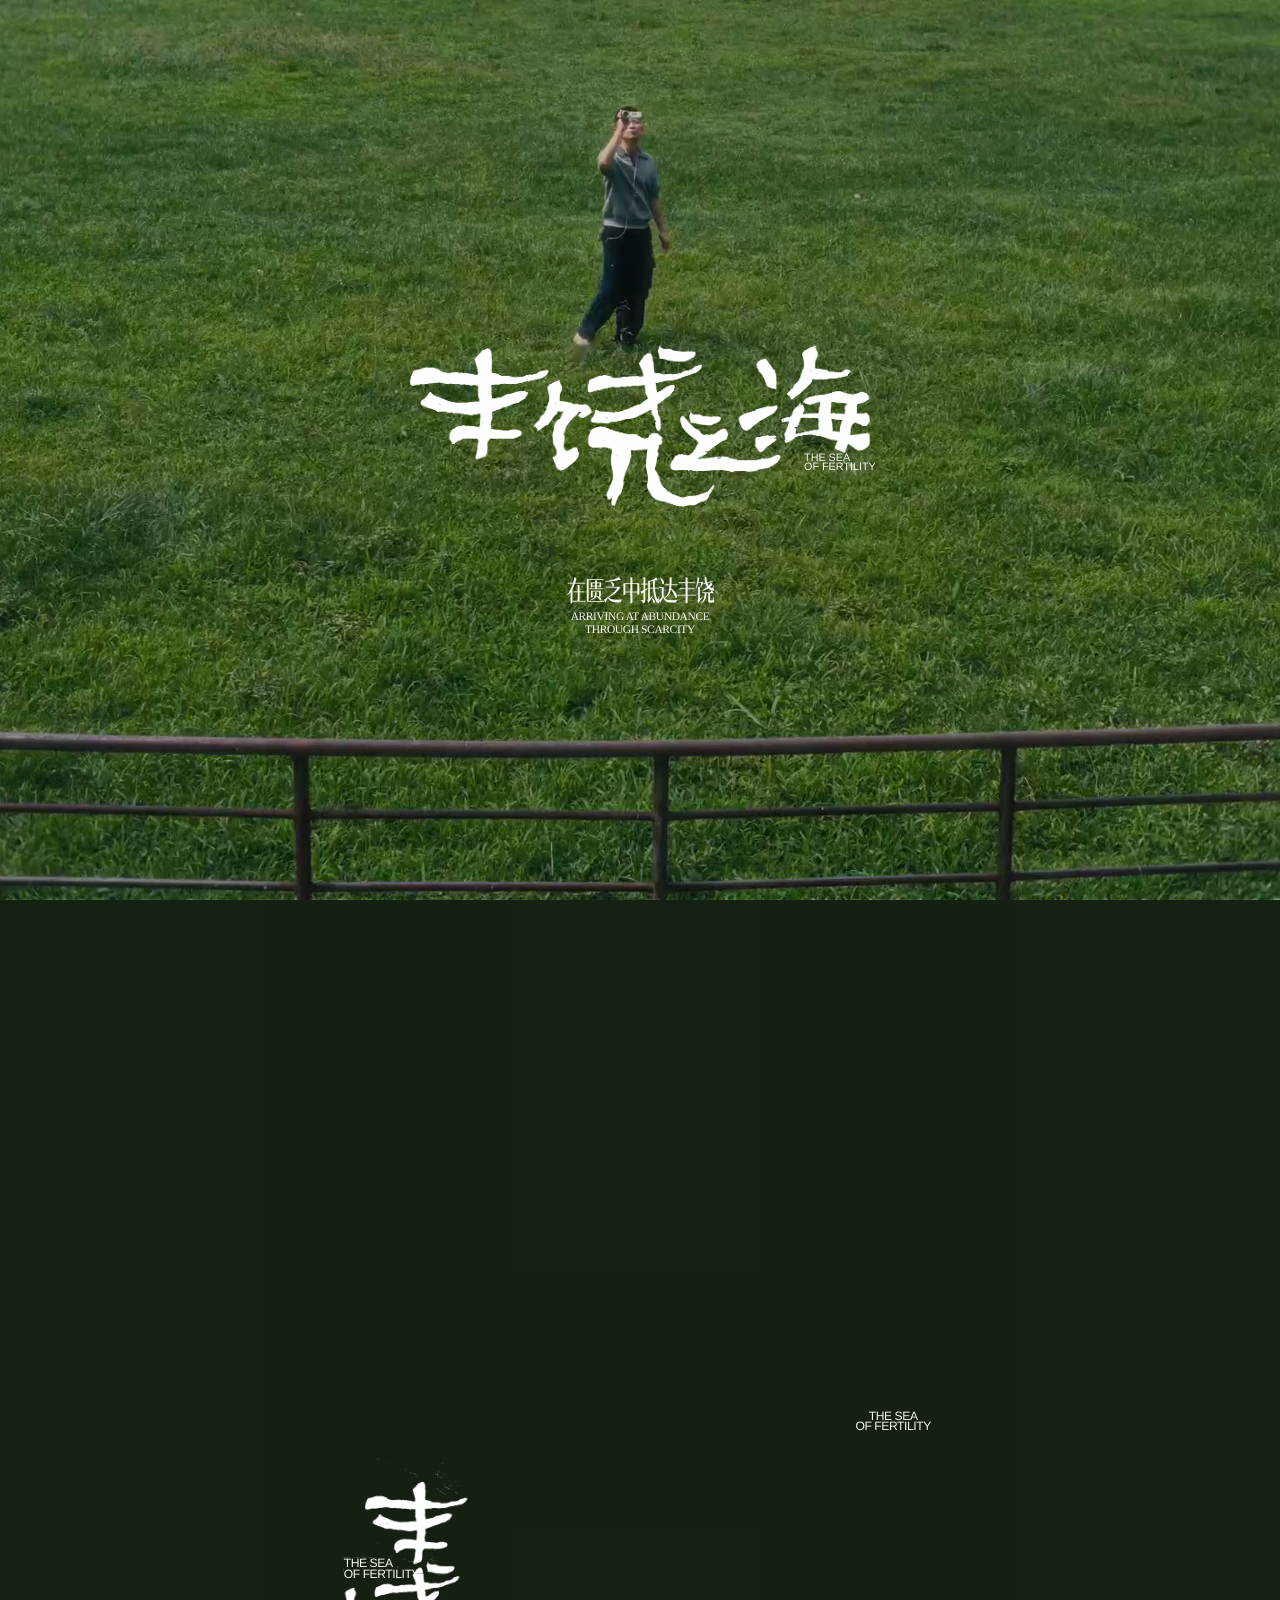
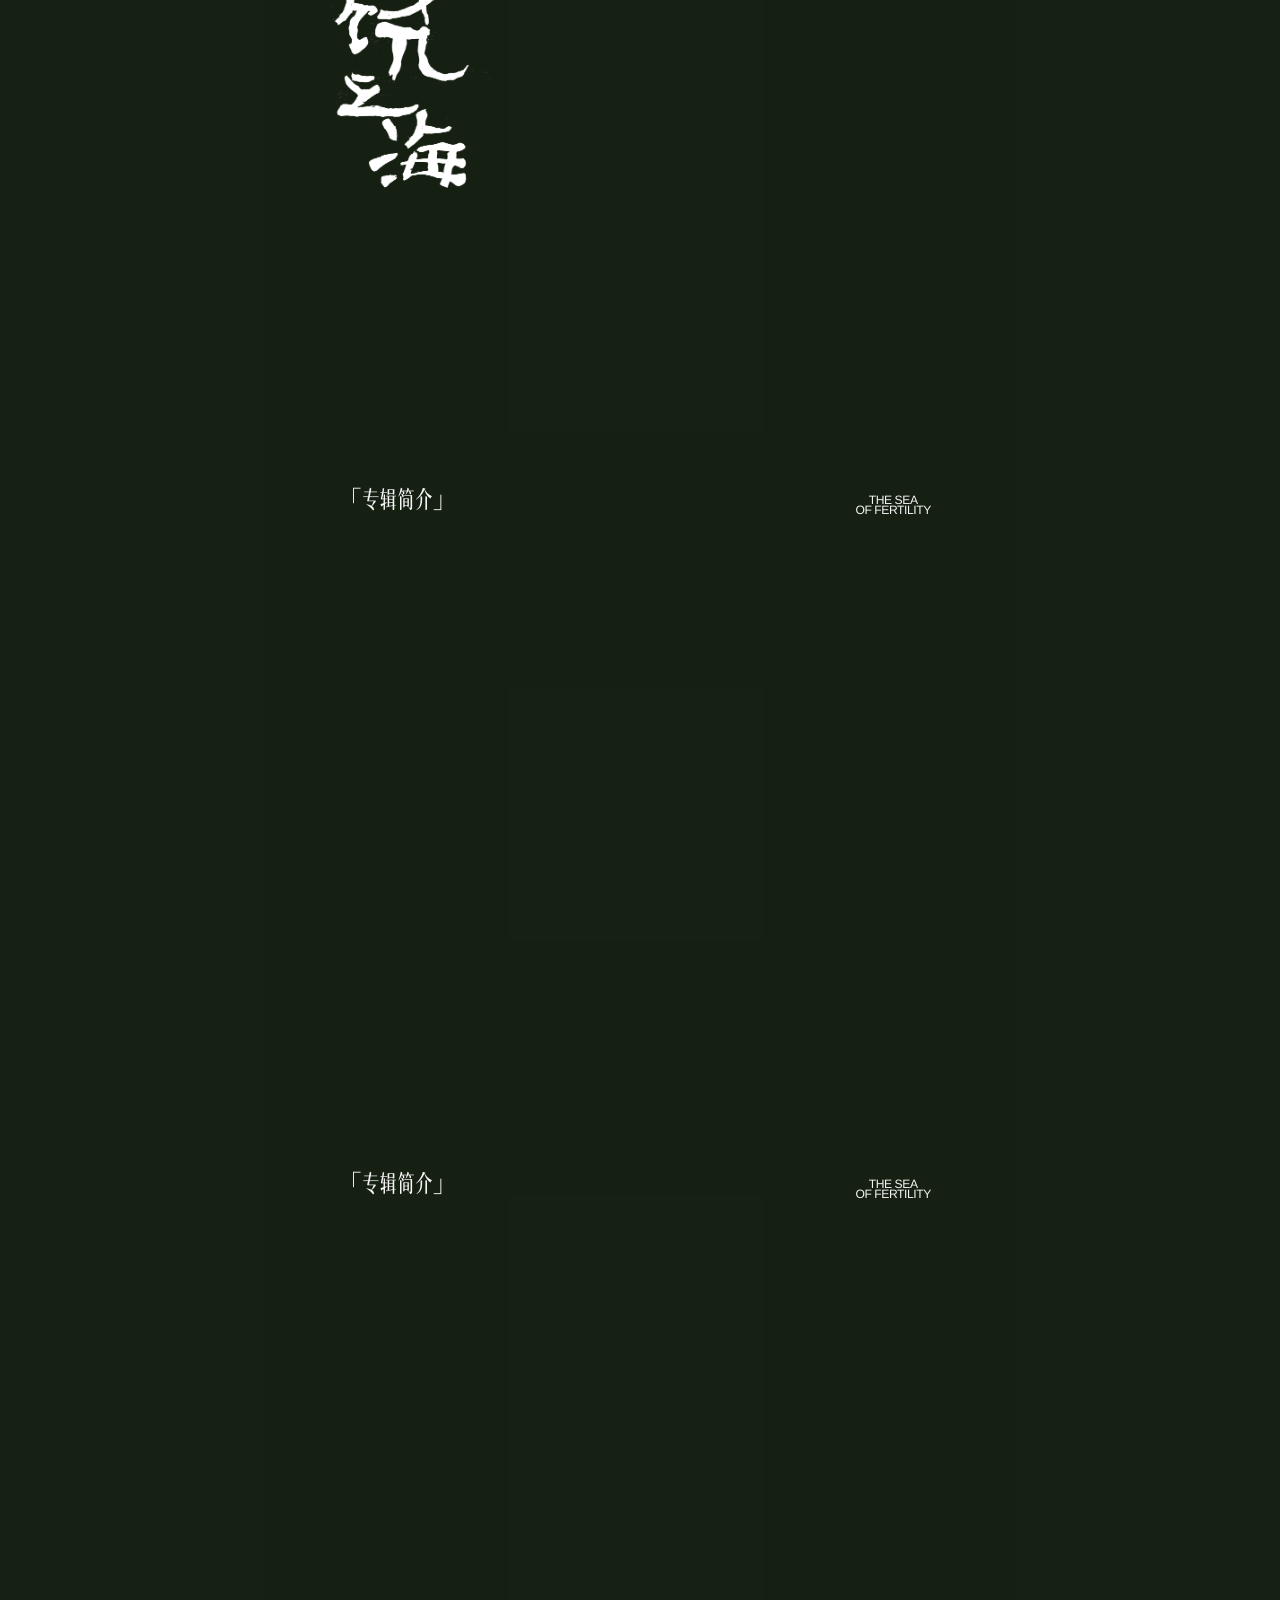
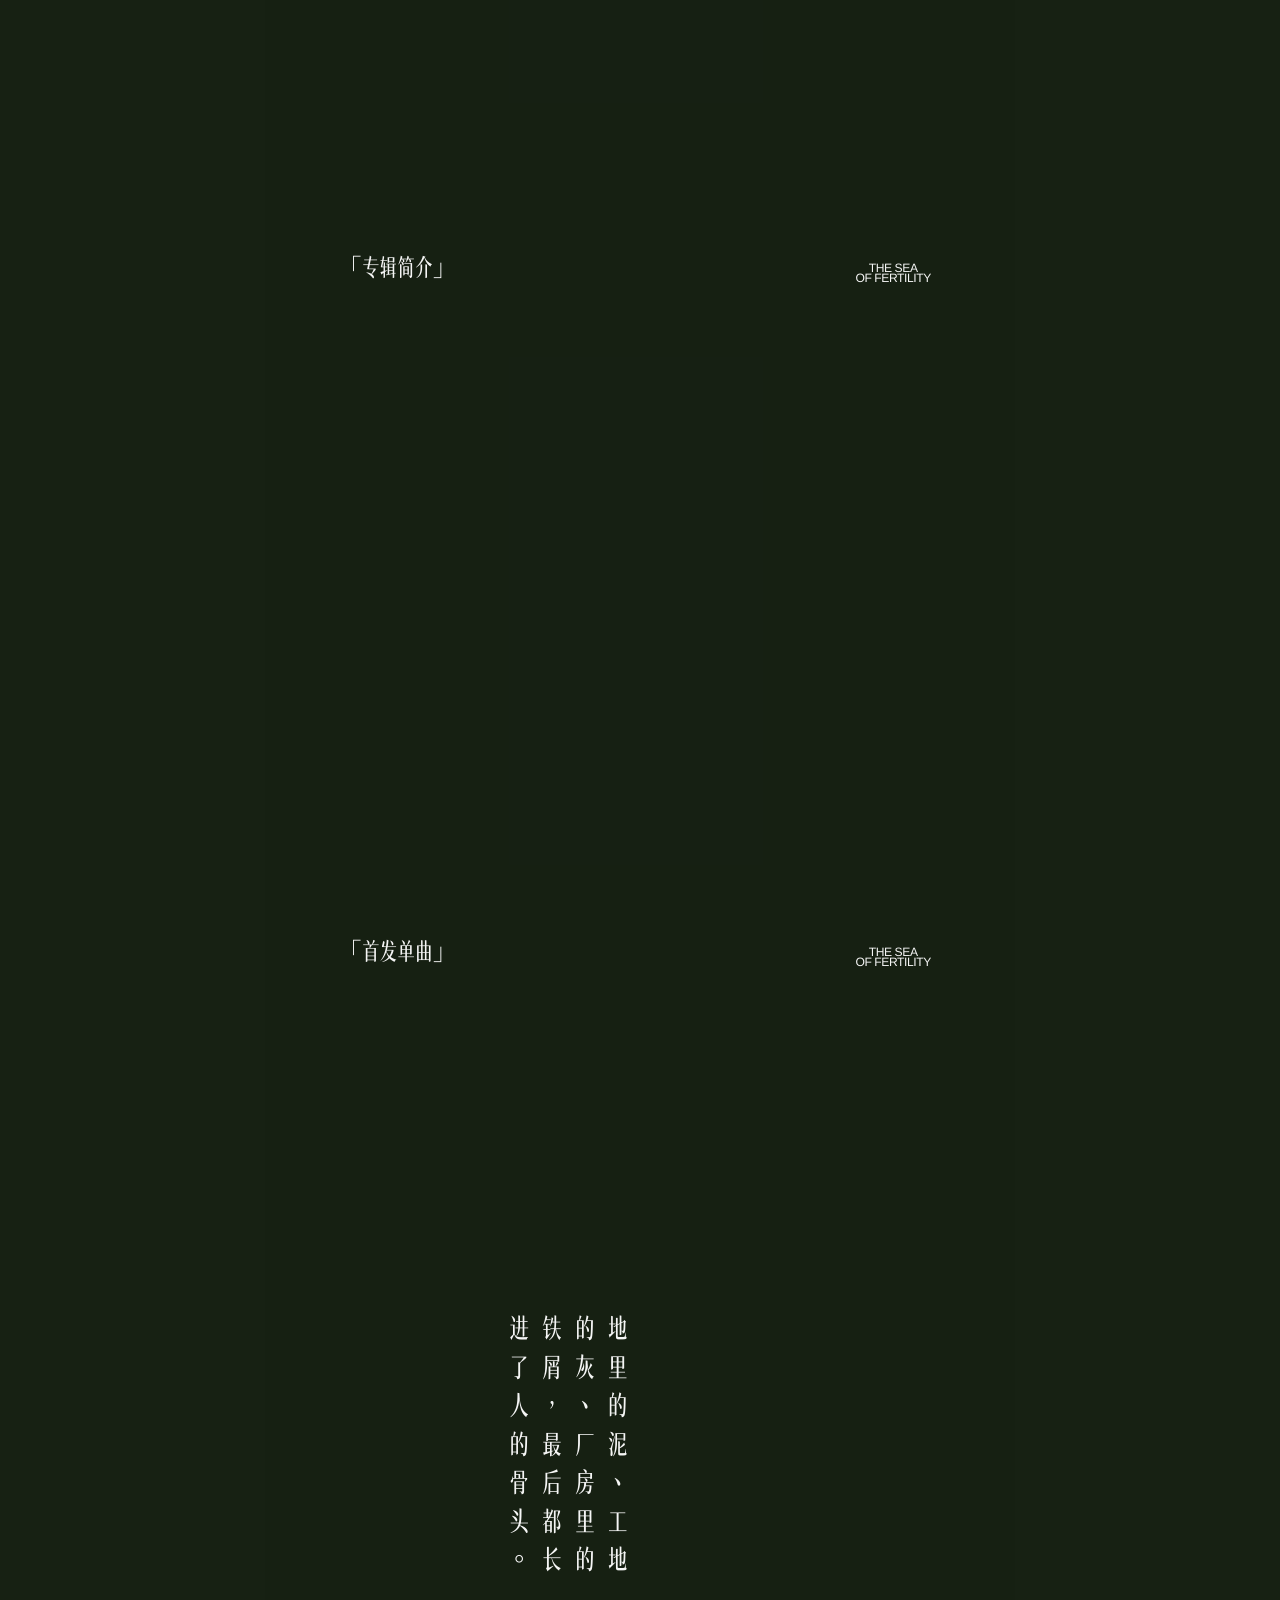
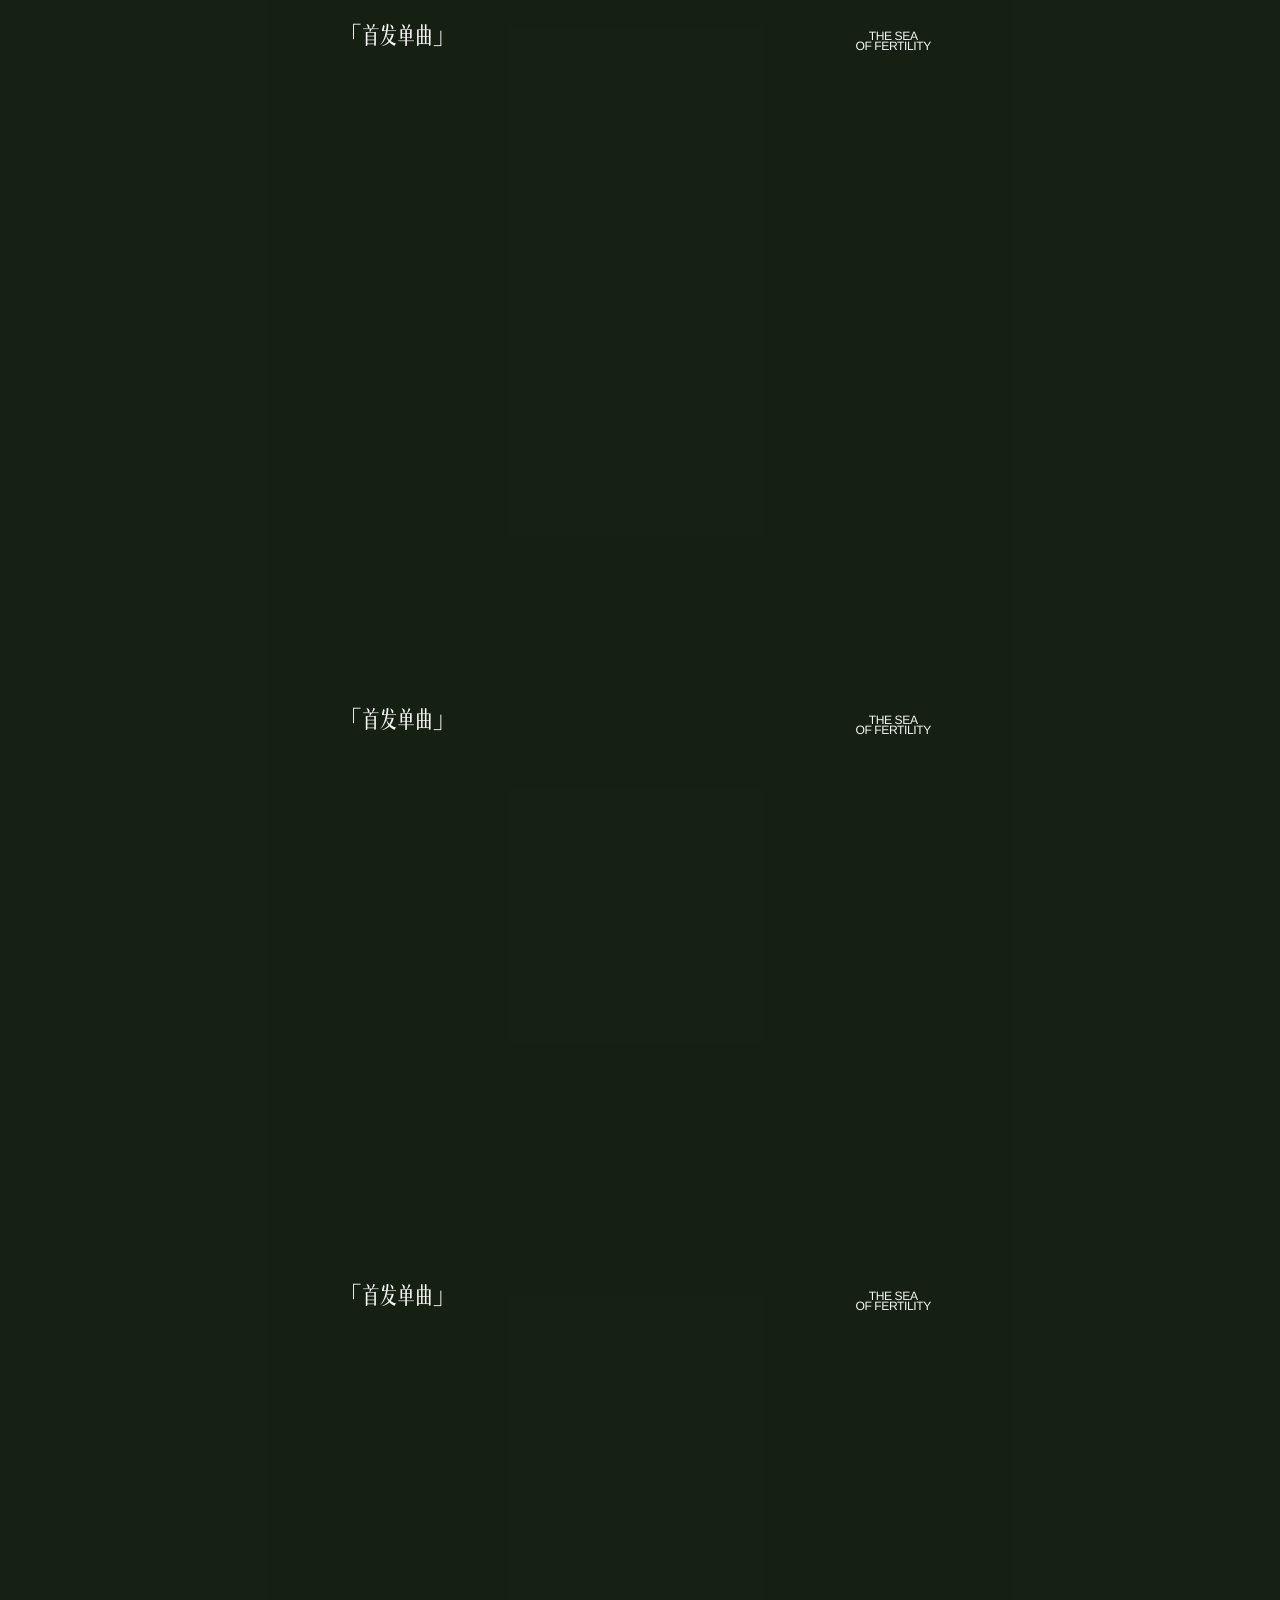
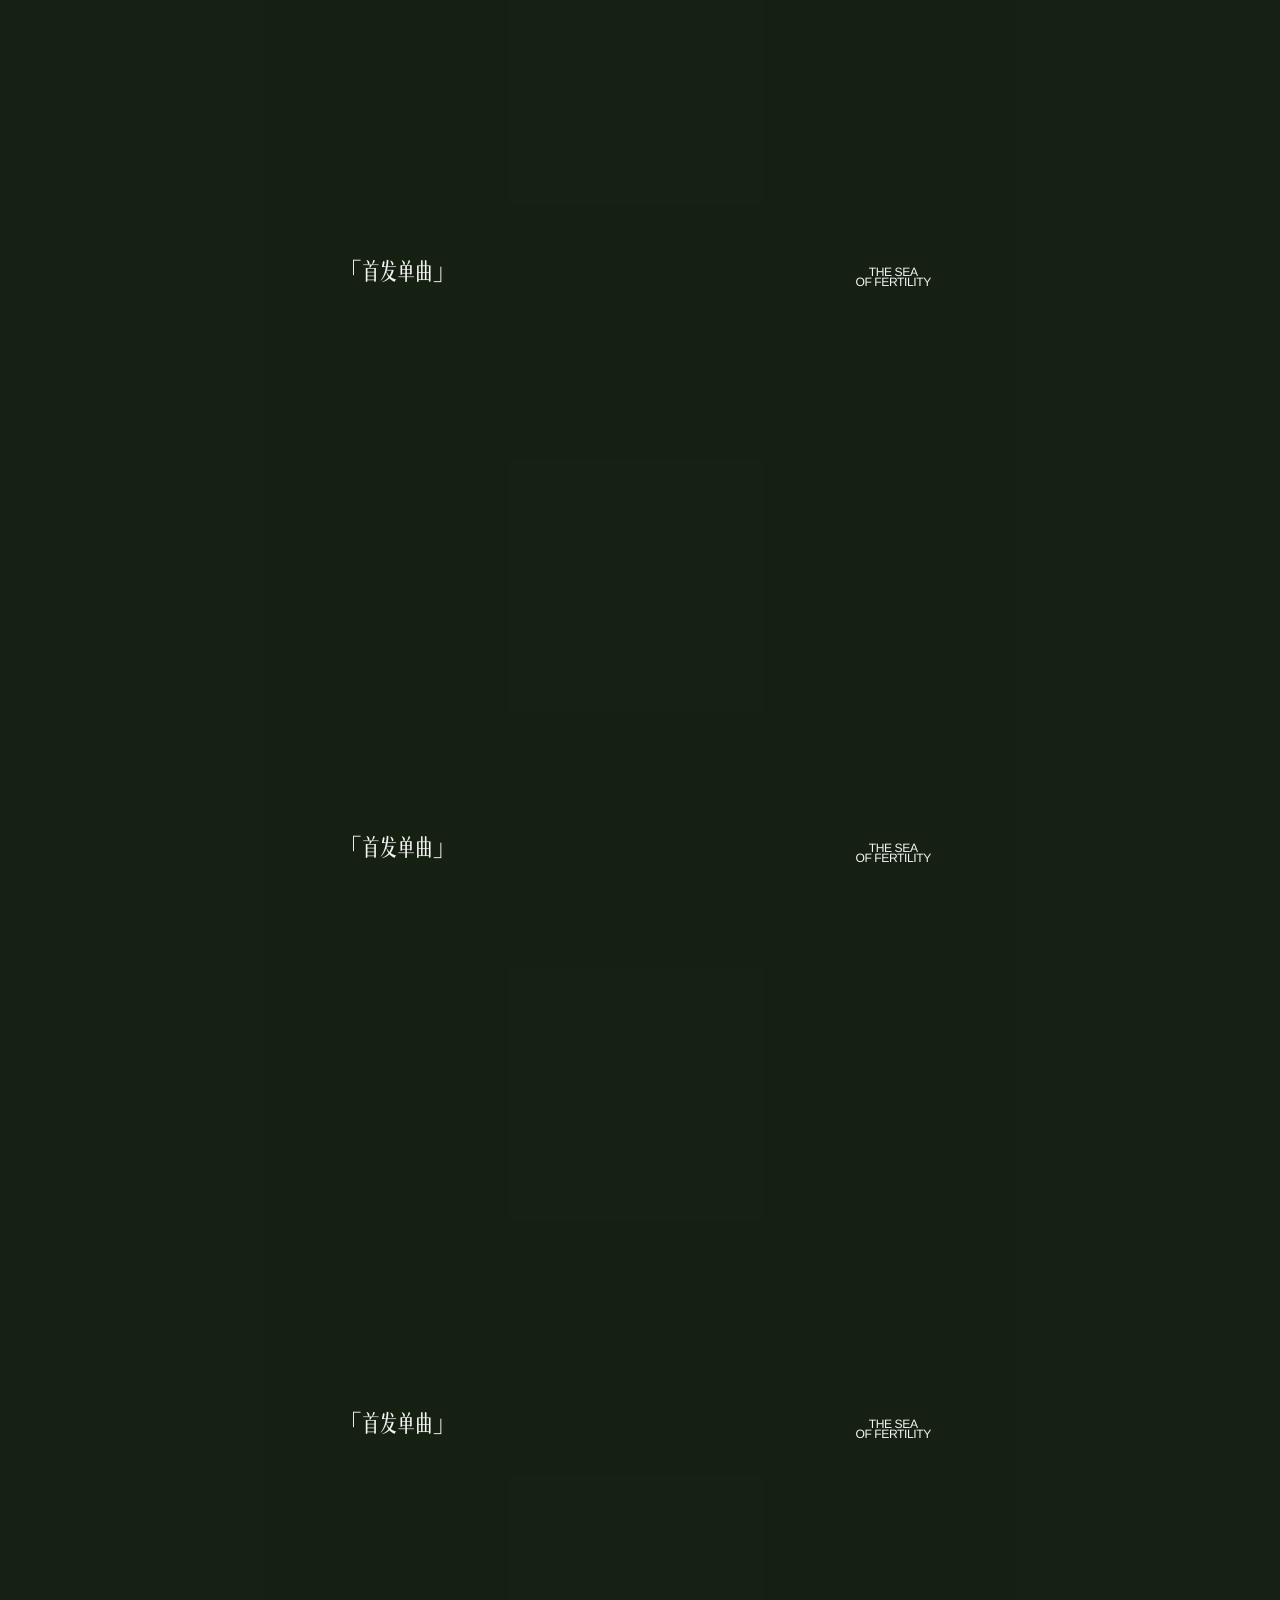
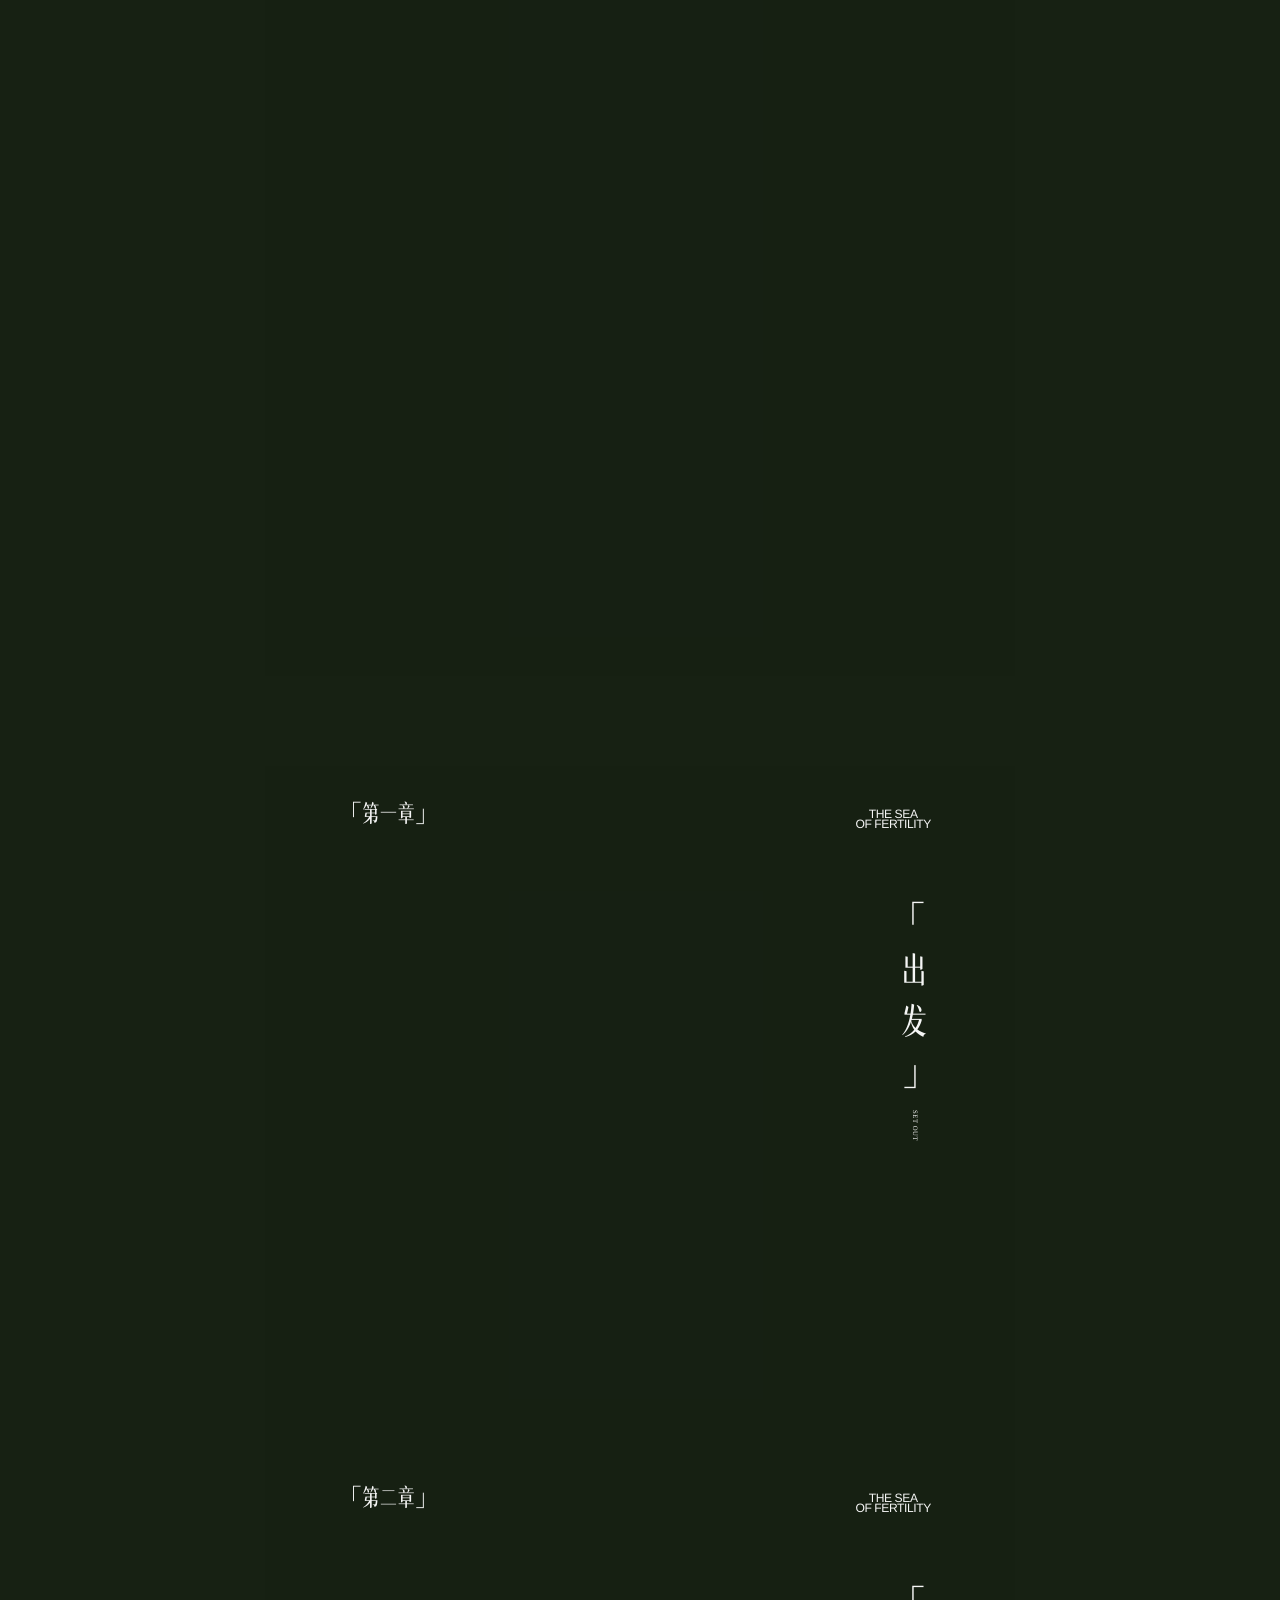
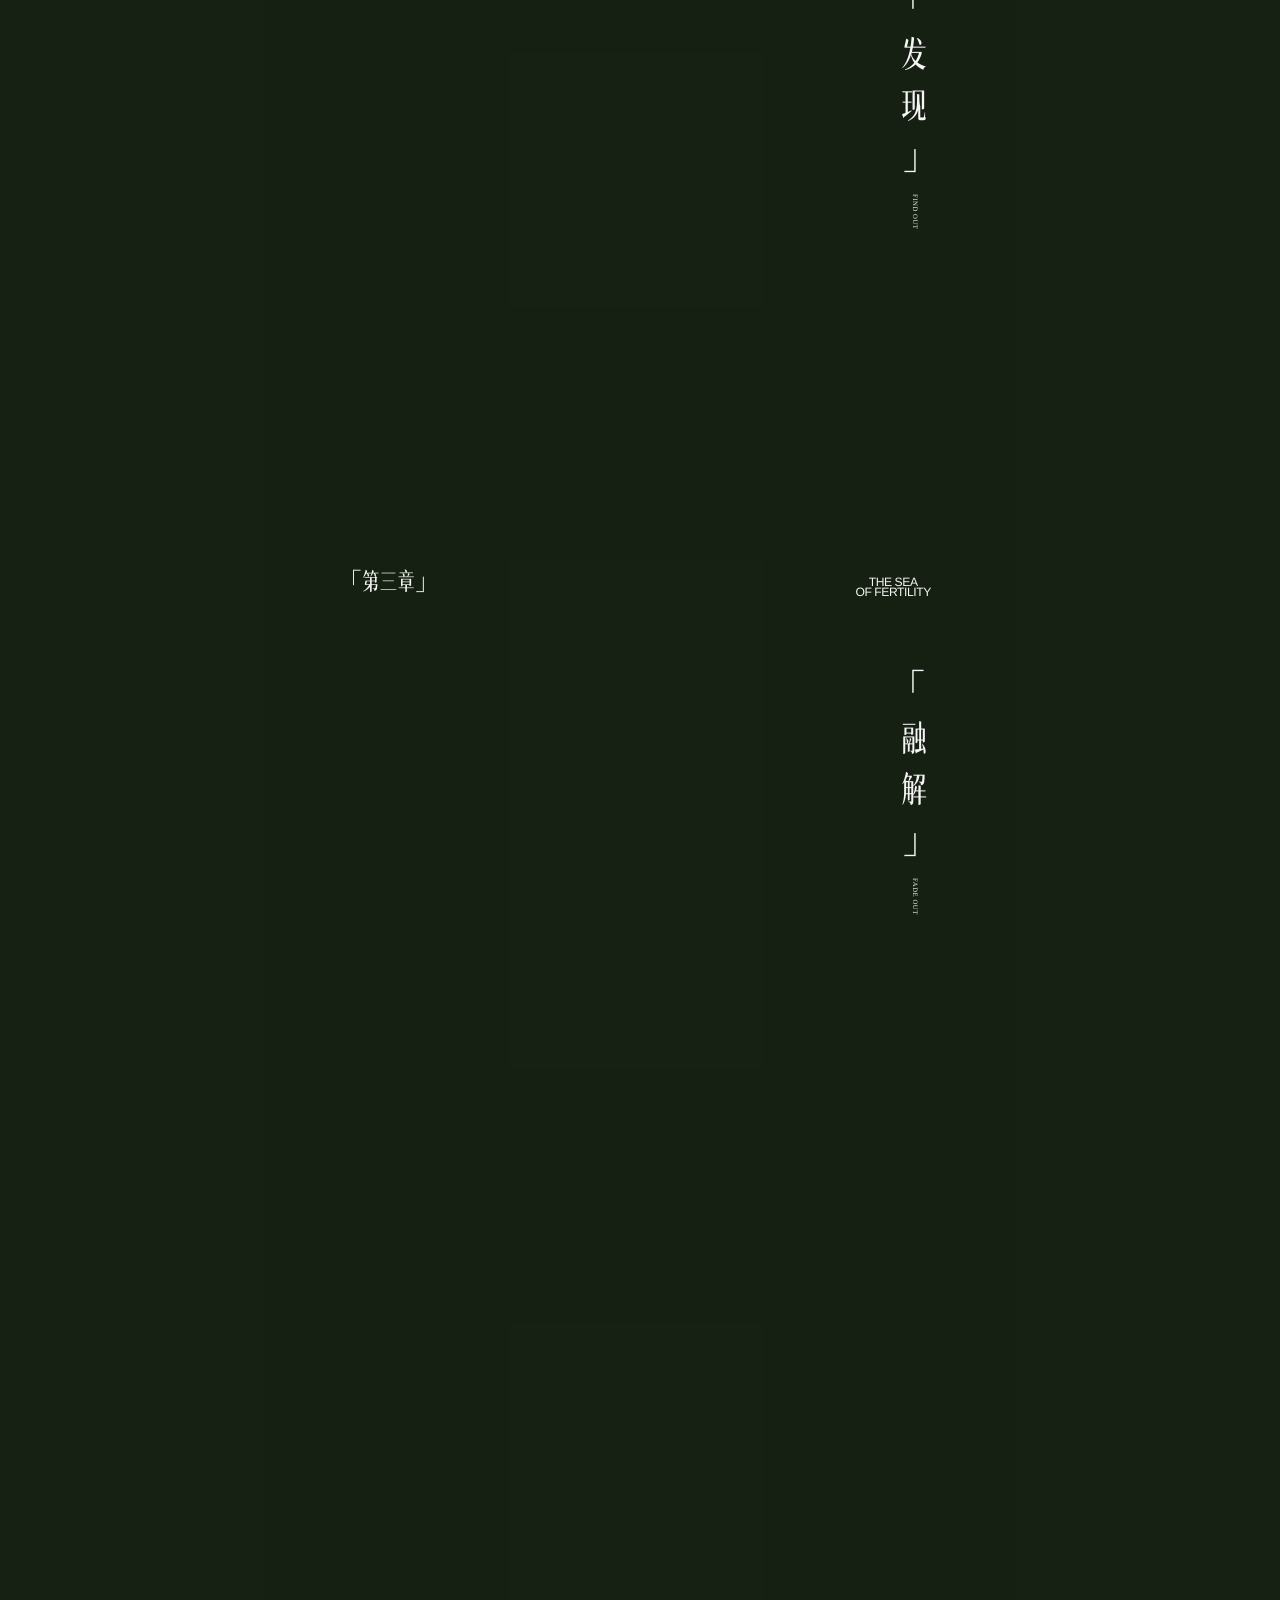
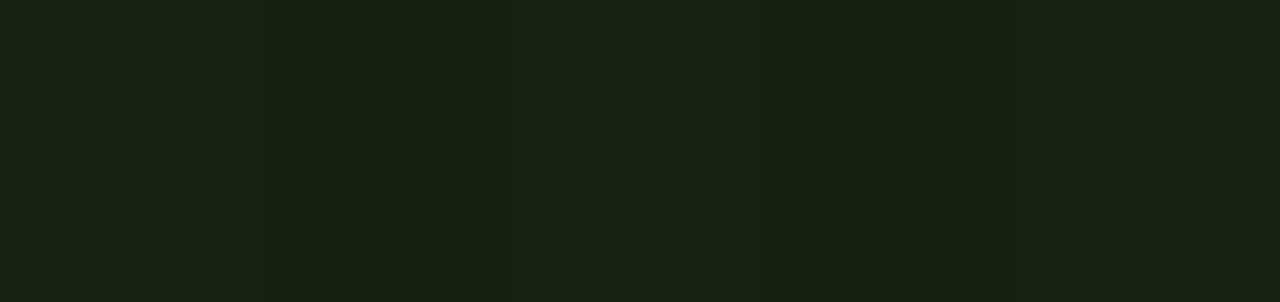
==== index.html @ 240e3477 "Create isolated Release media performance test" ====
<!doctype html>
<html lang="zh-CN">
<head>
  <meta charset="utf-8">
  <meta name="viewport" content="width=device-width,initial-scale=1,maximum-scale=1,viewport-fit=cover">
  <meta name="theme-color" content="#315321">
  <meta name="description" content="李奥首张全长概念专辑《丰饶之海》">
  <title>丰饶之海 · 李奥</title>
  <script>document.documentElement.classList.add('scroll-driven');window.__scrollDrivenMotion=true;</script>
  <link rel="stylesheet" href="./scene-assets/fonts/CorpSrcWinSong/result.css">
  <style>
    :root {
      --ink: rgba(255,255,255,.96);
      --serif: "CorpSrcWinSong","Songti SC","STSong","SimSun","Noto Serif CJK SC",serif;
      --latin: Didot,"Bodoni 72","Times New Roman",serif;
    }
    * { box-sizing: border-box; }
    html { background:#172113; scroll-snap-type:y mandatory; }
    body { margin:0; color:var(--ink); background:#172113; font-family:var(--serif); -webkit-font-smoothing:antialiased; text-rendering:geometricPrecision; }
    .film { position:fixed; inset:0; z-index:0; overflow:hidden; background:#24401b; }
    .film video { position:absolute; inset:0; width:100%; height:100%; object-fit:cover; object-position:center; opacity:0; will-change:opacity; }
    .film .film-grass { opacity:1; }
    .film::after { position:absolute; inset:0; content:""; pointer-events:none; background:transparent; }
    main { position:relative; z-index:1; }
    .panel { position:relative; min-height:100svh; overflow:hidden; isolation:isolate; scroll-snap-align:start; scroll-snap-stop:always; }
    .frame { position:absolute; inset:0; width:min(100%,750px); height:100%; margin-inline:auto; opacity:var(--visibility,0); }
    .brand { position:absolute; top:max(2.5rem,calc(env(safe-area-inset-top) + 1rem)); right:7.3%; z-index:4; font:400 clamp(.53rem,1.55vw,.72rem)/.88 Arial,sans-serif; letter-spacing:-.035em; text-align:center; }
    .section-tag { position:absolute; top:max(2.4rem,calc(env(safe-area-inset-top) + .9rem)); left:7.1%; margin:0; font-size:clamp(1.12rem,4.5vw,2rem); font-weight:300; letter-spacing:.04em; }
    .reveal { opacity:0; transform:translateY(2.2rem); filter:blur(3px); transition:opacity .75s cubic-bezier(.2,.65,.25,1),transform 1s cubic-bezier(.2,.65,.25,1),filter .75s ease; transition-delay:var(--delay,0s); }
    .panel.is-active .reveal { opacity:1; transform:translateY(var(--drift,0)); filter:blur(0); }
    .panel.is-before .reveal { opacity:0; transform:translateY(-2.8rem); }
    .cover-thesis.reveal,.artist-mark.reveal,.artist-caption.reveal { transform:translate(-50%,2.2rem); }
    .panel.is-active .cover-thesis.reveal,.panel.is-active .artist-mark.reveal,.panel.is-active .artist-caption.reveal { transform:translate(-50%,var(--drift,0)); }
    .panel.is-before .cover-thesis.reveal,.panel.is-before .artist-mark.reveal,.panel.is-before .artist-caption.reveal { transform:translate(-50%,-2.8rem); }
    .title-image { display:block; object-fit:contain; }
    .frame > * { visibility:visible; }
    .psd-overlay {
      position:absolute;
      inset:0;
      display:block;
      width:100%;
      height:100%;
      object-fit:contain;
      object-position:center;
      pointer-events:none;
      user-select:none;
    }
    .art-title-plane,.live-content-stage,.live-motion-plane { position:absolute; inset:0; width:100%; height:100%; pointer-events:none; }
    .art-title-plane { z-index:2; overflow:hidden; }
    .art-title-plane img { position:absolute; inset:0; display:block; width:100%; height:100%; object-fit:contain; object-position:center; user-select:none; }
    .cover-art-left { clip-path:inset(35.91% 28.67% 42.89% 11.33%); }
    .cover-art-right { clip-path:inset(35.91% 12.67% 49.63% 71.33%); }
    .overview-art-top { clip-path:inset(8.98% 70.67% 78.90% 2.67%); }
    .overview-art-middle-left { clip-path:inset(21.10% 94% 77.16% 2.67%); }
    .overview-art-middle-right { clip-path:inset(21.10% 70.67% 77.16% 14%); }
    .overview-art-bottom { clip-path:inset(22.84% 70.67% 52.12% 2.67%); }
    .overview-art-en { position:absolute; top:21.1%; left:6%; z-index:3; font:400 clamp(.53rem,1.55vw,.72rem)/.88 Arial,sans-serif; letter-spacing:-.035em; }
    .live-content-stage { transform-origin:center; }
    .live-glyph { display:inline-block; will-change:transform,opacity; }
    .darian-live-word { position:absolute; left:8%; bottom:24.5%; z-index:3; margin:0; writing-mode:vertical-rl; color:var(--ink); font-size:clamp(3.2rem,15vw,6rem); font-weight:300; letter-spacing:.09em; line-height:1; pointer-events:none; }
    .darian-live-word .live-glyph { display:inline-block; }
    .darian-ghost-word { z-index:2; }
    .darian-title-placeholder { visibility:hidden; }
    .continuity-34 {
      position:fixed;
      inset:0;
      z-index:2;
      width:min(100%,750px);
      height:100svh;
      margin-inline:auto;
      opacity:0;
      pointer-events:none;
      transition:opacity .3s ease;
    }
    .continuity-34.is-visible { opacity:1; }
    .continuity-34 img { display:block; width:100%; height:100%; object-fit:contain; object-position:center; }
    .continuity-title { transition-duration:.72s; transition-timing-function:cubic-bezier(.22,.61,.36,1); }
    .page3-sequence,.page4-sequence,.page5-sequence,.page6-sequence,.pre-darian-sequence {
      position:fixed;
      inset:0;
      z-index:3;
      width:min(100%,750px);
      height:100svh;
      margin-inline:auto;
      opacity:0;
      pointer-events:none;
      transition:opacity .42s cubic-bezier(.3,0,.2,1);
    }
    .page4-sequence { transition-duration:.72s; transition-timing-function:cubic-bezier(.22,.61,.36,1); }
    .page5-sequence.is-running,.page6-sequence.is-running,.pre-darian-sequence.is-running { opacity:1; }
    .page5-sequence.is-reverse-hidden,.page6-sequence.is-reverse-hidden,.pre-darian-sequence.is-reverse-hidden {
      opacity:0 !important;
      transition:none !important;
    }
    .page5-sequence.preview-one .sentence-group:not(.sentence-1) { display:none; }
    .overview-motion {
      opacity:0;
      transform:translateX(-7.5%);
      will-change:transform,opacity;
    }
    .overview-thesis { left:6%; }
    .page3-sequence.is-running .overview-thesis { animation:overview-slide-in .82s cubic-bezier(.2,.7,.2,1) .12s both; }
    .page3-sequence.is-running .overview-chapter-1 { animation:overview-slide-in .88s cubic-bezier(.2,.7,.2,1) 1.02s both; }
    .page3-sequence.is-running .overview-chapter-2 { animation:overview-slide-in .88s cubic-bezier(.2,.7,.2,1) 1.30s both; }
    .page3-sequence.is-running .overview-chapter-3 { animation:overview-slide-in .88s cubic-bezier(.2,.7,.2,1) 1.58s both; }
    .page4-sequence.is-running .album-guide-motion { animation:overview-slide-in .82s cubic-bezier(.2,.7,.2,1) .12s both; }
    .page5-sequence.is-running .page5-tag-motion { animation:page5-tag-in .88s ease-out .08s both; }
    .page5-sequence.is-running .sentence-group { opacity:1; transform:none; }
    .page5-sequence.is-running .sentence-group.is-current .sentence-glyph {
      animation:glyph-rise-converge var(--glyph-duration) cubic-bezier(.16,.68,.2,1) var(--glyph-delay) both;
      will-change:transform,opacity;
    }
    .page5-sequence.is-running .sentence-group.is-complete .sentence-glyph { opacity:1; transform:translateY(0) scale(1); }
    .page5-sequence.is-exiting .sentence-group { opacity:1; }
    .page5-sequence.is-exiting .sentence-glyph {
      animation:glyph-spread-exit 1.05s cubic-bezier(.4,0,.22,1) both !important;
      will-change:transform,opacity;
    }
    .page5-sequence.is-exiting .page5-tag-motion { animation:page5-tag-out .72s ease-in both !important; }
    .page6-static { opacity:0; }
    .page6-sequence.is-running .page6-static { animation:page6-static-in .72s cubic-bezier(.22,.61,.36,1) .12s both; }
    .page6-sentence { position:absolute; inset:0; opacity:1; }
    .page6-glyph { position:absolute; opacity:0; transform:translateY(calc(32px + var(--spread-index) * clamp(7px,1.45vw,11px))) scale(1.14); pointer-events:none; }
    .page6-sequence.is-running .page6-sentence.is-current .page6-glyph {
      animation:glyph-rise-converge var(--glyph-duration) cubic-bezier(.16,.68,.2,1) var(--glyph-delay) both;
      will-change:transform,opacity;
    }
    .page6-sequence.is-running .page6-sentence.is-complete .page6-glyph { opacity:1; transform:translateY(0) scale(1); }
    .page6-sequence.is-exiting .page6-glyph {
      animation:glyph-spread-exit 1.05s cubic-bezier(.4,0,.22,1) both !important;
      will-change:transform,opacity;
    }
    .page6-sequence.is-exiting .page6-static { animation:page5-tag-out .72s ease-in both !important; }
    .pre-darian-static { opacity:0; }
    .pre-darian-sequence.is-running .pre-darian-static { animation:page6-static-in .72s cubic-bezier(.22,.61,.36,1) .12s both; }
    .pre-darian-group { position:absolute; inset:0; opacity:1; }
    .pre-darian-glyph { position:absolute; opacity:0; transform:translateY(calc(32px + var(--spread-index) * clamp(7px,1.45vw,11px))) scale(1.14); pointer-events:none; }
    .pre-darian-sequence.is-running .pre-darian-group.is-current .pre-darian-glyph {
      animation:glyph-rise-converge var(--glyph-duration) cubic-bezier(.16,.68,.2,1) var(--glyph-delay) both;
      will-change:transform,opacity;
    }
    .pre-darian-sequence.is-running .pre-darian-group.is-complete .pre-darian-glyph { opacity:1; transform:translateY(0) scale(1); }
    .pre-darian-sequence.is-exiting .pre-darian-glyph {
      animation:glyph-spread-exit 1.05s cubic-bezier(.4,0,.22,1) both !important;
      will-change:transform,opacity;
    }
    .pre-darian-sequence.is-exiting .pre-darian-static { animation:page5-tag-out .72s ease-in both !important; }
    .page5-sequence.is-running.is-reverse .page5-tag-motion,
    .page6-sequence.is-running.is-reverse .page6-static,
    .pre-darian-sequence.is-running.is-reverse .pre-darian-static {
      opacity:1;
      animation:none !important;
    }
    .page5-sequence.is-running.is-reverse .sentence-glyph,
    .page6-sequence.is-running.is-reverse .page6-glyph,
    .pre-darian-sequence.is-running.is-reverse .pre-darian-glyph {
      opacity:1;
      transform:translateY(0) scale(1);
      animation:none !important;
      will-change:auto;
    }
    @keyframes overview-slide-in {
      0% { opacity:0; transform:translateX(-7.5%); }
      36% { opacity:.76; }
      100% { opacity:1; transform:translateX(0); }
    }
    .page5-tag-motion { opacity:0; }
    .sentence-group { position:absolute; inset:0; opacity:0; }
    .sentence-glyph { opacity:0; transform:translateY(calc(32px + var(--spread-index) * clamp(7px,1.45vw,11px))) scale(1.14); }
    @keyframes page5-tag-in { from{opacity:0} to{opacity:1} }
    @keyframes sentence-rise {
      0% { opacity:0; transform:translateY(4.8%); }
      30% { opacity:.62; }
      100% { opacity:1; transform:translateY(0); }
    }
    @keyframes glyph-rise-converge {
      0% { opacity:0; transform:translateY(calc(32px + var(--spread-index) * clamp(7px,1.45vw,11px))) scale(1.14); }
      14% { opacity:.76; }
      34% { opacity:.98; }
      100% { opacity:1; transform:translateY(0) scale(1); }
    }
    @keyframes glyph-spread-exit {
      0% { opacity:1; transform:translateY(0) scale(1); }
      52% { opacity:.84; }
      100% { opacity:0; transform:translateY(var(--exit-shift)) scale(.98); }
    }
    @keyframes page5-tag-out { from{opacity:1} to{opacity:0} }
    @keyframes page6-static-in { from{opacity:0} to{opacity:1} }
    .cover-title { position:absolute; top:38%; left:8%; width:76%; }
    .cover-en { position:absolute; top:50.4%; right:15%; font:.66rem/.88 Arial,sans-serif; }
    .cover-thesis { position:absolute; top:65.1%; left:50%; width:82%; margin:0; transform:translateX(-50%); font-size:clamp(1.42rem,6.3vw,2.75rem); font-weight:300; letter-spacing:-.05em; text-align:center; }
    .cover-thesis small,.artist-caption small { display:block; margin-top:.32rem; font:clamp(.47rem,1.8vw,.7rem)/1.12 var(--latin); letter-spacing:-.03em; text-transform:uppercase; }
    .artist-mark { position:absolute; top:33.5%; left:50%; width:32%; max-height:29%; transform:translateX(-50%); }
    .artist-caption { position:absolute; top:64.3%; left:50%; width:80%; margin:0; transform:translateX(-50%); font-size:clamp(1.2rem,5.5vw,2.4rem); font-weight:300; text-align:center; }
    .vertical-title { position:absolute; top:10.3%; left:4.2%; width:27%; height:42%; object-fit:contain; object-position:left top; }
    .vertical-thesis { position:absolute; top:51.8%; left:4.4%; margin:0; font-size:clamp(1.15rem,5vw,2.2rem); font-weight:300; letter-spacing:-.05em; }
    .vertical-thesis small { display:block; margin-top:.18rem; font:clamp(.43rem,1.6vw,.63rem)/1 var(--latin); text-transform:uppercase; }
    .chapter-index { position:absolute; right:6.8%; bottom:28.6%; display:flex; align-items:baseline; gap:clamp(.8rem,4vw,2rem); font-size:clamp(1.12rem,5.5vw,2.35rem); }
    .chapter-index span { white-space:nowrap; } .chapter-index i { font-style:normal; opacity:.55; } .chapter-index small { margin-right:.18rem; font:.72em/1 var(--latin); }
    .album-guide { position:absolute; right:9%; bottom:26.2%; display:flex; align-items:center; gap:.72rem; margin:0; font-size:clamp(1.5rem,6vw,2.7rem); font-weight:300; }
    .album-guide::before { width:4.5rem; height:1px; background:currentColor; content:""; }
    .album-guide small { font:clamp(.55rem,1.8vw,.75rem)/1 var(--latin); text-transform:uppercase; }
    .vertical-copy { position:absolute; inset:13.2% 6.5% 12.5%; }
    .vline,.track { position:absolute; top:var(--y,10%); left:var(--x); margin:0; writing-mode:vertical-rl; text-orientation:upright; font-size:var(--size,clamp(1rem,4.4vw,1.9rem)); font-weight:300; line-height:1.22; letter-spacing:.13em; white-space:nowrap; }
    .vline.emphasis { font-size:var(--size,clamp(1.7rem,7vw,3rem)); letter-spacing:.08em; }
    .chapter-name { position:absolute; top:14.7%; right:6.8%; margin:0; writing-mode:vertical-rl; font-size:clamp(2.1rem,9vw,4rem); font-weight:300; letter-spacing:.14em; }
    .chapter-name small { margin-top:.5rem; font:clamp(.42rem,1.5vw,.6rem)/1 var(--latin); letter-spacing:.08em; text-transform:uppercase; }
    .track { font-size:var(--size,clamp(1.08rem,5.2vw,2.2rem)); line-height:1.16; letter-spacing:.12em; }
    .track small { margin-bottom:.4rem; font:clamp(.72rem,2.5vw,1rem)/1 var(--latin); letter-spacing:0; }
    .darian-title { position:absolute; left:8%; bottom:24.5%; margin:0; writing-mode:vertical-rl; font-size:clamp(3.2rem,15vw,6rem); font-weight:300; letter-spacing:.09em; line-height:1; }
    .darian-title::before,.darian-title::after { position:absolute; width:1.5rem; height:1.5rem; content:""; }
    .darian-title::before { top:-.9rem; right:-.85rem; border-top:1px solid; border-right:1px solid; }
    .darian-title::after { bottom:-.9rem; left:-.85rem; border-bottom:1px solid; border-left:1px solid; }
    .darian-title small { margin-top:.4rem; font:.13em/1 Arial,sans-serif; letter-spacing:.04em; text-transform:uppercase; }
    .darian-summary { position:absolute; top:45.3%; left:24%; width:25%; height:34%; margin:0; writing-mode:vertical-rl; text-orientation:mixed; color:var(--ink); font-size:clamp(1rem,4.4vw,1.9rem); font-weight:300; line-height:1.22; letter-spacing:.13em; }
    .darian-base { z-index:1; }
    .darian-motion-layer {
      z-index:2;
      opacity:0;
      transform-origin:var(--origin-x) var(--origin-y);
      will-change:transform,opacity;
    }
    .darian-main-layer { z-index:3; }
    .darian-intro-panel.is-darian-running .darian-main-layer {
      animation:darian-main-converge var(--motion-duration) cubic-bezier(.18,.72,.2,1) var(--motion-delay) both;
    }
    .darian-intro-panel.is-darian-running .darian-ghost-layer {
      animation:darian-ghost-disappear var(--ghost-duration) cubic-bezier(.2,.62,.22,1) var(--motion-delay) both;
    }
    @keyframes darian-main-converge {
      0% { opacity:0; transform:translate(var(--from-x),var(--from-y)) scale(2); }
      12% { opacity:1; }
      100% { opacity:1; transform:translate(0,0) scale(1); }
    }
    @keyframes darian-ghost-disappear {
      0% { opacity:.18; transform:translate(var(--from-x),var(--from-y)) scale(6); }
      42% { opacity:.13; }
      76% { opacity:.055; }
      100% { opacity:0; transform:translate(0,0) scale(2.1); }
    }
    .chorus { position:absolute; top:42.2%; left:50%; width:90%; transform:translate(-50%,-50%); text-align:center; }
    .chorus.reveal { transform:translate(-50%,calc(-50% + 2.2rem)); }
    .panel.is-active .chorus.reveal { transform:translate(-50%,calc(-50% + var(--drift,0px))); }
    .panel.is-before .chorus.reveal { transform:translate(-50%,calc(-50% - 2.8rem)); }
    .chorus h2 { margin:0; font-size:clamp(2.8rem,13.5vw,6.2rem); font-weight:300; line-height:1; letter-spacing:.03em; }
    .chorus strong { display:block; margin-top:.18rem; font:clamp(1.8rem,7.5vw,3.5rem)/1 var(--latin); text-transform:uppercase; }
    .continuation-lockup { position:absolute; inset:0; display:grid; place-items:center; }
    .continuation-title { margin:0; writing-mode:vertical-rl; text-orientation:upright; font-size:clamp(2rem,8vw,4rem); font-weight:300; line-height:1; letter-spacing:.32em; }
    .chorus p { margin:2.4rem 0 0; font-size:clamp(1.24rem,5vw,2.2rem); font-weight:300; }
    .hook-type-scene { position:absolute; inset:0; z-index:4; overflow:hidden; container-type:inline-size; visibility:visible!important; pointer-events:none; }
    .hook-type-word { position:absolute; top:calc(50% - 14.833cqw); left:50%; display:flex; gap:2.55cqw; margin:0; translate:-50% -50%; color:var(--ink); font:400 clamp(2.7rem,11.8cqw,5.5rem)/1 var(--serif); white-space:nowrap; transform-origin:center; will-change:transform,opacity; }
    .hook-type-glyph { display:inline-block; opacity:0; }
    .hook-type-dyd { position:absolute; top:calc(50% - 5.5cqw); left:50%; margin:0; translate:-50% -50%; color:var(--ink); font:400 clamp(1.5rem,5cqw,2.35rem)/1 var(--serif); letter-spacing:9vw; white-space:nowrap; opacity:0; transform-origin:center; }
    .hook-type-cycle { position:absolute; top:52.22%; left:50%; width:6em; height:1.25em; margin-left:-3em; color:var(--ink); font-family:var(--serif); font-size:clamp(1.24rem,5vw,2.2rem); font-weight:300; line-height:1; text-align:center; white-space:nowrap; }
    .hook-type-cycle span { position:absolute; inset:0; display:block; opacity:0; }
    html.scroll-driven .hook-type-test { height:64svh!important; min-height:64svh!important; }
    html.scroll-driven .darian-verse-final-panel { height:110svh!important; min-height:110svh!important; }
    .scroll-cue { position:fixed; right:max(1rem,env(safe-area-inset-right)); bottom:max(1.25rem,env(safe-area-inset-bottom)); z-index:5; display:flex; align-items:center; gap:.55rem; font:.56rem/1 Arial,sans-serif; letter-spacing:.14em; opacity:.7; transition:opacity .3s; }
    .scroll-cue::after { width:1.8rem; height:1px; background:currentColor; content:""; } body.at-end .scroll-cue { opacity:0; }
    html.scroll-driven { scroll-snap-type:none; scroll-behavior:auto; }
    html.scroll-driven .panel { height:76svh; min-height:76svh; overflow:clip; scroll-snap-align:none; scroll-snap-stop:normal; }
    html.scroll-driven .frame { position:relative; inset:auto; top:auto; width:min(100%,750px); height:100svh; margin-inline:auto; opacity:1; }
    html.scroll-driven .page3-sequence,
    html.scroll-driven .page4-sequence,
    html.scroll-driven .page5-sequence,
    html.scroll-driven .page6-sequence,
    html.scroll-driven .pre-darian-sequence {
      position:absolute;
      inset:0;
      width:100%;
      height:100svh;
      margin:0;
      visibility:visible;
    }
    html.scroll-driven .continuity-34 { display:none; }
    html.scroll-driven .page3-sequence,
    html.scroll-driven .page4-sequence,
    html.scroll-driven .page5-sequence,
    html.scroll-driven .page6-sequence,
    html.scroll-driven .pre-darian-sequence { display:none; }
    html.scroll-driven .page-ruler {
      z-index:8;
      opacity:1 !important;
      transform:none !important;
      object-position:center top;
      clip-path:inset(0 0 92% 0);
    }
    html.scroll-driven .page-content-layer,
    html.scroll-driven .local-static-content { clip-path:inset(25% 0 0 0); }
    html.scroll-driven .natural-page-title,
    html.scroll-driven .natural-page-brand { z-index:7; opacity:1; transform:none; }
    html.scroll-driven .continuation-lockup { translate:0 -24svh; }
    html.scroll-driven .scroll-cue { display:none; }
    html.scroll-driven .darian-verse-panel .page-content-layer { opacity:0 !important; }
    .darian-verse-sequence { position:absolute; inset:0; z-index:4; width:100%; height:100svh; pointer-events:none; }
    html.scroll-driven .frame > .darian-verse-sequence { visibility:visible; }
    .darian-verse-window { position:absolute; overflow:hidden; opacity:0; will-change:transform,opacity,clip-path; }
    .darian-verse-source { position:absolute; display:block; max-width:none; object-fit:contain; object-position:center; pointer-events:none; user-select:none; }
    html.scroll-driven .psd-overlay.reveal { opacity:1; transform:none; filter:none; transition:none; }
    html.scroll-driven .reveal { opacity:1; transform:none; filter:none; transition:none; }
    html.scroll-driven .cover-thesis.reveal,
    html.scroll-driven .artist-mark.reveal,
    html.scroll-driven .artist-caption.reveal { transform:translateX(-50%); }
    html.scroll-driven .chorus.reveal { transform:translate(-50%,-50%); }
    html.scroll-driven .page3-sequence,
    html.scroll-driven .page4-sequence,
    html.scroll-driven .page5-sequence,
    html.scroll-driven .page6-sequence,
    html.scroll-driven .pre-darian-sequence,
    html.scroll-driven .continuity-34 { transition:none; }
    html.scroll-driven .darian-motion-layer { animation:none !important; }
    .live-artboard { position:absolute; top:50%; left:50%; width:min(100%,74.813svh); aspect-ratio:1500/2005; translate:-50% -50%; container-type:inline-size; pointer-events:none; }
    .live-artboard .live-content-stage { pointer-events:auto; }
    .live-artboard .brand { top:4.75%; right:6.8%; font:400 1.8cqw/.88 Arial,sans-serif; }
    .live-artboard .section-tag { top:4.1%; left:6.5%; font-size:3.55cqw; line-height:1; }
    .live-artboard .overview-art-en { font:400 1.8cqw/.88 Arial,sans-serif; }
    .live-artboard .cover-en { font:1.6cqw/.88 Arial,sans-serif; }
    .live-artboard .cover-thesis { top:64.2%; font-size:4.2cqw; line-height:1; }
    .live-artboard .cover-thesis small,
    .live-artboard .artist-caption small { font:1.7cqw/1.12 var(--latin); }
    .live-artboard .artist-caption { font-size:4.2cqw; }
    .live-artboard .vertical-thesis { font-size:4cqw; line-height:1; }
    .live-artboard .chapter-index { gap:3cqw; font-size:3.6cqw; }
    .live-artboard .chapter-name { font-size:5.3cqw; line-height:1; }
    .live-artboard .chapter-name small { font:1cqw/1 var(--latin); }
    .live-artboard .continuation-title { font-size:7.2cqw; line-height:1; letter-spacing:.32em; }
    .absolute-glyph-line { position:absolute!important; inset:0!important; margin:0!important; writing-mode:horizontal-tb!important; font-size:4cqw!important; line-height:1!important; letter-spacing:0!important; white-space:normal!important; }
    .absolute-glyph-line .live-glyph { position:absolute; display:flex; align-items:center; justify-content:center; font-size:4cqw; line-height:1; }
    .absolute-glyph-line.emphasis .live-glyph { font-size:5.3cqw; }
    .absolute-glyph-line .live-glyph.is-track-number { font-family:var(--latin); font-size:2.4cqw; }
    .absolute-glyph-line .live-glyph.is-track-dot { font-family:var(--latin); font-size:2.1cqw; }
    .darian-verse-panel .vertical-copy { container-type:inline-size; }
    .verse-positioned { margin:0!important; writing-mode:vertical-rl!important; text-orientation:upright; font-size:var(--verse-size,4cqw)!important; font-weight:300; line-height:1!important; letter-spacing:var(--verse-ls,.8cqw)!important; white-space:pre!important; }
    .live-artboard .darian-title { top:45.29%; left:7.4%; bottom:auto; width:13.7%; height:31.52%; writing-mode:horizontal-tb; font-size:0; letter-spacing:0; }
    .live-artboard .darian-title::before { top:0; left:0; right:auto; width:3cqw; height:3cqw; border:0; border-top:1px solid; border-left:1px solid; }
    .live-artboard .darian-title::after { right:0; bottom:0; left:auto; width:3cqw; height:3cqw; border:0; border-right:1px solid; border-bottom:1px solid; }
    .live-artboard .darian-title small { position:absolute; top:8%; left:88%; margin:0; writing-mode:vertical-rl; font:1.35cqw/1 Arial,sans-serif; letter-spacing:.04em; }
    .live-artboard .darian-summary { top:45.3%; left:24%; width:25%; height:34%; font-size:4cqw; line-height:1.22; letter-spacing:.13em; }
    .frame > .darian-live-word { position:absolute; inset:0; z-index:3; margin:0; writing-mode:horizontal-tb; color:var(--ink); font-weight:300; line-height:1; pointer-events:none; }
    .darian-glyph-plane { position:absolute; inset:0; transform-origin:center; }
    .darian-glyph-artboard .live-glyph { position:absolute; display:flex; align-items:center; justify-content:center; font-size:10.7cqw; line-height:1; }
    .darian-glyph-plane:nth-child(1) .live-glyph { top:47.78%; left:10.53%; width:7.67%; height:7.98%; }
    .darian-glyph-plane:nth-child(2) .live-glyph { top:57.71%; left:10.60%; width:7.53%; height:7.08%; }
    .darian-glyph-plane:nth-child(3) .live-glyph { top:66.38%; left:10.60%; width:7.53%; height:8.08%; }
    @media (min-width:751px) { .frame { background:rgba(15,31,11,.025); } .vline,.track { letter-spacing:.1em; } }
    @media (prefers-reduced-motion:reduce) { html{scroll-behavior:auto}.reveal{transition:none}.overview-motion,.sentence-group,.sentence-glyph,.page5-tag-motion,.page6-static,.page6-sentence,.page6-glyph,.pre-darian-static,.pre-darian-group,.pre-darian-glyph{opacity:1;scale:1;transform:none;animation:none!important}.film video{display:none}.film{background:url("./scene-assets/grass-still.jpg") center/cover no-repeat} }
  </style>
</head>
<body>
  <div class="film" aria-hidden="true">
    <video class="film-grass" autoplay muted loop playsinline webkit-playsinline x5-playsinline x5-video-player-type="h5-page" preload="metadata" poster="./scene-assets/grass-still.jpg"><source src="https://github.com/losdwind/leo-fengrao-ref/releases/download/media-cdn-test-20260827-01/grass-1080p-3000k.mp4" type="video/mp4"></video>
    <video class="film-single" autoplay muted loop playsinline webkit-playsinline x5-playsinline x5-video-player-type="h5-page" preload="none" poster="./scene-assets/building-still.jpg" data-src="https://github.com/losdwind/leo-fengrao-ref/releases/download/media-cdn-test-20260827-01/building-1080p-h264.mp4"></video>
  </div>
  <audio class="album-audio" autoplay preload="auto" loop src="./scene-assets/album-intro.mp3"></audio>
  <audio class="darian-audio" preload="metadata" loop src="./scene-assets/darian.mp3"></audio>
  <main>
    <section class="panel" aria-label="丰饶之海封面"><div class="frame">
      <div class="art-title-plane cover-art" role="img" aria-label="丰饶之海">
        <img class="cover-art-left" src="./scene-assets/psd-overlays/01.png" alt="" aria-hidden="true">
        <img class="cover-art-right" src="./scene-assets/psd-overlays/01.png" alt="" aria-hidden="true">
      </div>
      <div class="cover-en reveal" style="--delay:.12s">THE SEA<br>OF FERTILITY</div>
      <h1 class="cover-thesis reveal" style="--delay:.2s">在匮乏中抵达丰饶<small>ARRIVING AT ABUNDANCE<br>THROUGH SCARCITY</small></h1>
    </div></section>
    <section class="panel" aria-label="李奥"><div class="frame">
      <img class="title-image artist-mark reveal" src="./scene-assets/home-artist.png" alt="李奥">
      <p class="artist-caption reveal" style="--delay:.15s">个人首张全长概念专辑<small>DEBUT FULL-LENGTH<br>CONCEPT ALBUM</small></p>
    </div></section>
    <section class="panel" aria-label="三章总览"><div class="frame">
      <div class="brand">THE SEA<br>OF FERTILITY</div>
      <div class="art-title-plane overview-art" role="img" aria-label="丰饶之海">
        <img class="overview-art-top" src="./scene-assets/psd-overlays/shared-title-34.png" alt="" aria-hidden="true">
        <img class="overview-art-middle-left" src="./scene-assets/psd-overlays/shared-title-34.png" alt="" aria-hidden="true">
        <img class="overview-art-middle-right" src="./scene-assets/psd-overlays/shared-title-34.png" alt="" aria-hidden="true">
        <img class="overview-art-bottom" src="./scene-assets/psd-overlays/shared-title-34.png" alt="" aria-hidden="true">
      </div>
      <div class="overview-art-en">THE SEA<br>OF FERTILITY</div>
      <p class="vertical-thesis reveal" style="--delay:.12s">在匮乏中抵达丰饶<small>ARRIVING AT ABUNDANCE<br>THROUGH SCARCITY</small></p>
      <div class="chapter-index reveal" style="--delay:.22s"><span><small>01</small>出发</span><i>｜</i><span><small>02</small>发现</span><i>｜</i><span><small>03</small>融解</span></div>
    </div></section>
    <section class="panel" aria-label="专辑简介第一段"><div class="frame">
      <p class="section-tag">「专辑简介」</p><div class="brand">THE SEA<br>OF FERTILITY</div><div class="vertical-copy">
        <p class="vline reveal" style="--x:88%;--y:8%;--delay:.02s">人类曾把未抵达的月球</p>
        <p class="vline reveal" style="--x:71%;--y:26%;--delay:.08s">想象成一片汪洋，</p>
        <p class="vline reveal" style="--x:54%;--y:28%;--delay:.14s">抵达后却发现</p>
        <p class="vline emphasis reveal" style="--x:35%;--y:18%;--delay:.2s">「不过一片贫瘠。」</p>
        <p class="vline reveal" style="--x:18%;--y:39%;--delay:.26s">我们也常如此</p>
        <p class="vline reveal" style="--x:1%;--y:29%;--delay:.32s">想象人生的远方。</p>
      </div>
    </div></section>
    <section class="panel" aria-label="专辑简介第二段"><div class="frame">
      <p class="section-tag">「专辑简介」</p><div class="brand">THE SEA<br>OF FERTILITY</div><div class="vertical-copy">
        <p class="vline reveal" style="--x:88%;--y:34%;--delay:.02s">当离开故乡，</p>
        <p class="vline reveal" style="--x:70%;--y:16%;--delay:.08s">进入一个承诺丰饶的时代；</p>
        <p class="vline reveal" style="--x:52%;--y:28%;--delay:.14s">最后发现人真正要学的，</p>
        <p class="vline emphasis reveal" style="--x:35%;--y:31%;--delay:.2s">「不是抵达，」</p>
        <p class="vline reveal" style="--x:18%;--y:13%;--delay:.26s">而是在失去、幻象和变化中，</p>
        <p class="vline reveal" style="--x:1%;--y:28%;--delay:.32s">仍保有感受、爱与回答的能力。</p>
      </div>
    </div></section>
    <section class="panel" aria-label="专辑简介第三段"><div class="frame">
      <p class="section-tag">「专辑简介」</p><div class="brand">THE SEA<br>OF FERTILITY</div><div class="vertical-copy">
        <p class="vline reveal" style="--x:89%;--y:10%;--delay:.02s">专辑内部暗藏了一条</p>
        <p class="vline reveal" style="--x:73%;--y:22%;--delay:.07s">由《太空流民#123》系列</p>
        <p class="vline reveal" style="--x:58%;--y:15%;--delay:.12s">串联起来的故事线，</p>
        <p class="vline reveal" style="--x:43%;--y:8%;--delay:.17s">它讲述的并非关于星际旅行，</p>
        <p class="vline emphasis reveal" style="--x:27%;--y:25%;--delay:.22s">「而是一场向内的远征。」</p>
        <p class="vline reveal" style="--x:12%;--y:15%;--delay:.27s">通过这三首歌把专辑分为三个篇章，</p>
        <p class="vline reveal" style="--x:-3%;--y:31%;--delay:.32s">曲目由此排开。</p>
      </div>
    </div></section>

    <section class="panel" aria-label="第一章 出发"><div class="frame">
      <p class="section-tag">「第一章」</p><div class="brand">THE SEA<br>OF FERTILITY</div><h2 class="chapter-name reveal">「出发」<small>SET OUT</small></h2>
      <p class="track reveal" style="--x:63%;--y:19%;--delay:.06s"><small>01 ·</small>太空流民#1 出发</p>
      <p class="track reveal" style="--x:43%;--y:29%;--delay:.12s"><small>02 ·</small>达里安</p>
      <p class="track reveal" style="--x:23%;--y:19%;--delay:.18s"><small>03 ·</small>一天</p>
      <p class="track reveal" style="--x:6%;--y:28%;--delay:.24s"><small>04 ·</small>奔跑时的几要素</p>
    </div></section>
    <section class="panel" aria-label="第二章 发现"><div class="frame">
      <p class="section-tag">「第二章」</p><div class="brand">THE SEA<br>OF FERTILITY</div><h2 class="chapter-name reveal">「发现」<small>FIND OUT</small></h2>
      <p class="track reveal" style="--x:69%;--y:20%;--delay:.04s"><small>05 ·</small>太空流民#2 发现</p>
      <p class="track reveal" style="--x:55%;--y:28%;--delay:.08s"><small>06 ·</small>石滩</p>
      <p class="track reveal" style="--x:41%;--y:34%;--delay:.12s"><small>07 ·</small>云景路</p>
      <p class="track reveal" style="--x:27%;--y:27%;--delay:.16s"><small>08 ·</small>落水狗</p>
      <p class="track reveal" style="--x:13%;--y:20%;--delay:.2s"><small>09 ·</small>观看坍塌的几种姿势</p>
      <p class="track reveal" style="--x:1%;--y:36%;--delay:.24s"><small>10 ·</small>Limbo</p>
    </div></section>
    <section class="panel" aria-label="第三章 融解"><div class="frame">
      <p class="section-tag">「第三章」</p><div class="brand">THE SEA<br>OF FERTILITY</div><h2 class="chapter-name reveal">「融解」<small>FADE OUT</small></h2>
      <p class="track reveal" style="--x:63%;--y:20%;--delay:.06s"><small>11 ·</small>太空流民#3 融解</p>
      <p class="track reveal" style="--x:43%;--y:34%;--delay:.12s"><small>12 ·</small>矛盾雨</p>
      <p class="track reveal" style="--x:23%;--y:20%;--delay:.18s"><small>13 ·</small>丰饶之海</p>
      <p class="track reveal" style="--x:6%;--y:36%;--delay:.24s"><small>14 ·</small>是的</p>
    </div></section>

    <section class="panel darian-intro-panel" aria-label="首发单曲 达里安"><div class="frame">
      <p class="section-tag">「首发单曲」</p><div class="brand">THE SEA<br>OF FERTILITY</div><h2 class="darian-title reveal">「达里安」<small>DARIAN</small></h2><p class="darian-summary reveal">地里的泥、工地的灰、厂房里的铁屑，最后都长进了人的骨头。</p>
    </div></section>
    <section class="panel" aria-label="达里安歌词第一段"><div class="frame">
      <p class="section-tag">「首发单曲」</p><div class="brand">THE SEA<br>OF FERTILITY</div><div class="vertical-copy">
        <p class="vline reveal" style="--x:88%;--y:16%;--delay:.02s">劳作后收起　他耕地的犁</p>
        <p class="vline reveal" style="--x:73%;--y:8%;--delay:.07s">叫他怎能忘记　土地教的道理</p>
        <p class="vline reveal" style="--x:58%;--y:19%;--delay:.12s">矛盾和洗礼　无需来临</p>
        <p class="vline reveal" style="--x:43%;--y:25%;--delay:.17s">一贯随形如影　教他献祭自己</p>
        <p class="vline reveal" style="--x:28%;--y:6%;--delay:.22s">山谷在夜里唱枯萎和新生的歌剧</p>
        <p class="vline reveal" style="--x:13%;--y:13%;--delay:.27s">农夫在田野写劳苦和希望的诗句</p>
        <p class="vline reveal" style="--x:-2%;--y:18%;--delay:.32s">WU　生活扣进肩里　用汗水　把辛劳洗净</p>
      </div>
    </div></section>
    <section class="panel" aria-label="达里安 勿亡"><div class="frame"><p class="section-tag">「首发单曲」</p><div class="brand">THE SEA<br>OF FERTILITY</div><div class="chorus reveal"><h2>达里安</h2><strong>DON’T YOU DIE</strong><p>勿亡</p></div></div></section>
    <section class="panel" aria-label="达里安 坚持下去"><div class="frame"><p class="section-tag">「首发单曲」</p><div class="brand">THE SEA<br>OF FERTILITY</div><div class="chorus reveal"><h2>达里安</h2><strong>DON’T YOU DIE</strong><p>坚持下去</p></div></div></section>
    <section class="panel" aria-label="达里安 不要放弃"><div class="frame"><p class="section-tag">「首发单曲」</p><div class="brand">THE SEA<br>OF FERTILITY</div><div class="chorus reveal"><h2>达里安</h2><strong>DON’T YOU DIE</strong><p>不要放弃</p></div></div></section>
    <section class="panel" aria-label="达里安 活着"><div class="frame"><p class="section-tag">「首发单曲」</p><div class="brand">THE SEA<br>OF FERTILITY</div><div class="chorus reveal"><h2>达里安</h2><strong>DON’T YOU DIE</strong><p>活着</p></div></div></section>
    <section class="panel" aria-label="达里安歌词第二段"><div class="frame">
      <p class="section-tag">「首发单曲」</p><div class="brand">THE SEA<br>OF FERTILITY</div><div class="vertical-copy">
        <p class="vline reveal" style="--x:88%;--y:15%;--delay:.02s">文明的远景　他优先出局</p>
        <p class="vline reveal" style="--x:73%;--y:6%;--delay:.07s">功成便隐踪迹　等候新的泡影</p>
        <p class="vline reveal" style="--x:58%;--y:25%;--delay:.12s">车间的铆钉　铆住手臂</p>
        <p class="vline reveal" style="--x:43%;--y:20%;--delay:.17s">无心再看风景　困住他在原地</p>
        <p class="vline reveal" style="--x:28%;--y:7%;--delay:.22s">城市里广厦多眩目令他遥不可及</p>
        <p class="vline reveal" style="--x:13%;--y:17%;--delay:.27s">走出了山里又走入了另一座山林</p>
        <p class="vline reveal" style="--x:-2%;--y:6%;--delay:.32s">Wu　人们丢掉自己　过一阵　又找回自己</p>
      </div>
    </div></section>
    <section class="panel continuation-panel" aria-label="未完待续"><div class="frame">
      <div class="continuation-lockup"><h2 class="continuation-title">未完待续</h2></div>
    </div></section>
  </main>
  <div class="scroll-cue" aria-hidden="true">SCROLL</div>
  <script src="./scene-assets/vendor/gsap.min.js"></script>
  <script src="./scene-assets/vendor/ScrollTrigger.min.js"></script>
  <script src="./scene-assets/psd-overlays/pre-darian-motion-data.js"></script>
  <script>
    (()=>{
      if(!window.gsap||!window.ScrollTrigger)return;
      gsap.registerPlugin(ScrollTrigger);
      ScrollTrigger.config({ignoreMobileResize:true});
      gsap.defaults({overwrite:'auto'});

      const main=document.querySelector('main');
      const finalDarian=[...main.querySelectorAll('.panel')].find(panel=>panel.getAttribute('aria-label')==='达里安歌词第二段');
      const chapterPanels=['第一章 出发','第二章 发现','第三章 融解'].map(label=>
        [...main.querySelectorAll('.panel')].find(panel=>panel.getAttribute('aria-label')===label)
      );
      let chapterAnchor=finalDarian;
      chapterPanels.forEach(panel=>{chapterAnchor.after(panel);chapterAnchor=panel});

      const scenePanels=[...document.querySelectorAll('.panel')];
      scenePanels.forEach(panel=>{
        const frame=panel.querySelector('.frame');
        const artboard=document.createElement('div');
        artboard.className='live-artboard';
        [...frame.children].forEach(node=>artboard.append(node));
        frame.append(artboard);
      });
      const panelCrossing=panel=>{
        const marker=panel.querySelector('.section-tag,.brand');
        if(!marker)return 46;
        const center=marker.offsetTop+marker.offsetHeight/2;
        return 50-center/(panel.offsetHeight||innerHeight||1)*100;
      };
      const makeScrollTimeline=panel=>{
        const panelIndex=scenePanels.indexOf(panel);
        const nextPanel=scenePanels[panelIndex+1];
        return gsap.timeline({
          scrollTrigger:{
            trigger:panel,
            endTrigger:nextPanel||panel,
            start:()=>`top ${panelCrossing(panel)}%`,
            end:nextPanel?()=>`top ${panelCrossing(nextPanel)}%`:'bottom bottom',
            scrub:.34,
            invalidateOnRefresh:true
          }
        }).to({}, {duration:1});
      };

      const grassVideo=document.querySelector('.film-grass');
      const singleVideo=document.querySelector('.film-single');
      let singleVideoReady=false;
      const ensureSingleVideo=()=>{
        if(singleVideoReady)return;
        singleVideo.src=singleVideo.dataset.src;
        singleVideo.preload='auto';
        singleVideo.load();
        singleVideoReady=true;
      };
      const albumAudio=document.querySelector('.album-audio');
      const darianAudio=document.querySelector('.darian-audio');
      const mediaPlay=media=>{
        try{
          const attempt=media.play();
          return attempt?.then?attempt:Promise.resolve();
        }catch(error){
          return Promise.reject(error);
        }
      };
      let audioUnlocked=false;
      let currentAudio=null;
      let pendingAudio=null;
      let pendingAudioPromise=null;
      let audioTransitionId=0;
      let darianAudioFailed=false;
      const activateAudio=audio=>{
        if(!audioUnlocked)return Promise.resolve(false);
        if(pendingAudio&&pendingAudio!==audio){
          audioTransitionId++;
          if(pendingAudio!==currentAudio){pendingAudio.pause();pendingAudio.volume=0}
          pendingAudio=null;
          pendingAudioPromise=null;
          gsap.killTweensOf([albumAudio,darianAudio]);
        }
        if(currentAudio===audio){
          if(!audio.paused){
            if(audio.volume<.999)gsap.to(audio,{volume:1,duration:.28,ease:'power1.out'});
            return Promise.resolve(true);
          }
        }
        if(pendingAudio===audio&&pendingAudioPromise)return pendingAudioPromise;
        const transitionId=++audioTransitionId;
        gsap.killTweensOf([albumAudio,darianAudio]);
        const outgoing=currentAudio&&currentAudio!==audio?currentAudio:null;
        pendingAudio=audio;
        audio.volume=0;
        const transition=mediaPlay(audio).then(()=>{
          if(transitionId!==audioTransitionId){
            if(audio!==currentAudio){audio.pause();audio.volume=0}
            return false;
          }
          pendingAudio=null;
          pendingAudioPromise=null;
          currentAudio=audio;
          gsap.to(audio,{volume:1,duration:.9,ease:'power1.inOut'});
          if(outgoing)gsap.to(outgoing,{volume:0,duration:.9,ease:'power1.inOut',onComplete:()=>{
            if(currentAudio!==outgoing)outgoing.pause();
          }});
          return true;
        }).catch(()=>{
          if(transitionId===audioTransitionId){
            pendingAudio=null;
            pendingAudioPromise=null;
            audio.pause();
            audio.volume=0;
            if(outgoing){
              currentAudio=outgoing;
              outgoing.volume=1;
              if(outgoing.paused)mediaPlay(outgoing).catch(()=>{});
            }else{
              currentAudio=null;
            }
          }
          return false;
        });
        pendingAudioPromise=transition;
        return transition;
      };
      gsap.set(singleVideo,{autoAlpha:0});
      ScrollTrigger.create({
        trigger:scenePanels[4],
        start:'top 100%',
        onEnter:ensureSingleVideo,
        onEnterBack:ensureSingleVideo
      });
      let singleVideoTl=gsap.timeline({
        scrollTrigger:{
          trigger:scenePanels[6],
          start:'top 18%',
          end:'top -2%',
          scrub:.32,
          invalidateOnRefresh:true
        }
      }).to({}, {duration:1});
      singleVideoTl.to(grassVideo,{autoAlpha:0,duration:1,ease:'none'},0)
        .fromTo(singleVideo,{autoAlpha:0},{autoAlpha:1,duration:1,ease:'none'},0);
      const wantsDarianMedia=()=>scrollY>=singleVideoTl.scrollTrigger.start;
      const syncVideoPlayback=()=>{
        if(document.visibilityState!=='visible'){
          grassVideo.pause();
          if(singleVideoReady)singleVideo.pause();
          return;
        }
        const progress=singleVideoTl.progress();
        if(progress<.995){
          if(grassVideo.paused)mediaPlay(grassVideo).catch(()=>{});
        }else if(!grassVideo.paused){
          grassVideo.pause();
        }
        if(singleVideoReady){
          if(progress>.005){
            if(singleVideo.paused)mediaPlay(singleVideo).catch(()=>{});
          }else if(!singleVideo.paused){
            singleVideo.pause();
          }
        }
      };
      singleVideoTl.eventCallback('onUpdate',syncVideoPlayback);
      const syncMediaState=()=>{
        if(scrollY>=scenePanels[4].offsetTop-(innerHeight||1))ensureSingleVideo();
        syncVideoPlayback();
        if(audioUnlocked)activateAudio(wantsDarianMedia()&&!darianAudioFailed?darianAudio:albumAudio);
      };
      let mediaSyncFrame=0;
      const scheduleMediaSync=()=>{
        if(mediaSyncFrame)return;
        mediaSyncFrame=requestAnimationFrame(()=>{mediaSyncFrame=0;syncMediaState()});
      };
      addEventListener('scroll',scheduleMediaSync,{passive:true});
      addEventListener('scrollend',()=>{ScrollTrigger.update();syncMediaState()},{passive:true});

      const makeStage=(panel,selectors)=>{
        const frame=panel.querySelector('.frame');
        const sourceArtboard=frame.querySelector(':scope > .live-artboard');
        const stage=document.createElement('div');
        stage.className='live-content-stage';
        const stageArtboard=document.createElement('div');
        stageArtboard.className='live-artboard';
        selectors.flatMap(selector=>[...sourceArtboard.querySelectorAll(`:scope > ${selector}`)]).forEach(node=>stageArtboard.append(node));
        stage.append(stageArtboard);
        frame.append(stage);
        return stage;
      };
      const addBasicScene=(panel,content)=>{
        const tl=makeScrollTimeline(panel);
        tl.fromTo(content,{autoAlpha:0,yPercent:9,scale:1.045},{autoAlpha:1,yPercent:0,scale:1,duration:.36,ease:'power2.out'},.02)
          .to(content,{autoAlpha:1,yPercent:0,scale:1,duration:.16,ease:'none'},.38)
          .to(content,{autoAlpha:0,yPercent:-9,scale:.975,duration:.40,ease:'power2.in'},.56);
      };
      addBasicScene(scenePanels[0],makeStage(scenePanels[0],['.cover-art','.cover-en','.cover-thesis']));
      addBasicScene(scenePanels[1],makeStage(scenePanels[1],['.artist-mark','.artist-caption']));
      const continuationPanel=scenePanels.at(-1);
      const continuationStage=makeStage(continuationPanel,['.continuation-lockup']);
      const continuationTl=makeScrollTimeline(continuationPanel);
      continuationTl.fromTo(continuationStage,{autoAlpha:0,yPercent:8,scale:1.035},{autoAlpha:1,yPercent:0,scale:1,duration:.52,ease:'power2.out'},.02)
        .to(continuationStage,{autoAlpha:1,yPercent:0,scale:1,duration:.46,ease:'none'},.54);

      const page3Tl=makeScrollTimeline(scenePanels[2]);
      const page3Thesis=scenePanels[2].querySelector('.vertical-thesis');
      const chapterChildren=[...scenePanels[2].querySelector('.chapter-index').children];
      const chapterUnits=[[chapterChildren[0],chapterChildren[1]],[chapterChildren[2],chapterChildren[3]],[chapterChildren[4]]];
      page3Tl.fromTo(page3Thesis,{autoAlpha:0,xPercent:-15.5,scale:1.08},{autoAlpha:1,xPercent:0,scale:1,duration:.34,ease:'power2.out'},.03);
      chapterUnits.forEach((unit,index)=>page3Tl.fromTo(unit,
        {autoAlpha:0,xPercent:-14,scale:1.055},
        {autoAlpha:1,xPercent:0,scale:1,duration:.36,ease:'power2.out'},
        .13+index*.055
      ));
      page3Tl.to(page3Thesis,{autoAlpha:0,xPercent:9.5,scale:.97,duration:.38,ease:'power2.in'},.60);
      chapterUnits.forEach((unit,index)=>page3Tl.to(unit,
        {autoAlpha:0,xPercent:10,scale:.975,duration:.38,ease:'power2.in'},
        .60+index*.018
      ));

      const splitGlyphs=element=>{
        if(element.matches('.track')){
          const small=element.querySelector('small');
          const number=small.textContent.match(/\d+/)?.[0]||'';
          small.replaceChildren();
          const numberGlyph=document.createElement('span');
          numberGlyph.className='live-glyph is-track-number';
          numberGlyph.textContent=number;
          const dotGlyph=document.createElement('span');
          dotGlyph.className='live-glyph is-track-dot';
          dotGlyph.textContent='·';
          small.append(numberGlyph,dotGlyph);
        }
        const walker=document.createTreeWalker(element,NodeFilter.SHOW_TEXT);
        const textNodes=[];
        while(walker.nextNode()){
          if(!walker.currentNode.parentElement.closest('.live-glyph'))textNodes.push(walker.currentNode);
        }
        textNodes.forEach(node=>{
          const fragment=document.createDocumentFragment();
          const characters=[...node.nodeValue];
          for(let index=0;index<characters.length;index++){
            let character=characters[index];
            if(character==='。'&&characters[index+1]==='」'){
              character+='」';
              index++;
            }else if(character==='#'&&/\d/.test(characters[index+1]||'')){
              while(/\d/.test(characters[index+1]||''))character+=characters[++index];
            }else if(character==='L'&&characters[index+1]==='i'){
              character+='i';
              index++;
            }
            const glyph=document.createElement('span');
            glyph.className='live-glyph';
            glyph.textContent=character;
            fragment.append(glyph);
          }
          node.replaceWith(fragment);
        });
        return [...element.querySelectorAll('.live-glyph')];
      };
      const layoutGlyphLine=(line,boxes)=>{
        line.classList.add('absolute-glyph-line');
        const glyphs=[...line.querySelectorAll('.live-glyph')].filter(glyph=>glyph.textContent.trim());
        glyphs.forEach((glyph,index)=>{
          const box=boxes[index];
          if(!box)return;
          Object.assign(glyph.style,{
            left:`${box[0]/15}%`,top:`${box[1]/20.05}%`,
            width:`${box[2]/15}%`,height:`${box[3]/20.05}%`
          });
        });
      };
      const page4Centers=[
        [[1320,549.5],[1320,621.5],[1320,693],[1320,765],[1320,837],[1320,909],[1320,981],[1320,1053],[1316.5,1128],[1320,1197]],
        [[1104.5,823],[1105,896],[1105,968.5],[1105,1038.5],[1105,1112],[1105.5,1184.5],[1105,1256],[1094,1353]],
        [[891,677],[891,749],[891,821.5],[890,893],[891,965.5],[891,1039]],
        [[604,495],[645,558],[645,647],[645.5,738.5],[645.5,834],[645.5,927],[645,1021],[657,1147]],
        [[398,823.5],[397,895],[398,966.5],[397,1039],[396.5,1111],[398,1183.5]],
        [[183.5,676],[184,749],[184,821.5],[184,892],[184,965],[184,1037.5],[184,1109.5],[174,1200.5]]
      ];
      const page4Boxes=page4Centers.map((centers,groupIndex)=>centers.map(([x,y])=>{
        const emphasis=groupIndex===3,size=emphasis?80:60,width=emphasis?62:44;
        return [x-width/2,y-size/2,width,size];
      }));
      const page5Boxes=[
        [[1300,669,37,60],[1299,741,43,60],[1298,818,44,55],[1298,885,44,61],[1299,956,40,61],[1303,1073,12,22]],
        [[1083,430,44,60],[1083,502,45,60],[1083,599,44,7],[1083,646,44,61],[1083,722,45,56],[1083,791,45,59],[1083,862,44,60],[1083,934,44,60],[1085,1006,40,60],[1085,1079,43,59],[1083,1150,44,60],[1088,1241,12,47]],
        [[869,559,44,57],[869,627,44,61],[869,699,44,61],[869,775,44,56],[869,844,44,59],[870,915,43,61],[869,993,44,51],[869,1063,44,57],[869,1131,44,61],[871,1203,40,60],[874,1319,12,22]],
        [[592,632,26,26],[615,669,62,78],[615,760,62,80],[615,848,62,86],[616,942,61,84],[623,1098,76,27],[623,1125,76,23]],
        [[377,435,44,54],[377,505,44,56],[377,573,44,60],[377,645,44,60],[377,717,44,60],[380,828,17,22],[377,861,42,60],[377,933,44,60],[377,1005,41,60],[377,1077,44,61],[377,1149,44,60],[380,1221,38,60],[382,1337,12,22]],
        [[162,555,43,61],[162,627,44,61],[162,699,44,60],[162,771,44,58],[162,843,44,61],[165,954,17,22],[162,987,44,61],[162,1059,43,61],[165,1136,38,55],[162,1203,44,60],[164,1275,40,60],[162,1347,44,60],[162,1419,40,60],[163,1530,22,21]]
      ];
      const layoutBoxes={3:page4Boxes,4:page5Boxes,5:window.preDarianMotionData['06'],13:window.preDarianMotionData['07'],14:window.preDarianMotionData['08'],15:window.preDarianMotionData['09']};
      const addGlyphScene=(panel,groups)=>{
        panel.querySelector('.vertical-copy')?.style.setProperty('inset','0');
        const tl=makeScrollTimeline(panel);
        const groupStep=.36/Math.max(1,groups.length);
        groups.forEach((group,groupIndex)=>{
          const glyphs=splitGlyphs(group);
          layoutGlyphLine(group,layoutBoxes[scenePanels.indexOf(panel)][groupIndex]);
          const start=.035+groupIndex*groupStep*.80;
          tl.fromTo(glyphs,
            {autoAlpha:0,y:index=>40+index*11,scale:1.20},
            {autoAlpha:1,y:0,scale:1,duration:.25,stagger:{each:Math.min(.017,.11/Math.max(1,glyphs.length-1))},ease:'power2.out'},
            start
          );
          tl.to(glyphs,{autoAlpha:0,y:index=>-(glyphs.length-1-index)*16,scale:.965,duration:.37,ease:'power2.in'},.60);
        });
      };
      [3,4,5].forEach(index=>addGlyphScene(scenePanels[index],[...scenePanels[index].querySelectorAll('.vline')]));
      [13,14,15].forEach(index=>addGlyphScene(scenePanels[index],[...scenePanels[index].querySelectorAll('.track')]));

      const darianVerseBoxes=[
        {x:1300,y:432,w:41,h:777,steps:10},{x:1122,y:294,w:41,h:918,steps:12},
        {x:943,y:432,w:40,h:700,steps:9},{x:765,y:576,w:41,h:894,steps:12},
        {x:587,y:294,w:41,h:991,steps:14},{x:522,y:620,w:40,h:993,steps:14},
        {x:343,y:432,w:42,h:623,steps:8},{x:164,y:576,w:41,h:629,steps:8}
      ];
      const finalVerseBoxes=[
        {x:1300,y:419,w:40,h:776,steps:10},{x:1111,y:282,w:41,h:920,steps:12},
        {x:922,y:561,w:40,h:705,steps:9},{x:732,y:418,w:40,h:913,steps:12},
        {x:542,y:283,w:42,h:992,steps:14},{x:354,y:418,w:41,h:992,steps:14},
        {x:164,y:282,w:42,h:1590,rhythmH:1344,steps:19}
      ];
      const addVerseScene=(panel,boxes,isFinal=false)=>{
        panel.classList.add('darian-verse-panel');
        if(isFinal)panel.classList.add('darian-verse-final-panel');
        const copy=panel.querySelector('.vertical-copy');
        copy.style.inset='0';
        if(!isFinal){
          const source=copy.lastElementChild;
          source.textContent='WU　生活扣进肩里';
          const second=source.cloneNode(false);
          second.textContent='用汗水　把辛劳洗净';
          source.after(second);
        }
        const lines=[...panel.querySelectorAll('.vline')];
        const tl=isFinal?gsap.timeline({
          scrollTrigger:{
            trigger:panel,
            start:()=>`top ${panelCrossing(panel)}%`,
            end:'bottom bottom',
            scrub:.34,
            invalidateOnRefresh:true
          }
        }).to({}, {duration:1}):makeScrollTimeline(panel);
        lines.forEach((line,index)=>{
          const box=boxes[index];
          const verseFontScale=1.38;
          const visualWidth=box.w*verseFontScale;
          const centeredX=box.x-(visualWidth-box.w)/2;
          line.classList.add('verse-positioned');
          Object.assign(line.style,{
            left:`${centeredX/15}%`,top:`${box.y/20.05}%`,
            width:`${visualWidth/15}%`,height:`${box.h/20.05}%`
          });
          const glyphCount=[...line.textContent].filter(ch=>ch!=='\n').length||box.steps;
          line.style.setProperty('--verse-size',`${(visualWidth/15).toFixed(3)}cqw`);
          const rhythmH=box.rhythmH??box.h;
          line.style.setProperty('--verse-ls',`${Math.max(0,(rhythmH/glyphCount-visualWidth)/15).toFixed(3)}cqw`);
          const start=(isFinal?.025:.03)+index*(isFinal?.045:.028);
          const duration=isFinal?.36:.30;
          const steps=box.steps;
          tl.fromTo(line,
            {autoAlpha:0,y:(isFinal?58:52)+index*7,scale:isFinal?1.14:1.13,clipPath:'inset(0 0 100% 0)'},
            {autoAlpha:1,y:0,scale:1,duration,ease:'power2.out'},
            start
          );
          tl.to(line,{clipPath:'inset(0 0 0% 0)',duration,ease:`steps(${steps})`},start);
          tl.set(line,{clipPath:'none'},start+duration);
          if(!isFinal)tl.to(line,
            {autoAlpha:0,y:-62-(lines.length-1-index)*9,scale:.96,duration:.30,ease:'power2.in'},
            .60+index*.012
          );
        });
      };
      addVerseScene(scenePanels[7],darianVerseBoxes);
      addVerseScene(scenePanels[12],finalVerseBoxes,true);

      const darianPanel=scenePanels[6];
      const darianTitle=darianPanel.querySelector('.darian-title');
      const titleText=[...darianTitle.childNodes].find(node=>node.nodeType===Node.TEXT_NODE);
      const placeholder=document.createElement('span');
      placeholder.className='darian-title-placeholder';
      placeholder.textContent='达里安';
      titleText.replaceWith(placeholder);
      const darianBase=makeStage(darianPanel,['.darian-title']);
      addBasicScene(darianPanel,darianBase);
      const makeDarianWord=className=>{
        const word=document.createElement('p');
        word.className=`darian-live-word ${className}`;
        [...'达里安'].forEach(character=>{
          const plane=document.createElement('span');
          plane.className='darian-glyph-plane';
          const artboard=document.createElement('span');
          artboard.className='live-artboard darian-glyph-artboard';
          const glyph=document.createElement('span');
          glyph.className='live-glyph';
          glyph.textContent=character;
          artboard.append(glyph);
          plane.append(artboard);
          word.append(plane);
        });
        darianPanel.querySelector('.frame').append(word);
        return [...word.children];
      };
      const darianMains=makeDarianWord('darian-main-word');
      const darianGhosts=makeDarianWord('darian-ghost-word');
      darianGhosts[0].parentElement.setAttribute('aria-hidden','true');
      const darianFrom=[{x:0,y:-28.05},{x:54.4,y:-1.4},{x:0,y:15.1}];
      const darianTl=makeScrollTimeline(darianPanel);
      darianMains.forEach((glyph,index)=>darianTl.fromTo(glyph,
        {autoAlpha:0,xPercent:darianFrom[index].x*1.35,yPercent:darianFrom[index].y*1.35,scale:2.25},
        {autoAlpha:1,xPercent:0,yPercent:0,scale:1,duration:.53,ease:'power2.out'},
        .025+index*.03
      ));
      darianGhosts.forEach((glyph,index)=>darianTl.fromTo(glyph,
        {autoAlpha:.20,xPercent:darianFrom[index].x*1.35,yPercent:darianFrom[index].y*1.35,scale:6.5},
        {autoAlpha:0,xPercent:0,yPercent:0,scale:2.1,duration:.50,ease:'power2.out'},
        .025+index*.03
      ));
      darianMains.forEach((glyph,index)=>darianTl.to(glyph,
        {autoAlpha:0,xPercent:darianFrom[index].x*.48,yPercent:darianFrom[index].y*.48,scale:.92,duration:.36,ease:'power2.in'},
        .58+index*.02
      ));

      const finalTitleBox={x1:542,y1:699,x2:961,y2:861};
      const hookFlashPools={
        wuwang:['劳作','收起','耕地','农民','农夫','土地','田野','忘记','道理','矛盾','洗礼','无需','来临','一贯','随形','如影','献祭','自己','山谷','夜里','枯萎','新生','歌剧','劳苦','希望','诗句','生活','汗水','辛劳','洗净','文明','远景','优先','出局','功成','踪迹','等候','泡影','车间','铆钉','手臂','无心','风景','困住','原地','城市','广厦','眩目','山里','走入','山林','人们','丢掉','一阵','找回'],
        jianchi:['再走一步','继续劳作','走过田野','穿过山谷','抬起手臂','守住呼吸','等候天明','捡起工具','擦净汗水','扛过风雨','走进山林','越过长夜','看见晨光','踏过泥泞','拾起种子','翻开土地','点亮灯火','留住体温','迎着冷风','顺着河流','迈出门口','穿过车间','握紧双手','唤醒身体','守到日出','等到春天','越过围栏','沿路前行','走出城市','回到田间','扶起麦穗','推开大门','继续呼喊','再唱一遍','留下脚印','保持清醒','看向远处','走近人群','迎接雨水','把灯点亮','把路走完','把手握紧','把心放稳','让风吹过','让雨落下','让船靠岸','让鸟飞过','让草生长','让河奔流','让夜过去','让光进来','让人醒来','让梦继续','让歌响起','仍向前走'],
        fangqi:['风吹不散','雨打不退','长夜未尽','山路未完','河流未止','灯火未熄','种子未眠','麦穗未倒','鸟群未散','心跳未停','呼吸还在','脚步还在','双手还在','目光还在','田野还在','山谷还在','晨光将至','春天将至','大门将开','河岸将近','天色将明','风声渐远','雨声渐轻','泥土回暖','草木重生','云层散开','远方显现','道路延伸','火光摇曳','人群汇合','城市苏醒','车间开灯','铁轨向前','船只离岸','手臂抬起','脊背挺直','眼睛睁开','名字留下','歌声继续','回答仍在','感受仍在','爱意仍在','故乡仍在','土地仍在','记忆仍在','故事未完','旅程未完','远征未完','歌曲未完','今天未完','明天会来','我们还在','再看一眼','再说一遍','再等一会'],
        huozhe:['呼吸','心跳','晨光','雨水','泥土','草叶','飞鸟','风声','河流','树影','云层','脚步','体温','眼泪','笑声','拥抱','醒来','睡去','行走','停留','回望','相爱','创造','感受','回答','火光','灯火','春天','夏夜','秋风','冬雪','麦穗','种子','河岸','远方','故乡','名字','歌声','目光','双手','脊背','皮肤','血液','心脏','清晨','黄昏','日出','月光','星辰','海面','旷野','道路','归来','出发','此刻']
      };
      const hookConfigs=[
        {panel:scenePanels[8],next:scenePanels[9],label:'勿亡',flashWords:hookFlashPools.wuwang,rows:[{x:.292,y:.115,scale:1.40},{x:.435,y:.236,scale:1.85},{x:.413,y:.374,scale:2.25}]},
        {panel:scenePanels[9],next:scenePanels[10],label:'坚持下去',flashWords:hookFlashPools.jianchi,rows:[{x:.698,y:.116,scale:1.40},{x:.535,y:.238,scale:1.85},{x:.375,y:.374,scale:2.25}]},
        {panel:scenePanels[10],next:scenePanels[11],label:'不要放弃',flashWords:hookFlashPools.fangqi,rows:[{x:.280,y:.140,scale:1.40},{x:.650,y:.255,scale:1.85},{x:.450,y:.395,scale:2.25}]},
        {panel:scenePanels[11],next:scenePanels[12],label:'活着',flashWords:hookFlashPools.huozhe,rows:[{x:.580,y:.120,scale:1.40},{x:.320,y:.250,scale:1.85},{x:.530,y:.390,scale:2.25}]}
      ];
      const titleCenterMetrics=frame=>{
        const frameRect=frame.getBoundingClientRect();
        const artScale=Math.min(frameRect.width/1500,frameRect.height/2005);
        const offsetX=(frameRect.width-1500*artScale)/2;
        const offsetY=(frameRect.height-2005*artScale)/2;
        const targetX=offsetX+(finalTitleBox.x1+finalTitleBox.x2)/2*artScale;
        const targetY=offsetY+(finalTitleBox.y1+finalTitleBox.y2)/2*artScale;
        return {frameRect,targetX,targetY};
      };
      const hookRowMetrics=(frame,start)=>{
        const {frameRect,targetX,targetY}=titleCenterMetrics(frame);
        return {x:frameRect.width*start.x-targetX,y:frameRect.height*start.y-targetY};
      };
      const makeHookScene=(panel,label,flashWords)=>{
        const frame=panel.querySelector('.frame');
        const base=panel.querySelector('.chorus');
        panel.classList.add('hook-type-test');
        gsap.set(base,{autoAlpha:0});
        const scene=document.createElement('div');
        scene.className='hook-type-scene';
        const typedWords=[1,2,3].map(index=>{
          const word=document.createElement('p');
          word.className=`hook-type-word hook-type-word-${index}`;
          [...'达里安'].forEach(text=>{
            const glyph=document.createElement('span');
            glyph.className='hook-type-glyph';
            glyph.textContent=text;
            word.append(glyph);
          });
          scene.append(word);
          return word;
        });
        const dyd=document.createElement('p');
        dyd.className='hook-type-dyd';
        dyd.textContent='DON’T YOU DIE';
        scene.append(dyd);
        const cycle=document.createElement('div');
        cycle.className='hook-type-cycle';
        [...flashWords,label].forEach(text=>{
          const word=document.createElement('span');
          word.textContent=text;
          cycle.append(word);
        });
        scene.append(cycle);
        frame.append(scene);
        return {frame,typedWords,dyd,cycle};
      };
      hookConfigs.forEach(config=>{
        const state=makeHookScene(config.panel,config.label,config.flashWords);
        const tl=gsap.timeline({
          scrollTrigger:{
            trigger:config.panel,
            endTrigger:config.next,
            start:()=>`top ${panelCrossing(config.panel)}%`,
            end:()=>`top ${panelCrossing(config.next)}%`,
            scrub:.28,
            invalidateOnRefresh:true
          }
        }).to({}, {duration:1});
        state.typedWords.forEach((word,wordIndex)=>{
          const glyphs=[...word.children];
          const start=.035+wordIndex*.055;
          const row=config.rows[wordIndex];
          tl.set(word,{xPercent:-50,yPercent:-50,x:()=>hookRowMetrics(state.frame,row).x,y:()=>hookRowMetrics(state.frame,row).y,scale:row.scale,autoAlpha:1},0);
          tl.fromTo(glyphs,{autoAlpha:0},{autoAlpha:.38,duration:.018,stagger:.028,ease:'steps(1)'},start);
        });
        tl.fromTo(state.dyd,{autoAlpha:0,letterSpacing:'9vw'},{autoAlpha:.32,letterSpacing:'9vw',duration:.025,ease:'steps(1)'},.205);
        state.typedWords.forEach((word,index)=>{
          const glyphs=[...word.children];
          tl.to(word,{x:0,y:0,scale:1,duration:.29,ease:'power3.inOut'},.35+index*.012);
          tl.to(glyphs,{autoAlpha:index===2?1:.55,duration:.29,ease:'power3.inOut'},.35+index*.012);
          if(index<2)tl.to(word,{autoAlpha:0,duration:.075,ease:'power1.out'},.57+index*.012);
        });
        tl.to(state.dyd,{letterSpacing:'0em',autoAlpha:1,duration:.34,ease:'power3.inOut'},.32);
        const cycleSpans=[...state.cycle.children];
        const cycleStart=.035,cycleEnd=.685,cycleStep=(cycleEnd-cycleStart)/(cycleSpans.length-1);
        cycleSpans.forEach((word,index)=>{
          const at=cycleStart+index*cycleStep;
          if(index)tl.set(cycleSpans[index-1],{autoAlpha:0},at);
          tl.set(word,{autoAlpha:1},at);
        });
      });

      ScrollTrigger.create({
        trigger:scenePanels.at(-1),
        start:'top center',
        onToggle:self=>document.body.classList.toggle('at-end',self.isActive)
      });
      const refreshStableState=()=>{ScrollTrigger.refresh();ScrollTrigger.update();scheduleMediaSync()};
      addEventListener('load',refreshStableState,{once:true});
      document.fonts?.ready?.then(refreshStableState);
      requestAnimationFrame(refreshStableState);
      addEventListener('pageshow',refreshStableState);
      addEventListener('orientationchange',()=>setTimeout(refreshStableState,250),{passive:true});
      const audios=[albumAudio,darianAudio];
      document.addEventListener('visibilitychange',()=>{
        if(document.visibilityState==='visible'){
          refreshStableState();
          return;
        }
        const keepAudio=pendingAudio&&!pendingAudio.paused?pendingAudio:currentAudio;
        audioTransitionId++;
        pendingAudio=null;
        pendingAudioPromise=null;
        gsap.killTweensOf(audios);
        audios.forEach(audio=>{
          if(audio===keepAudio&&!audio.paused){
            audio.volume=1;
          }else{
            audio.volume=0;
            audio.pause();
          }
        });
        currentAudio=keepAudio&&!keepAudio.paused?keepAudio:null;
        syncVideoPlayback();
      });
      const unlockEvents=['pointerdown','touchstart','click','keydown','wheel'];
      let unlockAttempting=false;
      const unlockMedia=()=>{
        if(audioUnlocked||unlockAttempting)return;
        unlockAttempting=true;
        syncVideoPlayback();
        const target=darianGateLocked||wantsDarianMedia()?darianAudio:albumAudio;
        const secondary=target===albumAudio?darianAudio:albumAudio;
        target.volume=0;
        secondary.volume=0;
        mediaPlay(secondary).then(()=>{
          if(secondary!==currentAudio){secondary.pause();secondary.currentTime=0}
        }).catch(()=>{});
        mediaPlay(target).then(()=>{
          audioUnlocked=true;
          unlockAttempting=false;
          unlockEvents.forEach(type=>removeEventListener(type,unlockMedia));
          currentAudio=target;
          target.volume=1;
          syncMediaState();
          if(darianGateLocked)requestDarianPlayback();
        }).catch(()=>{
          unlockAttempting=false;
          target.volume=0;
        });
      };
      unlockEvents.forEach(type=>addEventListener(type,unlockMedia,{passive:true}));

      let autoplayAttempting=false;
      const attemptInitialAlbumAutoplay=()=>{
        if(audioUnlocked||autoplayAttempting)return;
        autoplayAttempting=true;
        albumAudio.volume=1;
        darianAudio.volume=0;
        const darianPrime=darianAudio.play();
        darianPrime?.then(()=>{
          if(darianAudio!==currentAudio){darianAudio.pause();darianAudio.currentTime=0}
        }).catch(()=>{});
        const albumStart=albumAudio.play();
        if(!albumStart){
          audioUnlocked=true;
          currentAudio=albumAudio;
          autoplayAttempting=false;
          syncMediaState();
          return;
        }
        albumStart.then(()=>{
          audioUnlocked=true;
          currentAudio=albumAudio;
          autoplayAttempting=false;
          syncMediaState();
        }).catch(()=>{
          autoplayAttempting=false;
          albumAudio.volume=0;
        });
      };
      document.addEventListener('WeixinJSBridgeReady',attemptInitialAlbumAutoplay,{once:true});
      addEventListener('load',attemptInitialAlbumAutoplay,{once:true});
      requestAnimationFrame(attemptInitialAlbumAutoplay);

      const darianGateStorageKey='fengrao-darian-gate-passed-v1';
      const readGateState=()=>{
        try{return sessionStorage.getItem(darianGateStorageKey)==='1'}catch{return false}
      };
      const writeGateState=()=>{
        try{sessionStorage.setItem(darianGateStorageKey,'1')}catch{}
      };
      let darianGatePassed=readGateState();
      let darianGateLocked=false;
      let gateTouchY=null;
      let gateCheckFrame=0;
      let gateConfirmTimer=0;
      let gateFallbackTimer=0;
      const darianGateY=()=>Math.round(scenePanels[6].offsetTop);
      const setDarianGateLocked=locked=>{
        darianGateLocked=locked;
      };
      const releaseDarianGate=()=>{
        if(!darianGateLocked)return;
        darianGatePassed=true;
        writeGateState();
        clearTimeout(gateConfirmTimer);
        clearTimeout(gateFallbackTimer);
        gateConfirmTimer=0;
        gateFallbackTimer=0;
        setDarianGateLocked(false);
      };
      const recoverFromDarianFailure=()=>{
        darianAudioFailed=true;
        audioTransitionId++;
        pendingAudio=null;
        pendingAudioPromise=null;
        gsap.killTweensOf([albumAudio,darianAudio]);
        darianAudio.volume=0;
        darianAudio.pause();
        if(audioUnlocked){
          currentAudio=albumAudio;
          albumAudio.volume=1;
          if(albumAudio.paused)mediaPlay(albumAudio).catch(()=>{});
        }
      };
      const failOpenDarianGate=()=>{
        if(!darianGateLocked)return;
        recoverFromDarianFailure();
        releaseDarianGate();
      };
      const armDarianFallback=()=>{
        if(!darianGateLocked||!audioUnlocked||gateFallbackTimer)return;
        gateFallbackTimer=setTimeout(()=>{
          gateFallbackTimer=0;
          if(!darianAudio.paused&&darianAudio.readyState>=2&&darianAudio.currentTime>0){
            releaseDarianGate();
          }else{
            failOpenDarianGate();
          }
        },12000);
      };
      const confirmDarianPlayback=()=>{
        if(!darianGateLocked)return;
        clearTimeout(gateConfirmTimer);
        gateConfirmTimer=setTimeout(()=>{
          gateConfirmTimer=0;
          if(!darianAudio.paused&&darianAudio.readyState>=2&&darianAudio.currentTime>0)releaseDarianGate();
        },220);
      };
      const requestDarianPlayback=()=>{
        if(!audioUnlocked)return;
        if(darianAudio.error){failOpenDarianGate();return}
        armDarianFallback();
        activateAudio(darianAudio).then(started=>{
          if(started)confirmDarianPlayback();
          else if(darianAudio.error)failOpenDarianGate();
        });
      };
      const enforceDarianGate=()=>{
        if(darianGatePassed)return;
        const limit=darianGateY();
        if(scrollY>=limit){
          if(!darianGateLocked){
            setDarianGateLocked(true);
            requestDarianPlayback();
          }
          if(scrollY>limit+1)scrollTo(0,limit);
        }else if(darianGateLocked&&scrollY<limit-2){
          setDarianGateLocked(false);
        }
      };
      const scheduleGateCheck=()=>{
        if(gateCheckFrame)return;
        gateCheckFrame=requestAnimationFrame(()=>{gateCheckFrame=0;enforceDarianGate()});
      };
      addEventListener('scroll',scheduleGateCheck,{passive:true});
      darianAudio.addEventListener('playing',confirmDarianPlayback);
      darianAudio.addEventListener('error',()=>{
        darianAudioFailed=true;
        if(darianGateLocked)failOpenDarianGate();
        else scheduleMediaSync();
      });
      darianAudio.addEventListener('canplay',()=>{
        if(darianAudioFailed&&!darianAudio.error){
          darianAudioFailed=false;
          scheduleMediaSync();
        }
      });
      addEventListener('touchstart',event=>{
        gateTouchY=event.touches[0]?.clientY??null;
        if(darianGateLocked)requestDarianPlayback();
      },{passive:true});
      addEventListener('touchmove',event=>{
        const nextY=event.touches[0]?.clientY??gateTouchY;
        if(darianGateLocked&&gateTouchY!==null&&nextY<gateTouchY)event.preventDefault();
        gateTouchY=nextY;
      },{passive:false});
      addEventListener('touchend',()=>{gateTouchY=null},{passive:true});
      addEventListener('wheel',event=>{
        if(darianGateLocked&&event.deltaY>0){
          unlockMedia();
          requestDarianPlayback();
          event.preventDefault();
        }
      },{passive:false});
      addEventListener('keydown',event=>{
        if(darianGateLocked&&['ArrowDown','PageDown','End',' '].includes(event.key)){
          unlockMedia();
          requestDarianPlayback();
          event.preventDefault();
        }
      });
      requestAnimationFrame(enforceDarianGate);
    })();
  </script>
</body>
</html>
---- scene-assets/fonts/CorpSrcWinSong/result.css ----
/* Service and Built By: ZeoSeven https://zeoseven.com
Generated By cn-font-split https://www.npmjs.com/package/cn-font-split
CopyrightNotice (c) 2025 github.com/MY1L
Description MY1L Serif; Instrument Serif; Source Han Serif; Corporate Mincho ver2; NotoUni.; Nishiki-teki
DesignerName MY1L
DesignerURL https://github.com/MY1L
FontFamilyName CorpSrcWinSong
FontFamilyName 司源赢宋
FontSubfamilyName slim
FontSubfamilyName 施压
FullFontName CorpSrcWinSong
FullFontName 司源赢宋
LicenseDescription SIL Open Font License, Version 1.1
LicenseURL https://scripts.sil.org/OFL
ManufacturerName MYIL
Other Text Version
PostScriptFontName CorpSrcWinSong
UniqueFontID 0.4;MY1L;CorpSrcWinSong
VendorURL https://azz.net/MY1L
VersionString Ver.4 */

@font-face{font-family:"CorpSrcWinSong";src:url("./86cb3b12a503483c.woff2")format("woff2");font-style:normal;font-display:swap;font-weight:400;unicode-range:U+A0,U+A3,U+A7-AB,U+AE-B0,U+B4,U+B6-B8,U+BA-BB,U+D7,U+DE,U+F7,U+2C6-2C7,U+2D8-2DD,U+6AE8,U+7026-7027,U+79B0,U+7E0B,U+7E70,U+8526,U+8ACF,U+8CB0,U+8F61,U+9266,U+9283,U+929A,U+9306,U+9B92,U+9BAA,U+9BD6,U+9C39,U+9D5C;}@font-face{font-family:"CorpSrcWinSong";src:url("./74d20b5b1f2b4856.woff2")format("woff2");font-style:normal;font-display:swap;font-weight:400;unicode-range:U+F97B,U+F97D-F97E,U+F980,U+F98A,U+F98E,U+F991-F993,U+F997,U+F99C,U+F99E-F99F,U+F9A6,U+F9AB,U+F9B1,U+F9B4-F9B5,U+F9BA-F9BB,U+F9BD-F9BE,U+F9C0-F9C1,U+F9C4,U+F9C6-F9C7,U+F9CF,U+F9D3-F9D4,U+F9D7-F9D8,U+F9DA,U+F9DC-F9DE,U+F9E0-F9E4,U+F9E7-F9EA,U+F9F4-F9F6,U+F9FB-F9FD,U+F9FF,U+FA02,U+FA05,U+FA08,U+FA0A,U+FA0C,U+FA2F,U+FA33-FA34,U+FA38,U+FA3A,U+FA4B,U+FA5C,U+FB00,U+FB03-FB04,U+FE10-FE16,U+FE19,U+16FF2,U+1F1F8,U+1F1FA,U+1F44A,U+1F525,U+206A4,U+29F7E,U+29F8C,U+2A83D,U+2B4E7,U+2B7F7,U+2B7FC,U+2CB2D,U+2CB3B,U+2CB4A,U+2CB5B,U+2CB73,U+2CB76,U+2F8ED,U+30EDD,U+323BF,U+32C3C,U+FDF0C,U+FE4E6;}@font-face{font-family:"CorpSrcWinSong";src:url("./d6add46f1d25a6dd.woff2")format("woff2");font-style:normal;font-display:swap;font-weight:400;unicode-range:U+81D3,U+820E,U+8217-8218,U+8276,U+8278,U+82C5,U+82FE,U+8358,U+83D3,U+8429,U+844E,U+8490,U+849F,U+84BB,U+8500,U+8535,U+8557,U+8597,U+8599,U+85AB-85AC,U+85F7,U+86CD,U+874B,U+877F,U+87F7,U+88B4,U+88E1,U+88FD,U+8907,U+8987,U+8997,U+899A,U+89A7,U+89B3,U+8A33,U+8A3B-8A3C,U+8A51,U+8A8C,U+8AAC-8AAD,U+8ACC,U+8B21,U+8B72,U+8B83,U+8B90,U+8C4A,U+8CCE,U+8CDB,U+8D0B,U+8E5F,U+8EE2,U+8EFD,U+8FBA-8FBC,U+8FBF,U+9013,U+9031,U+9045,U+9061,U+90F7,U+9154,U+9197,U+91A4,U+91B8,U+91C6,U+91C8,U+91E6,U+920E,U+9244,U+9271,U+927E,U+92AD,U+92ED,U+92F2-92F3,U+932C,U+9332,U+938C,U+9397,U+939A,U+9418,U+9453,U+9555,U+9591,U+95A2,U+95A4,U+95B2,U+95C7,U+95D8,U+9665,U+967A,U+96A0,U+96A3,U+96B7,U+96BB,U+96D1,U+96EB,U+96F0,U+970A,U+976D,U+9784,U+97EE,U+981A,U+982C,U+9834,U+983C,U+9854-9855,U+99C4-99C6,U+99C8,U+9A12-9A13,U+9A28,U+9AC4,U+9AD9,U+9AEA,U+9BF5,U+9C10,U+9C2F,U+9D0E,U+9D2B-9D2C,U+9D8F,U+9E78,U+9EB9-9EBA,U+9EBF,U+9ED2,U+9ED9,U+9F62,U+9FCF,U+9FD4,U+9FEB-9FED,U+E003,U+E008,U+E07F,U+E300-E301,U+E303,U+F8FF,U+F901-F902,U+F905-F906,U+F90A-F90C,U+F90F,U+F915-F919,U+F91B,U+F91E,U+F921-F923,U+F931,U+F934,U+F937,U+F939-F93A,U+F941,U+F943,U+F945,U+F947-F948,U+F94E,U+F952-F953,U+F956-F957,U+F95D-F95E,U+F962-F963,U+F965-F966,U+F968,U+F96E,U+F973-F974,U+F976,U+F979;}@font-face{font-family:"CorpSrcWinSong";src:url("./cb22a79e5262798e.woff2")format("woff2");font-style:normal;font-display:swap;font-weight:400;unicode-range:U+63B2,U+63BB,U+63C3,U+63FA,U+643E,U+6442,U+6471,U+6483,U+649A,U+64B9,U+6589,U+658E,U+65FB,U+6607,U+6669,U+6681,U+66A6,U+66FD,U+6762,U+67A0,U+67CA,U+67FB,U+67FE,U+6802-6804,U+6822,U+6834,U+685C-685D,U+685F,U+68B1,U+68B6,U+68BC,U+68EA,U+6900,U+6919,U+691B-691C,U+6955,U+6962,U+696F,U+6973,U+697D,U+698A,U+698E,U+69D8-69D9,U+69FB,U+6A0B,U+6A29,U+6A2B,U+6A7F,U+6B1D,U+6B4E,U+6B53,U+6B69,U+6B6F,U+6B73-6B74,U+6BBB,U+6BCE,U+6BD8,U+6C17,U+6C37,U+6C3E,U+6C4E,U+6C5A,U+6C96,U+6CA2,U+6D29,U+6D44,U+6D6C,U+6D99,U+6D9C,U+6E07-6E09,U+6E0B,U+6E13,U+6E80,U+6E8C,U+6EDD,U+6F45,U+6F5F,U+701E,U+702C,U+70BA,U+7114,U+713C,U+71D0,U+71DA,U+72A0,U+72DB,U+731F,U+7363,U+73EA,U+7460,U+7473,U+7523,U+754A,U+7551,U+7560,U+7573,U+7577,U+758E,U+75E9,U+7652,U+767A,U+7690,U+76C3,U+770C,U+7752,U+77AD,U+7815,U+7832,U+783F,U+7872,U+7881,U+7895,U+7947,U+794E,U+7950,U+79A6,U+7A1C,U+7A32,U+7A40,U+7A42,U+7A4F-7A50,U+7A63,U+7A6B,U+7A93,U+7AC3,U+7ADC,U+7AEA,U+7B39,U+7B48,U+7B86-7B87,U+7BE0,U+7BED,U+7C7E,U+7C81-7C82,U+7C8B,U+7C8D,U+7C9B,U+7CA7,U+7CCE,U+7D18,U+7D2C,U+7D43,U+7D4C,U+7D75-7D76,U+7D99-7D9A,U+7DCF,U+7DD1,U+7E01,U+7E04,U+7E26,U+7E3A,U+7E4A-7E4B,U+7E4D,U+7E67,U+7F6B,U+7FC0,U+7FEB,U+8061,U+8074,U+8107,U+8133;}@font-face{font-family:"CorpSrcWinSong";src:url("./d0f45054f4e50683.woff2")format("woff2");font-style:normal;font-display:swap;font-weight:400;unicode-range:U+4E80,U+4E85,U+4E96,U+4E9C,U+4ECF,U+4EEE,U+4F1D,U+4F75,U+4FA1,U+4FAD,U+4FC2,U+4FF5,U+5016,U+5023-5024,U+5036,U+5039,U+5072,U+507D,U+50C8,U+50CD,U+514E,U+5150,U+5186,U+51A8,U+51B4,U+51E6-51E7,U+51EA,U+5263-5264,U+5270,U+52B4,U+52B9,U+52C5,U+52E7,U+52F2,U+5301-5302,U+534D,U+5350,U+5358,U+53B3,U+53CE,U+53D2,U+53D5,U+53E1,U+540B,U+5414,U+5449,U+5451,U+546A,U+54B2,U+54B5,U+5516,U+556B,U+5570,U+55B0,U+55B6,U+5629,U+5642,U+565B,U+567A,U+56A2,U+56E3,U+56E7,U+56F2-56F3,U+56FC,U+570F,U+5727,U+57DC,U+57FC,U+583A,U+5840-5841,U+5859-585A,U+5869,U+5897,U+58CA,U+58CC,U+58F1-58F2,U+58F7,U+5909,U+5968,U+59AC,U+59C9,U+59E6,U+59EA-59EB,U+59F6,U+5A2F,U+5B22,U+5B2C,U+5B8D,U+5B9F,U+5BDB,U+5BFE,U+5C02,U+5C2D,U+5C44,U+5C4C,U+5CA8,U+5CE0,U+5D8B,U+5DCC,U+5DE3,U+5DFB,U+5E2F-5E30,U+5E81,U+5E83,U+5EC3,U+5EFB-5EFC,U+5F0C,U+5F10,U+5F14,U+5F1C,U+5F3E,U+5F41,U+5F4A,U+5F6B,U+5F93,U+5FB3-5FB4,U+5FDC,U+6075,U+60A9-60AA,U+60C7,U+60E3,U+617E,U+61D0,U+6226,U+622F,U+6238,U+623B,U+6255,U+6271,U+629C,U+629E,U+62DD,U+62E0-62E1,U+6319,U+633F,U+6357,U+635C,U+6368,U+6372;}@font-face{font-family:"CorpSrcWinSong";src:url("./1594a45cdf8350e7.woff2")format("woff2");font-style:normal;font-display:swap;font-weight:400;unicode-range:U+1E9E,U+2003,U+2006,U+2015,U+2030,U+2039-203A,U+2122,U+2190-2193,U+2212,U+2215,U+2329-232A,U+2425,U+2580,U+2584,U+2588,U+2599,U+259B,U+2605-2606,U+2640-2642,U+266A-266C,U+26A2-26A7,U+2B1A,U+2E85,U+2E89,U+2E90,U+2E92-2E93,U+2E95,U+2E99,U+2E9F-2EA1,U+2EA3,U+2EA6,U+2EAD,U+2EB0,U+2EBA,U+2EBF,U+2EC2,U+2EC5,U+2EC8-2EC9,U+2ECB,U+2ED0-2ED1,U+2ED3-2ED4,U+2ED6,U+2ED9-2EDD,U+2EE0,U+2EE2,U+2EE5-2EE7,U+2EE9-2EF0,U+2EF2-2EF3,U+2FF0,U+3000,U+3005,U+3007,U+301C,U+4E21,U+4E31,U+4E3C,U+4E42,U+4E46,U+4E57;}@font-face{font-family:"CorpSrcWinSong";src:url("./39e53f2adf0f36f2.woff2")format("woff2");font-style:normal;font-display:swap;font-weight:400;unicode-range:U+FF73-FF9F,U+FFE5;}@font-face{font-family:"CorpSrcWinSong";src:url("./421213f19a950a96.woff2")format("woff2");font-style:normal;font-display:swap;font-weight:400;unicode-range:U+FF03-FF06,U+FF0A,U+FF10-FF19,U+FF21-FF3A,U+FF3C,U+FF61-FF72;}@font-face{font-family:"CorpSrcWinSong";src:url("./9041b95e52624f0b.woff2")format("woff2");font-style:normal;font-display:swap;font-weight:400;unicode-range:U+30BC-30E2,U+30E4-30FA,U+30FC-30FF;}@font-face{font-family:"CorpSrcWinSong";src:url("./61525b2823a9c223.woff2")format("woff2");font-style:normal;font-display:swap;font-weight:400;unicode-range:U+3041-3096,U+3099-30A1,U+30A3-30BB;}@font-face{font-family:"CorpSrcWinSong";src:url("./322c96f876ff079d.woff2")format("woff2");font-style:normal;font-display:swap;font-weight:400;unicode-range:U+4E99,U+4FB6,U+5098,U+50AD,U+50D1,U+50D5,U+5147,U+53AD,U+5442,U+5504,U+559A,U+562F,U+5687,U+589C,U+58B3,U+58BE,U+5A41,U+5BF5,U+5C4D,U+5CA1,U+5D50,U+5E25,U+6065,U+6190,U+61A4,U+61C7,U+64B2,U+65AC,U+66C7,U+67F5,U+68DF,U+68F2,U+6953,U+6A3A,U+6AD3,U+6ADB,U+6B3D,U+6E26,U+6E4A,U+6F23,U+6F2C,U+6F97,U+6FC1,U+6FE4,U+7015,U+7058,U+71E6,U+71ED,U+72FD,U+7345,U+74BD,U+77EF,U+786F,U+78EF,U+798E,U+79BF,U+7A4E,U+7AAA,U+7AAF,U+7ABA,U+7BE4,U+7C3E,U+7CDE,U+7D17,U+7D33,U+7D3A,U+7D5E,U+7D62,U+7D79,U+7DAC,U+7DB4,U+7DBB,U+7DBE,U+7DCB,U+7DE0,U+7DEC,U+7DEF,U+7E1B,U+7E1E,U+7E55,U+7E6D,U+7E8F,U+7F75,U+7F77,U+7FA8,U+807E,U+81BF,U+82E7,U+834A,U+8466,U+8494,U+84BC,U+852D,U+854E,U+856A,U+85F9,U+865C,U+8766,U+87FB,U+8956,U+8A23,U+8A54,U+8A60,U+8A63,U+8A6B,U+8A6E,U+8A70,U+8AB9,U+8ABC,U+8AD2,U+8ADC,U+8AE6,U+8AED,U+8AFA,U+8B01,U+8B04,U+8B0E,U+8B19,U+8B2C,U+8C9E,U+8CA9,U+8CAF,U+8CC2,U+8CC4,U+8CCA,U+8CD1,U+8CDC,U+8CED,U+8ED2,U+8F4D,U+8F5F,U+919C,U+91D8,U+91E3,U+91E7,U+920D,U+9234,U+9237,U+925B,U+9262,U+9291,U+92E4,U+92F8,U+9310,U+9318,U+9320,U+9328,U+934D,U+9354,U+936C,U+93A7,U+93D1,U+9419,U+9438,U+958F,U+96DB,U+9803,U+9811,U+984E,U+98E2,U+98F4,U+9905,U+990C,U+9913,U+9957,U+99B4,U+99C1,U+99D2,U+99FF,U+9B8E,U+9BAB,U+9BAD,U+9BC9,U+9BDB,U+9BE8,U+9C0D,U+9C2D,U+9C3B,U+9C48,U+9C52,U+9C57,U+9CE9,U+9CF6,U+9D07,U+9D1B,U+9D28,U+9D60-9D61,U+9D6C,U+9DB4,U+9DF2,U+9DF9-9DFA;}@font-face{font-family:"CorpSrcWinSong";src:url("./007ad4c982ad5261.woff2")format("woff2");font-style:normal;font-display:swap;font-weight:400;unicode-range:U+5009,U+502B,U+5075,U+5091,U+50BE,U+51CD,U+51F1,U+53E2,U+55AA,U+55AC,U+5606,U+5617,U+5674,U+5678,U+5857,U+5875,U+58C7,U+5922,U+596A,U+596E,U+5A66,U+5B30,U+5B6B,U+5CEF,U+5CF6,U+5DBA,U+5E33,U+5EDF,U+60B6,U+6176,U+6182,U+61B2,U+61B6,U+61F2,U+61F8,U+6383,U+639B,U+64AB,U+64FE,U+6575,U+66A2,U+66AB,U+68C4,U+694A,U+69CD,U+6B04,U+6BBA,U+6DBC,U+6DF5,U+6E67,U+6E6F,U+6EC5,U+6F01,U+6F54,U+6F70,U+6FA4,U+6FB1,U+6FC3,U+6FEB,U+70CF,U+7149,U+7169,U+71C8,U+721B,U+723A,U+727D,U+7336,U+7344,U+755D,U+78A9,U+798D,U+7AAE,U+7CE7,U+7CFE,U+7D0B,U+7D10,U+7D14,U+7D21,U+7DB1,U+7DBF,U+7DD2,U+7E2B,U+8056,U+8105,U+8139,U+814E,U+816B,U+8178,U+819A,U+81E5,U+8266,U+84EE,U+8569,U+85A6,U+85A9,U+85CD,U+8755,U+8972,U+8A0A,U+8A1F,U+8A50,U+8A73,U+8A87,U+8A95,U+8A98,U+8AA0,U+8AB0,U+8AEE,U+8AFE,U+8B00,U+8B1D,U+8B39,U+8B5C,U+8C9D,U+8CA2,U+8CC0,U+8CC3,U+8CD3,U+8CDE,U+8CE2,U+8CE6,U+8D08,U+8DE1,U+8E8D,U+8ECC,U+8EF8,U+8F14,U+8F1D,U+8F29,U+8F3F,U+8F44,U+905C,U+907C,U+90F5,U+912D,U+9285,U+9298,U+92D2,U+92EA,U+9326,U+932B,U+934B,U+935B,U+9396,U+9583,U+9589,U+95A3,U+95A5,U+9663,U+9670,U+9727,U+97D3,U+97FB,U+9801-9802,U+9812-9813,U+9817,U+985B,U+98EF,U+98FC-98FE,U+99B3,U+99D0,U+99D5,U+9A0E,U+9A30,U+9A5A,U+9B6F,U+9CE5,U+9CF3-9CF4,U+9D3B,U+9E97;}@font-face{font-family:"CorpSrcWinSong";src:url("./954c3373ad487aad.woff2")format("woff2");font-style:normal;font-display:swap;font-weight:400;unicode-range:U+4E82,U+5049,U+5074,U+50B5,U+50B7,U+50C5,U+5100,U+5104,U+511F,U+5132,U+518A,U+525B,U+5287,U+5289,U+52DD,U+5553,U+55AB,U+5712,U+57F7,U+5805,U+584A,U+5BAE,U+5BE7,U+5C0B,U+5E63,U+5EAB,U+5EE0,U+5F35,U+5FB9,U+611B,U+6163,U+616E,U+63DA-63DB,U+63EE,U+640D,U+64C1,U+64EC,U+6557,U+6A39,U+6A4B,U+6E1B,U+6E9D,U+6F22,U+6F38,U+6F64,U+707D,U+7159,U+723E,U+7372,U+7562,U+7570,U+76E4,U+7AF6,U+7B46,U+7BC9,U+7C21,U+7D00,U+7D05,U+7D0D,U+7D19,U+7D1B,U+7D39,U+7D42,U+7D61,U+7D9C,U+7DCA,U+7DE8-7DE9,U+7DF4,U+7E2E,U+7E3E,U+7F70,U+7F85,U+805E,U+8108,U+81E8,U+8208,U+8449,U+84CB,U+8607,U+862D,U+885B,U+885D,U+88DC,U+89AA,U+8A02,U+8A0E,U+8A13,U+8A17,U+8A2A,U+8A31,U+8A34,U+8A3A,U+8A5E,U+8A69,U+8AA4,U+8AC7,U+8AF8,U+8B02,U+8B1B,U+8CA0-8CA1,U+8CA7-8CA8,U+8CAB,U+8CB4,U+8CB7-8CB8,U+8CBC,U+8CBF,U+8CE0,U+8CFC,U+8DA8,U+8EDF,U+8F09,U+8F2A,U+8F2F,U+8F38,U+9023,U+904A,U+9055,U+9060,U+9077,U+907A,U+91DD,U+9280,U+92FC,U+932F,U+9375,U+937E,U+93AE,U+93E1,U+9451,U+9673,U+9678,U+967D,U+968A,U+968E,U+96F2,U+9806,U+9808,U+983B,U+984D,U+9858,U+9867,U+98DB,U+98F2,U+9928,U+99AC,U+9B5A,U+9BAE,U+9F8D;}@font-face{font-family:"CorpSrcWinSong";src:url("./36f9ca2bab29531c.woff2")format("woff2");font-style:normal;font-display:swap;font-weight:400;unicode-range:U+4E26,U+500B,U+5099,U+512A,U+5247,U+5275,U+5283,U+52D5,U+52D9,U+52E2,U+5354,U+54E1,U+554F,U+5831,U+5834,U+5BE9,U+5C0E,U+5C64,U+5E2B,U+5E79,U+5E7E,U+5F37,U+5FA9,U+614B,U+63A1,U+6642,U+66F8,U+6771,U+696D,U+6975,U+69CB,U+6A19,U+6A5F,U+6C7A,U+6CC1,U+6E2C,U+6E96,U+7121,U+71B1,U+73FE,U+74B0,U+7642,U+76E3,U+78BA,U+790E,U+7A2E,U+7A4D,U+7BC0,U+7BC4,U+7D04,U+7D1A,U+7D30,U+7D44,U+7D50,U+7D66,U+7D71,U+7DAD,U+7DB2,U+7DDA,U+7E54,U+7FA9,U+7FD2,U+806F,U+8077,U+83EF,U+8846,U+8853,U+88CF,U+898B,U+898F,U+8996,U+8A08,U+8A18,U+8A2D,U+8A55,U+8A66,U+8A71-8A72,U+8A8D,U+8A9E,U+8AAA,U+8AB2,U+8ABF,U+8ACB,U+8AD6,U+8B58,U+8B70,U+8B77,U+8CAC,U+8CBB,U+8CC7,U+8CEA,U+8ECA,U+8ECD,U+8F03,U+8FB2,U+9019,U+9032,U+904B,U+904E,U+9054,U+9069,U+9078,U+9084,U+9577,U+9580,U+958B,U+9593,U+969B,U+96E2-96E3,U+96FB,U+97FF,U+9805,U+9810,U+9818,U+982D,U+984C,U+985E,U+98A8,U+990A;}@font-face{font-family:"CorpSrcWinSong";src:url("./e1bbbdee25540213.woff2")format("woff2");font-style:normal;font-display:swap;font-weight:400;unicode-range:U+4E2C,U+4E3F,U+502E,U+5107,U+5155,U+5216,U+5281,U+5293,U+53B6,U+54F3,U+5523,U+553C,U+55B5,U+570A,U+5776,U+5819,U+5ADC,U+5B32,U+5B65,U+5C88,U+5C8D,U+5E3B,U+5F61,U+5FEE,U+6067,U+614A,U+615D,U+62F6,U+63AD,U+63BE,U+6420,U+6434,U+6484,U+6499,U+652E,U+67D9,U+67DD,U+6920,U+6A8E,U+6AA0,U+6B43,U+6BEA,U+6BF5,U+6C15,U+6D5E,U+6EE0,U+6F2D,U+6F46,U+717A,U+71E0,U+72C1,U+72C3,U+72E8,U+730A,U+7338,U+73E7,U+746D,U+752F,U+754E,U+75B0,U+7603,U+7722,U+778D,U+77A2,U+77E7,U+7809,U+7811,U+7857,U+786D,U+78C9,U+78F2,U+791E,U+7946,U+7967,U+799A,U+7B45,U+7B9D,U+7BA2,U+7CD7,U+7F32,U+8014,U+8028,U+804D,U+8080,U+80C2,U+80D9,U+80EC,U+810E,U+8159,U+817D,U+81A3,U+81AA,U+8201,U+82E0,U+833C,U+836E,U+83E5,U+8459,U+848E,U+84CD,U+84D0,U+84F0,U+85B7,U+871E,U+8723,U+8729,U+8753,U+877E,U+878B,U+8793,U+87D3,U+8803,U+88D2,U+8966,U+89DC,U+89EB,U+8B26,U+8BF6,U+8C2E,U+8C8A,U+8C98,U+8D33,U+8D47,U+8D55,U+8E2C,U+8E9C,U+8E9E,U+8ECE,U+8FEE,U+9139,U+914F,U+9174,U+9191,U+928E,U+9494,U+94F4,U+950A,U+952B,U+953C,U+9564,U+960C,U+9622,U+9674,U+9794,U+98A5,U+9A98,U+9A9F,U+9B48,U+9CA6,U+9CB0,U+9CBA,U+9CCB,U+9CD8,U+9E32,U+9E5B,U+9E88,U+9EB4,U+9F3D,U+9F44,U+9F86;}@font-face{font-family:"CorpSrcWinSong";src:url("./72d19759b92e1aa1.woff2")format("woff2");font-style:normal;font-display:swap;font-weight:400;unicode-range:U+4E0C,U+4E28,U+4E36,U+4EA0,U+4EC2,U+4F91,U+4F94,U+4FC5,U+50BA,U+50ED,U+5181-5182,U+51F5,U+522D,U+525E,U+5282,U+5290,U+52F9,U+5369,U+537A,U+53A3,U+5423,U+54B4,U+54D5,U+54D9,U+54DC,U+54FF,U+552A,U+5588,U+55C9,U+5686,U+5786,U+57A4,U+57F4,U+580B,U+5820,U+5865,U+58BC,U+5902,U+5925,U+5A08,U+5AB5,U+5BE4,U+5C1C,U+5C22,U+5C66,U+5C6E,U+5CB5,U+5D3E,U+5DDB,U+5E80,U+5EE8,U+5F2A,U+5F50,U+5FED,U+605D,U+609B,U+609D,U+619D,U+61D4,U+620B,U+6224-6225,U+6243,U+6322,U+6343,U+63CE,U+63F2,U+640B-640C,U+6445,U+6496,U+64D0,U+64D7,U+6509,U+6534,U+6549,U+656B,U+6603,U+674C,U+67A8,U+680A,U+6833,U+6844,U+684A,U+6864,U+6957,U+6971,U+6A65,U+6A91,U+6C2A,U+6C5C,U+6CD0,U+6D0E,U+6D48,U+6E2B,U+6EB2,U+6EB7,U+6F24,U+706C,U+70B1,U+70C0,U+7113,U+721D,U+728B,U+72F3,U+7303,U+7321,U+7339,U+734D,U+736C,U+736F,U+74A9,U+750D,U+7513,U+7592,U+75C4,U+760A,U+762D,U+7643,U+7707,U+770D,U+7735,U+77B5,U+7839,U+784E,U+7924,U+793B,U+7953,U+798A,U+7A06,U+7A78,U+7A80,U+7AAD,U+7B58,U+7BA8,U+7BDA,U+7BE5,U+7CC8,U+7EC1,U+7F0B,U+7F0F,U+7F12,U+7F33,U+7F68,U+8022,U+8025,U+8029,U+8035,U+809C,U+80AD,U+80B7,U+80E9,U+80F2,U+8204,U+8221,U+8223,U+822D,U+823B,U+824B,U+825A,U+8274,U+827D,U+827F,U+82B0,U+82C8,U+8307,U+8347,U+837D,U+839B,U+83B0,U+83F9,U+8487-8488,U+84B9,U+8539,U+8579-857A,U+85A8,U+864D,U+867C,U+86B0,U+86D1,U+86D8,U+86F2,U+8764,U+8770,U+8788,U+8797,U+87B5,U+881B,U+8844,U+88FC,U+8930,U+89CC,U+89D6,U+8BA0,U+8BD4,U+8C02,U+8C2B,U+8C85,U+8DBC,U+8E23,U+8E40,U+8E94,U+8F77,U+8F79,U+8F81-8F82,U+8FD5,U+9058,U+90B6,U+914E,U+91A2,U+91B5,U+943E,U+94B6-94B8,U+94DE,U+94EB,U+94F9,U+950D-950E,U+9514,U+9516,U+9518,U+951E,U+9529,U+9538,U+953E-953F,U+9544,U+954E,U+955F,U+9561,U+9569,U+95F6,U+95FC,U+9603,U+960D,U+963D,U+9667,U+96B3,U+9792,U+97AB,U+98A1,U+9969,U+9A80,U+9A92,U+9A96,U+9AB1,U+9AD1,U+9B0F,U+9B2F,U+9C92,U+9C95,U+9CBC,U+9CC6,U+9CD0,U+9E38,U+9E3A,U+9E71,U+9E7E,U+9EE5,U+9EEA,U+9EF9,U+9EFB-9EFC,U+9FA0;}@font-face{font-family:"CorpSrcWinSong";src:url("./f79807d346d8a84c.woff2")format("woff2");font-style:normal;font-display:swap;font-weight:400;unicode-range:U+4EF3,U+4F1B,U+4F74,U+4F7E,U+507E,U+50D6,U+50EC,U+51AB,U+51B1,U+52D6,U+5326,U+536E,U+5459,U+54A9,U+54DA,U+55BE,U+55CD,U+564D,U+572C,U+572F,U+574C,U+576B,U+57D8,U+57F8,U+57FD,U+5844,U+59D2,U+5AE0,U+5B16,U+5B37,U+5B5B,U+5B80,U+5B84,U+5CBD,U+5D1E,U+5D6B,U+5E31,U+5E5E,U+5EFE,U+5F11,U+5F56,U+5F58,U+5F73,U+5F82,U+5F8C,U+5FC4,U+5FC9,U+5FE4,U+600A,U+602B,U+60DD,U+6106,U+610D,U+63DE,U+63F8,U+641B,U+643F,U+64E4,U+6634,U+66DB,U+676A,U+67B5,U+681D,U+6883,U+698D,U+69B1,U+69D4,U+69E0,U+6A18,U+6B37,U+6B39,U+6B9B,U+6C46,U+6D7C,U+6ED7,U+6F36,U+6F72,U+6F89,U+6F8C,U+7035,U+7039,U+7173,U+7178,U+71D4,U+7228,U+727F,U+728F,U+72B4,U+72EF,U+72F4,U+7331,U+7481,U+74DE,U+74E0,U+7540,U+755B,U+758B,U+75C3,U+75E6,U+7605,U+761B,U+7625,U+7635,U+763C,U+764D,U+76CD,U+7704,U+7743,U+7747,U+7780,U+7847,U+786A,U+78A5,U+78B9,U+7962,U+7A02-7A03,U+7AAC,U+7AB3,U+7B0A,U+7B4C,U+7B7B,U+7BFC,U+7C0F,U+7C16,U+7C40,U+7C9E,U+7CA2,U+7CC7,U+7CF8,U+7D77,U+7E3B,U+7EA1,U+7EA9,U+7EF2,U+7F02,U+7F07,U+7F0C,U+7F23,U+7F2F,U+7F9D,U+7FBC,U+8016,U+8020,U+80E8,U+811E,U+812C,U+8136,U+8182,U+822F,U+8233,U+825F,U+8268,U+8284,U+8288,U+828F,U+8291,U+8308,U+8311,U+831A-831B,U+835B,U+836D,U+83A9,U+83B6,U+83DD,U+8406,U+840F,U+845C,U+84B4,U+84E3,U+850C,U+855E,U+85A4,U+863C,U+867F,U+86BA,U+86C4,U+86DE,U+86F1,U+873E,U+87AC-87AD,U+87BD,U+87DB,U+880A,U+883C,U+8864,U+887F,U+88BC,U+88F0,U+890A,U+892B,U+895E,U+89CB,U+89CF,U+89EF,U+8A48,U+8BDC,U+8C18,U+8C33,U+8C94,U+8DB1,U+8DCF,U+8DD6,U+8DE3,U+8E6F,U+8E90,U+8F7A,U+8F7E,U+8FB6,U+8FD3,U+902D,U+90BE,U+90DB,U+9161,U+9164,U+91A3,U+91AD,U+91AF,U+936A,U+948B,U+94D8,U+9513,U+953A,U+956C,U+963C,U+9654,U+966C,U+9688,U+972A,U+9730,U+97B2,U+97B4,U+9967,U+996B,U+9987,U+9998,U+9A75,U+9A7A,U+9AA3,U+9ABA,U+9ADF,U+9AED,U+9AF9,U+9B08,U+9B43,U+9C8E,U+9C94,U+9C9A,U+9CB4,U+9CBD,U+9CD4,U+9E2B,U+9E31,U+9E36,U+9E4B,U+9E4E,U+9E55,U+9E63,U+9E68-9E69,U+9EBD,U+9EC9,U+9F0D,U+9F2C,U+9F37,U+9F51;}@font-face{font-family:"CorpSrcWinSong";src:url("./3d226356f29c572a.woff2")format("woff2");font-style:normal;font-display:swap;font-weight:400;unicode-range:U+4E69,U+4F67,U+4FDC,U+50A7,U+50E6,U+5196,U+5202,U+5233,U+523F-5240,U+52A2,U+5363,U+5432,U+5456,U+5476,U+54AD,U+54CF,U+5537,U+5575,U+5581,U+55CC,U+55FE,U+5601,U+561E,U+56DD,U+56DF,U+5709,U+57CF,U+57D2,U+580D,U+5881,U+589A,U+5941,U+5981,U+59B2,U+5AAA,U+5C25,U+5D24,U+5D5D,U+5D74,U+5DEF,U+5E42,U+5E8B,U+5EB3,U+5ED2,U+5EF4,U+5FAD,U+6003,U+601B,U+603C,U+6083,U+6092,U+60AB,U+6100,U+6126,U+6206,U+6217,U+62CA,U+6369,U+638E,U+63B4,U+6426,U+646D,U+6535,U+65C4,U+6661,U+6715,U+6769,U+6798,U+67A7,U+67C3,U+6855,U+6861,U+68F9,U+69CA,U+69ED,U+69F2,U+69FF,U+6BB3,U+6BF9,U+6C05,U+6C0D,U+6CA9,U+6CB2,U+6CD6,U+6CF6-6CF7,U+6CFA,U+6D1A,U+6D33,U+6DAB,U+6E16,U+6E53-6E54,U+6EBB,U+6FB6,U+709D,U+7198,U+71B5,U+7256,U+725D,U+727E,U+72AD,U+72F7,U+72FB,U+7313,U+739F,U+73E5,U+74BA,U+750F,U+754B,U+75AC,U+75D6,U+760C,U+7615,U+7617,U+7630,U+7640,U+76A4,U+76B2,U+775A,U+77BD,U+781F,U+78A1,U+7905,U+79B3,U+7B2B,U+7B2E,U+7B31,U+7B3E,U+7B62,U+7B6E,U+7B85,U+7B9C,U+7BCC,U+7BEA,U+7C0B,U+7C74,U+7C9C,U+7CC1,U+7CE8,U+7E47,U+7E9F,U+7EA5,U+7EE0,U+7EE8,U+7EF1,U+7F21,U+7F27,U+7F74,U+7F7E,U+7FB0,U+802A,U+8031,U+8071,U+80EA,U+8112,U+8114,U+8160,U+8169,U+81A6,U+81C1,U+8234,U+829F,U+82A4,U+82E1,U+82FB,U+8333,U+836C,U+83C0,U+83F8,U+8411,U+841C,U+845A,U+8489,U+848C,U+84BD,U+84E0,U+8548,U+8627,U+8629,U+866E,U+86B5,U+86E9,U+86F4,U+86F8,U+872E,U+8731,U+877B,U+877D,U+8785,U+87AB,U+87EA,U+8813,U+8816,U+8832,U+88CE,U+88E2-88E3,U+88E5,U+897B,U+89DA,U+89F3,U+8BD3,U+8BFC,U+8C35,U+8D46,U+8D4D,U+8DBA,U+8DDE,U+8E3A,U+8F75,U+8F94,U+9179,U+917E,U+94AB-94AC,U+94D1,U+94D7,U+94E5,U+9515,U+952A,U+952C,U+9545,U+9558,U+9565,U+9567-9568,U+956A,U+961D,U+96CE,U+96E0,U+987C,U+9883,U+989F,U+98E7,U+990D,U+9993,U+9AC0,U+9AE1,U+9AEB,U+9B51,U+9C86,U+9C8B,U+9CA0-9CA1,U+9CA3,U+9CAE,U+9CCE,U+9CD3,U+9CE2,U+9E37,U+9E39,U+9E41,U+9E48,U+9E6A,U+9E87,U+9EE2,U+9EE9,U+9F17,U+9F19,U+9F2F,U+9F39,U+9F80,U+9F85;}@font-face{font-family:"CorpSrcWinSong";src:url("./dd79a6684a836f68.woff2")format("woff2");font-style:normal;font-display:swap;font-weight:400;unicode-range:U+4E47,U+4F65,U+4F89,U+5261,U+52AC,U+531A,U+5416,U+5452,U+5454,U+5472,U+5478,U+54BB,U+54C2,U+54D3,U+54DE,U+553F,U+55E5,U+560C,U+566B,U+572E,U+5793,U+57EF,U+581E,U+5924,U+593C,U+5997,U+59A3,U+59AB,U+5AB8,U+5AD4,U+5AD8,U+5AF1,U+5B34,U+5B53,U+5BA5,U+5C59,U+5C63,U+5D5B,U+5E0F,U+5E11,U+5E14,U+5E91,U+5ED1,U+5F40,U+5FBC,U+6004,U+600D,U+6019,U+605A,U+610E,U+61B7,U+623D,U+624C,U+634C,U+64BA,U+65D2,U+65F0,U+670A,U+6753,U+67E2,U+67F0,U+680C,U+686B,U+6939,U+696E,U+6980,U+6A17,U+6A7C,U+6AAB,U+6B82,U+6B84,U+6BF3,U+6C06-6C07,U+6C19-6C1A,U+6D07,U+6D27,U+6D2B,U+6D91,U+6E8F,U+6F74,U+6FDE,U+7085,U+70BB,U+723B,U+726E,U+72B0,U+72CE,U+72F2,U+72FA,U+731E,U+7322,U+737E,U+738E,U+7477,U+748E,U+755A,U+7594,U+75B3,U+763F,U+7654,U+771A,U+7726,U+7765,U+7768,U+77EC,U+7817,U+781C,U+78D4,U+78D9,U+7913,U+7957,U+79D5,U+79EB,U+7A70,U+7A86,U+7B25,U+7B2A,U+7B38,U+7B47,U+7B72,U+7BA7,U+7C26,U+7C9D,U+7DAE,U+7E9B,U+7EE1,U+7EFE,U+7F01,U+7F11,U+7F17,U+7F31,U+7F36,U+7FEE,U+801C,U+8043,U+809F,U+80AB,U+80CD,U+80D7,U+8118,U+8188,U+823E,U+8279,U+8298,U+82C1,U+82CA,U+82D8,U+82E4,U+82F4,U+8306,U+833A,U+835C,U+839C,U+83BC,U+83D4,U+83DF,U+8401,U+8451,U+846D,U+8476,U+8478,U+84BA,U+851F,U+8556,U+8585,U+867A,U+868B,U+868D,U+8734,U+8765,U+87CA,U+87EE,U+886E,U+8872,U+887E,U+88A2,U+88B7,U+88C9,U+8BB5,U+8BCE,U+8BD6,U+8BF3,U+8BF9,U+8C04,U+8C16-8C17,U+8C1D,U+8C25,U+8C36,U+8C55,U+8C73,U+8C78,U+8D40,U+8D5C,U+8D91,U+8DEB-8DEC,U+8E14,U+8E41,U+8F6D,U+8F8E,U+8FE8,U+900B,U+9011,U+90CF,U+915E,U+9162,U+9172,U+9185,U+918C,U+9190,U+92C8,U+94AA,U+94C8,U+94CA,U+94D5,U+94DF,U+94E9-94EA,U+94F3,U+94F7,U+94FC-94FD,U+951D,U+9554,U+9559,U+9566,U+9571-9572,U+95F1,U+960F,U+96E9,U+9785,U+97AF,U+9878,U+988F,U+98D1,U+98D5,U+992E,U+9954-9955,U+9963,U+9A93,U+9AB0,U+9AC1,U+9ACC,U+9B1F,U+9B32,U+9B49,U+9B4D,U+9C9E,U+9CA5,U+9CA7,U+9CA9,U+9CAD,U+9CB1,U+9E46-9E47,U+9F22,U+9F87;}@font-face{font-family:"CorpSrcWinSong";src:url("./0d11c8ff7bfe597b.woff2")format("woff2");font-style:normal;font-display:swap;font-weight:400;unicode-range:U+4E5C,U+4E8D,U+4EDF,U+4F25,U+4F32,U+4F5E,U+4F76,U+4FAA,U+4FE6,U+5028,U+5048,U+50EE,U+520E,U+5250,U+535F,U+538D,U+53C1,U+5412,U+5443,U+54D4,U+54DD,U+5541,U+5550,U+5577,U+5591,U+55DD,U+55F3,U+560F,U+562C,U+5657-5658,U+5664,U+56AF,U+575C,U+5769,U+577C,U+578C,U+57B2,U+57DA,U+57E4,U+5800,U+5889,U+5A62,U+5AEB,U+5C3B,U+5CA3,U+5D26,U+5D9D,U+5EDB,U+5F01,U+5FB5,U+5FDD,U+5FF8,U+6029,U+6041,U+6079,U+60AD,U+60B1,U+6222,U+629F,U+6332,U+63BC,U+63E0,U+647A,U+6485,U+65AB,U+65C3,U+65C6,U+6600,U+668C,U+669D,U+66BE,U+66F7,U+67FD,U+6800,U+6874,U+68FC,U+690B,U+691F,U+6924,U+6978,U+6989,U+69A7,U+6A3E,U+6A50,U+6A5B,U+6A97,U+6B24,U+6B81,U+6B8D,U+6BAA,U+6C10,U+6C3D,U+6C54,U+6CEB,U+6D04,U+6D4D,U+6E6B,U+6EB1,U+6EBD,U+7110,U+71B3,U+71F9,U+7230,U+728D,U+7292,U+72B8,U+72D2,U+7301,U+7360,U+73A2,U+74FF,U+7511,U+75A0,U+75C8,U+7633,U+779F,U+7826,U+7829,U+7877,U+7A39,U+7AA8,U+7AE6,U+7B04,U+7B0F,U+7BA6,U+7BAA,U+7BAC,U+7C1F,U+7CCD,U+7ECB,U+7ED4,U+7ED7,U+7EFB,U+7F0D,U+7F26,U+7F35,U+7F5F,U+7FAF,U+7FD5,U+7FE5,U+8027,U+80BC,U+80DD,U+80FC,U+8132,U+815A,U+8167,U+816D,U+81CA,U+81CC,U+8228,U+8244,U+824F,U+82A1,U+82A9,U+82AB,U+82B4,U+82CC,U+8351,U+8368,U+83B3,U+83B8,U+83D8,U+83EA,U+83F0,U+8497,U+84C1,U+858F,U+85FF,U+867B,U+86A8-86A9,U+870A,U+8722,U+876E,U+877C,U+87E5,U+8888,U+88DF,U+8919,U+8921,U+8BCC,U+8BDF,U+8BE8,U+8BEE,U+8C20,U+8C2F,U+8D36,U+8D3D,U+8D59,U+8D67,U+8DBF,U+8DF8,U+8DFD,U+8E05,U+8E2F,U+8F9A,U+9021,U+9044,U+9062,U+908B,U+90B4,U+90BA,U+90C4,U+90D0,U+90EB,U+90FE,U+9123,U+9146,U+918D,U+91AA,U+933E,U+93CA,U+9486-9487,U+948C-948D,U+9490,U+94AD,U+94B2,U+94BD,U+94D6,U+94D9,U+9507,U+951B,U+9546,U+954F,U+955E,U+956B,U+95E9,U+9604,U+960B,U+9612,U+9615,U+9617,U+96B9,U+989A-989B,U+989E,U+9A78,U+9A7D,U+9AA0,U+9AA2,U+9AC2,U+9B23,U+9B3B,U+9C82,U+9C90,U+9CC3,U+9CCA,U+9CD9,U+9E28,U+9E5A,U+9E5E,U+9E6C,U+9EE7,U+9EFE,U+9F0B;}@font-face{font-family:"CorpSrcWinSong";src:url("./114be6666daf13de.woff2")format("woff2");font-style:normal;font-display:swap;font-weight:400;unicode-range:U+4E93,U+4EBB,U+4EC4,U+4EF5,U+4F27,U+4F7B,U+4FE3,U+5080,U+5121,U+51C7,U+51EB,U+5208,U+52F0,U+530F,U+53F5,U+5453,U+5466,U+549D,U+54A3,U+54A6,U+54BF,U+54D0,U+5533,U+5549,U+5556,U+556D,U+558F,U+55B1,U+55EB,U+55F2,U+55F5,U+5624,U+5627,U+567B,U+5685,U+56D4,U+56E1,U+571C,U+5739,U+57B4,U+5807,U+58C5,U+59A4,U+59AF,U+59D8,U+5A09,U+5A0C,U+5A4A,U+5A67,U+5AD2,U+5B6C,U+5C50,U+5CA2,U+5CAC,U+5D03,U+5D6C,U+5DB7,U+5EA0,U+5EBE,U+5EEA,U+5F2D,U+5FEA,U+6042,U+6120,U+6175,U+6215,U+6221,U+623E,U+6266,U+6339,U+638A,U+643D,U+64B8,U+64E2,U+659B,U+6677,U+66E9,U+679E,U+67B3,U+67C1,U+67D2,U+6832,U+6877,U+68F0,U+6934,U+6966,U+6987,U+6998,U+69C1,U+69CE,U+6A3D,U+6A84,U+6AA9,U+6B87,U+6B93,U+6BD6,U+6BFD,U+6C16,U+6C18,U+6CD4,U+6CEE,U+6DA0,U+6DE0,U+6E0C,U+6E86,U+6ECF,U+6F4B,U+7080,U+70B7,U+70CA,U+7168,U+72D9,U+7352,U+73B3,U+73D0,U+740A,U+7441,U+74D2,U+75A3,U+75A5,U+75E7-75E8,U+7610,U+7619,U+7622,U+765E,U+76B4,U+772D,U+7812,U+782C,U+784C,U+7850,U+7856,U+7887,U+789B,U+78F4,U+7A51,U+7B15,U+7B1E,U+7B24,U+7B5A,U+7BB8,U+7BC1,U+7BD9,U+7EA8,U+7ED0,U+7EE6,U+7EFA,U+7F1B,U+7F1F,U+7F22,U+7F45,U+7F71,U+7FA7,U+7FBF,U+7FF3,U+8052,U+8084,U+80B1,U+80DB,U+80F4,U+81BB,U+81EC,U+8202,U+8210,U+8249,U+828A,U+828E,U+82E3,U+8315,U+8369,U+8378,U+83A8,U+83AA,U+83B4,U+83E1,U+84FC,U+8538,U+853B,U+859C,U+85AE,U+86B1,U+86B4,U+86C9,U+86CF,U+86F3,U+8725,U+879F,U+87B3,U+887D,U+88FE,U+8A8A,U+8BA6-8BA7,U+8C00,U+8C07,U+8C14,U+8C30,U+8C47,U+8D30,U+8DB5,U+8DD7,U+8E1F,U+8E69,U+8E70,U+8E85,U+8F73,U+8F78,U+8F87,U+8F8B,U+8F8F,U+8FF3,U+9026,U+902F,U+9099,U+90C7,U+9143,U+917D,U+91BA,U+948F,U+94AF,U+94BF,U+94CD,U+94D2,U+94EF,U+9531,U+954A,U+95F3,U+9609-960A,U+96D2,U+9708,U+9765,U+97EA,U+9880,U+98A7,U+996C,U+9980,U+9991,U+9A88,U+9AB6,U+9AC5,U+9AFB,U+9B47,U+9C87,U+9C9B,U+9CB5,U+9CC7,U+9E2C,U+9E42,U+9E58,U+9ECD,U+9F88,U+9F8A,U+9F8C;}@font-face{font-family:"CorpSrcWinSong";src:url("./7c8126655a8a463f.woff2")format("woff2");font-style:normal;font-display:swap;font-weight:400;unicode-range:U+4EDD-4EDE,U+4EE1,U+4FA9,U+4FFE,U+5025,U+502C,U+506C,U+50A5,U+51FC,U+523D,U+5241,U+525C,U+539D,U+53FC,U+5464,U+54E7,U+5514,U+5527,U+555C,U+556E,U+5576,U+557E,U+5599,U+55B9,U+55D4,U+5623,U+564C,U+5654,U+5671,U+568F,U+56D7,U+57A1,U+57A7,U+57D9,U+58EC,U+5942,U+59DD,U+5A32,U+5A55,U+5A75,U+5B71,U+5B73,U+5C7A,U+5C98,U+5D06,U+5D27,U+5D6F,U+5DF3,U+5DFD,U+5E19,U+5E5B,U+5EB9,U+5FD2,U+5FFE,U+600F,U+606B,U+622C,U+62BB,U+62BF,U+6308,U+634B,U+6387,U+63B3,U+63B8,U+63C4,U+63C6,U+63F6,U+6441,U+6555,U+661D,U+6657,U+66A7,U+6775,U+678B,U+6840,U+6849,U+6860,U+6867,U+68C2,U+6901,U+6910,U+699B,U+6A28,U+6A2F,U+6A79,U+6B46,U+6B92,U+6BC2,U+6C21,U+6C24,U+6C29,U+6C32,U+6C35,U+6C86,U+6CC5,U+6D0C,U+6D39,U+6D60,U+6D63,U+6D6F,U+6DDD,U+6ED3,U+6EDF,U+6FB9,U+6FD1,U+6FEF,U+7023,U+712F,U+7145,U+71E7,U+7284,U+72F0,U+7325,U+732C,U+7350,U+7391,U+73C8,U+73D9,U+741A,U+7457,U+757F,U+7583,U+7596,U+759D,U+75B4,U+75D8,U+75E3-75E4,U+75F1,U+75FF,U+7688,U+76E5,U+7818,U+789A,U+78B2,U+7A17,U+7B08,U+7B33,U+7C2A,U+7CCC,U+7EA3,U+7EB0,U+7EC0,U+7FE6,U+8012,U+8093,U+80E4,U+80EF,U+8171,U+821B,U+8297,U+82A8,U+82BE,U+830C,U+8314,U+8331,U+8366,U+83C5,U+83D6,U+83FD,U+843C,U+8473,U+84A1,U+84CA,U+84D1,U+8564,U+8572,U+857B,U+85C1,U+85D3,U+8605,U+8662,U+86A3,U+86AA,U+86C6,U+86D4,U+86ED,U+8708-8709,U+8748,U+874C,U+8763,U+8869,U+89C7,U+89D0,U+89DE,U+89E5,U+8A3E,U+8B07,U+8BC2,U+8C21,U+8C49,U+8C62,U+8C7A,U+8C89,U+8D49,U+8D6D,U+8D94,U+8DF9,U+8E2E,U+8E3D,U+8E47,U+8E51,U+8E59,U+8E7F,U+8F6B,U+9005,U+9016,U+907D,U+9082,U+9088,U+909B,U+90B0,U+914A,U+91AE,U+9495,U+94A3-94A4,U+94B9-94BA,U+94CB-94CC,U+94E1,U+94F0,U+9512,U+9552-9553,U+955D,U+9697,U+96BC,U+975B,U+977C,U+98A2,U+998A,U+9994-9995,U+9A9B,U+9AB7,U+9C91,U+9CB3,U+9CB7,U+9CCF,U+9CD5,U+9E29,U+9E57,U+9E82,U+9EDC,U+9EDF-9EE0,U+9F83,U+9F89;}@font-face{font-family:"CorpSrcWinSong";src:url("./6ddf5dc3f4de088a.woff2")format("woff2");font-style:normal;font-display:swap;font-weight:400;unicode-range:U+4EE8,U+4EEB,U+4F22,U+4F43,U+4F5D,U+4FDA,U+502D,U+50F3,U+5106,U+520D,U+52AD,U+530D,U+5310,U+53A9,U+53DF,U+5421,U+544B,U+5477,U+5482,U+54A7,U+551B,U+5530,U+5555,U+55C4,U+55D1,U+55DF,U+55E4,U+55EA,U+55EC,U+55EF,U+562D,U+56EB,U+56F5,U+56F9,U+5704,U+576D,U+57D5,U+57DD,U+584D,U+5880,U+5958,U+599E,U+59BE,U+5ABE,U+5AE1,U+5B51,U+5BEE,U+5CBF,U+5CC4,U+5CD2,U+5CE4,U+5E96,U+603F,U+607B,U+609A,U+61D1,U+61FF,U+622E,U+626A,U+636D,U+6371,U+63AE,U+63CD,U+63D6,U+63FF,U+6410,U+6414,U+6421,U+6448,U+64C0,U+66DC,U+67A5,U+680E,U+6841,U+6954,U+6A47,U+6C4A,U+6C94,U+6CA3-6CA4,U+6D2E,U+6D94,U+6E4E,U+6E98,U+705E,U+70E9,U+7116,U+726F,U+72CD,U+72DE,U+74E4,U+753E,U+7548,U+75B1,U+75B8,U+75BD,U+75C2,U+75CD,U+7618,U+766F,U+7699,U+76F1,U+7719,U+7751,U+777E,U+7791,U+7823,U+7827,U+7889,U+7893,U+789C,U+795C,U+79E3,U+7A88,U+7A95,U+7AA0,U+7B90,U+7BD1,U+7BE6,U+7BFE,U+7CB2,U+7DA6,U+7EBE,U+7EC2,U+7EEB,U+7EEF,U+7F03,U+7F08,U+7F25,U+7F2C,U+7F58,U+7F61,U+7FB8,U+8037,U+8153,U+8174,U+8191,U+8214,U+8222,U+826E,U+82D5,U+82DC,U+82EB,U+8334,U+835A,U+8418,U+84FF,U+852B,U+8616,U+866C,U+8693,U+869D,U+86A7,U+86AC,U+86AF,U+86B6,U+86CA,U+86D0,U+870D,U+8759,U+8760,U+87A8,U+87AF,U+87C6,U+87D1,U+8839,U+88C6,U+891B,U+8934,U+89CA,U+89CE,U+8A07,U+8BA3,U+8BAA-8BAB,U+8BC5,U+8BDB,U+8BE4,U+8BF0,U+8C15,U+8C2A,U+8C32,U+8D84,U+8DB8,U+8DC4,U+8DC6,U+8DCE,U+8DDB,U+8E09,U+8E1D,U+8E39,U+8E42,U+8E49,U+8E4B,U+8E8F,U+8F71-8F72,U+9004,U+9036,U+9051,U+9097,U+90D3,U+90E2,U+90E6,U+90EF,U+9104,U+9150,U+919A,U+938F,U+9497,U+949C,U+94E0,U+9509,U+951F,U+9534,U+9557,U+9562-9563,U+9606,U+965F,U+96B0,U+9791,U+9889,U+988C,U+9894,U+98A6,U+9974,U+9990,U+9A90,U+9A9C-9A9D,U+9AA7,U+9AEF,U+9C88,U+9CA2,U+9CB2,U+9CB6,U+9CC5,U+9CCD,U+9CDC,U+9CDF,U+9E22,U+9E2A,U+9E67,U+9E6B,U+9E73,U+9EB8,U+9F3E,U+9F9B;}@font-face{font-family:"CorpSrcWinSong";src:url("./47773de2426a7799.woff2")format("woff2");font-style:normal;font-display:swap;font-weight:400;unicode-range:U+4EB5,U+4F09,U+4F57,U+4F5A,U+4F6F,U+4FCE,U+4FEA,U+4FF3,U+4FF8,U+500C,U+500F,U+504E,U+507B,U+5088,U+52BE,U+5345,U+53FB,U+5420,U+5457,U+5499,U+549B,U+54CC,U+54D2,U+550F,U+5544,U+558B,U+5594,U+559F,U+55BD,U+55D6,U+55E8,U+564E,U+565C,U+5785,U+57A9,U+57AD,U+57ED,U+5914,U+59AA,U+59F9,U+5A06,U+5A11,U+5A40,U+5AE6,U+5B40,U+5B6A,U+5B93,U+5C15,U+5C99,U+5C9C,U+5CC1,U+5CCB,U+5D2E,U+5D47,U+5D4B,U+5D99,U+5E54,U+5E61,U+5FCF,U+6002,U+6006,U+6014,U+6078,U+607D,U+607F,U+608C,U+60C6,U+60DA,U+60F4,U+60FA,U+621B,U+621F,U+62C8,U+631B,U+631E,U+64D8,U+6619,U+6635,U+6641,U+6710,U+6748,U+6772,U+67AD,U+67B0,U+67B7,U+684E,U+688F,U+695D,U+696B,U+69AB,U+69B7,U+6C68,U+6C8F,U+6D35,U+6D9E,U+6DD9,U+6DEC,U+6E11,U+6EC2,U+6EE2,U+6F09,U+6F66,U+6F8D,U+6FC2,U+6FC9,U+6FE0,U+7094,U+7119,U+723F,U+729F,U+72C8,U+73C9,U+73DE,U+7430,U+7566,U+7579,U+75C9,U+75E2,U+75FC,U+762A,U+7634,U+76C5,U+76F9,U+7708,U+778C,U+77B3,U+77DC,U+7800,U+781D,U+782D,U+7830,U+783B-783C,U+78A3,U+78EC,U+7949,U+7980,U+7A14,U+7A23,U+7AFD,U+7B95,U+7C0C,U+7C41,U+7C91,U+7CC5,U+7ECC,U+7F04,U+7FCA,U+8006,U+8069,U+807F,U+80ED,U+814B,U+8198,U+8200,U+828D,U+82C4,U+82CB,U+82D2,U+82F7,U+832D,U+834F,U+8360,U+840B,U+8438,U+847A,U+84D6,U+84E5,U+8537,U+85D0,U+8671,U+86A4,U+86F0,U+86F9,U+8703,U+8707,U+8737,U+873B,U+8782,U+87D2,U+87E0,U+8815,U+8913,U+8936,U+8941,U+8BC3,U+8BCB,U+8BD2,U+8BD8,U+8BE9,U+8C0C,U+8C0F,U+8C11,U+8C29,U+8C4C,U+8D45,U+8D73,U+8DFA,U+8E31,U+8E6D,U+8E76,U+8FE4,U+9041,U+90D7,U+90DC,U+9169,U+9485,U+94A1,U+94DB,U+94E7,U+9503,U+9506,U+950F,U+9528,U+9542,U+9549,U+9573,U+95FE,U+961A,U+9649,U+96C9,U+96F3,U+9701,U+970E,U+972D,U+9739,U+9798,U+97A3,U+97EB,U+98D2-98D3,U+98D9,U+9968,U+996F,U+9977,U+997D,U+9984,U+9997,U+9ACB,U+9CA8,U+9CAB,U+9E20,U+9E49,U+9E4C,U+9E51,U+9E66;}@font-face{font-family:"CorpSrcWinSong";src:url("./b9ad914bb9c5b658.woff2")format("woff2");font-style:normal;font-display:swap;font-weight:400;unicode-range:U+4E15,U+4E2B,U+4EB3,U+4EC9,U+4F0E,U+4F64,U+4F8F,U+4FDF,U+501C,U+50A9,U+510B,U+51A2,U+51BC,U+527D,U+5429,U+542E,U+5486,U+54AF,U+54C6,U+5506,U+5511,U+5522,U+552C,U+556C,U+55B3,U+55D2,U+55E6,U+561F,U+5639,U+5659,U+5662,U+567C,U+568E,U+5693,U+572A,U+5768,U+577B,U+5892,U+5992,U+59A9,U+5AE3,U+5B17,U+5B7D,U+5BB8,U+5D34,U+5D3D,U+5D4A,U+5D82,U+5E1A-5E1B,U+5EA5,U+5F0B,U+5F77,U+5FD0-5FD1,U+5FD6,U+5FFF,U+6026,U+6035,U+6063,U+60AF,U+60B4,U+60BB,U+60EE,U+612B,U+6194,U+61CA,U+61E6,U+61F5,U+6248,U+62A1,U+62D7,U+6376,U+637B,U+63E9,U+64B5,U+652B,U+655D,U+65CC,U+65CE,U+65D6,U+664C,U+665F,U+6666,U+6684,U+66B9,U+6773,U+6777,U+6787,U+67DE,U+67E9,U+6845,U+693D,U+6994,U+6A35,U+6C26,U+6D43,U+6D54,U+6D5C,U+6D8E,U+6DD6,U+6E6E,U+6E9F,U+6EB4,U+6EF9,U+6F2A,U+6F78,U+704F,U+70EC,U+7118,U+714A,U+7172,U+71B9,U+724D,U+728A,U+7337,U+733E,U+7396,U+73B7,U+73CF,U+7428,U+742C,U+742E,U+74EE,U+74F4,U+7525,U+753A,U+7572,U+75D4,U+7638,U+765C,U+7678,U+768E,U+76C2,U+7762,U+77CD,U+77FD,U+7825,U+7837,U+78B4,U+795F,U+79ED,U+7A1E,U+7B06,U+7B20,U+7BA9,U+7BAB,U+7BDD,U+7C7C,U+7CB3,U+7CBD,U+7CDC,U+7EC9,U+7EF6,U+7F19,U+7F42,U+7F44,U+7F54,U+7F94,U+8004,U+800B,U+8019,U+809B,U+80AE,U+80C4,U+8146,U+816E,U+817C,U+81C0,U+81FC,U+81FE,U+822B,U+830F,U+832F,U+8340,U+8365,U+8385,U+8392,U+83A0,U+8424,U+84AF,U+869C,U+86CE,U+8713,U+8717-8718,U+87C0,U+87CB,U+87FE,U+8821,U+8902,U+89D1,U+8BB9,U+8C12,U+8D32,U+8D53,U+8D5D,U+8DF7,U+8E7C,U+8F7C,U+8F95,U+8FAB,U+9052,U+905B,U+9095,U+909D,U+90C5,U+911E,U+9122,U+916A,U+919B,U+92AE,U+948E,U+9492,U+949A,U+94B5,U+94BC,U+94C4,U+94C6,U+94C9,U+94F1,U+9511,U+9517,U+9536-9537,U+956F-9570,U+9602,U+9616,U+9621,U+9631,U+9753,U+98DA,U+998B,U+99A5,U+9A81,U+9A9E,U+9B03,U+9C85,U+9EBE,U+9F10,U+9F8B;}@font-face{font-family:"CorpSrcWinSong";src:url("./8959b5caaec04392.woff2")format("woff2");font-style:normal;font-display:swap;font-weight:400;unicode-range:U+4F2B,U+4FAC,U+5043,U+5055,U+5140,U+5156,U+5243,U+52D0,U+531D,U+536F,U+53A5,U+53AE,U+53F1,U+53FD,U+541D,U+5431,U+545B,U+547B,U+5492,U+5494,U+54A4,U+54AA,U+54CE,U+54FD,U+5509,U+5520,U+553E,U+557B,U+55C5,U+55E1,U+55F7,U+5608,U+5636,U+563B,U+563F,U+5773,U+57A0,U+57B8,U+57C2,U+5811,U+587E,U+58D5,U+59E3,U+5A29,U+5A6A,U+5A76,U+5A7A,U+5AC9,U+5B62,U+5B95,U+5C49,U+5C8C,U+5CAB,U+5CB7,U+5CE5,U+5D02,U+5D58,U+5E44,U+5E7A,U+5EFF,U+5F29,U+5F89,U+5F99,U+5F9C,U+5FA8,U+6005,U+6043,U+60B8,U+60D8,U+60EC,U+60F0,U+6115,U+618E,U+630E,U+637A,U+6390,U+63A3,U+63AC,U+63B0,U+64AE,U+64B7,U+64DE,U+6525,U+6538,U+65EE-65EF,U+6631,U+6636,U+6654,U+66F3,U+677C,U+67B8,U+67D8,U+683E,U+6886,U+68B5,U+692D,U+6963,U+6979,U+6988,U+6B59,U+6B9A,U+6C69,U+6C74,U+6C8C,U+6CAE,U+6CE0,U+6CEF,U+6D95,U+6DB8,U+6DC5,U+6DDE,U+6DE6,U+6DFC,U+6E1A,U+6EA7,U+6F15,U+6F29,U+6FE1,U+7096,U+70C3,U+7131,U+715C,U+7166,U+7266,U+7317,U+731D,U+7329,U+73E9,U+740F,U+7425,U+7455,U+7490,U+74EF,U+7519,U+75B5,U+75DE,U+7656,U+7663,U+7691,U+7728-7729,U+777D,U+77F8,U+77FE,U+783E,U+787C,U+78D0,U+795A,U+7A79,U+7ABF,U+7B3A,U+7B4F,U+7B60,U+7B75,U+7B8D,U+7BB4,U+7BD3,U+7BE1,U+7CBC,U+7EDB,U+7F1C,U+7F30,U+7F8C,U+7FB2,U+7FB9,U+7FCE,U+7FF1,U+808B,U+810D,U+81C6,U+82A5,U+82AA,U+82DE,U+8317,U+8343,U+835E,U+8364,U+836A,U+853A,U+8543,U+854A,U+8559,U+8568,U+85B0,U+85B9,U+86C0,U+86E4,U+8715,U+8845,U+8884-8885,U+88E8,U+88F1,U+8983,U+8BE1,U+8C1F,U+8C27,U+8C5A,U+8C82,U+8D58,U+8DBE,U+8F98,U+9035,U+9074,U+90A1,U+9149,U+9157,U+93D6,U+949D,U+94B4,U+94C2,U+94E3-94E4,U+9556,U+95EB,U+95F0,U+9611,U+9619,U+9642,U+968D,U+9706,U+970F,U+97ED,U+988A,U+9893,U+98E8,U+9A77,U+9A87,U+9A8A,U+9AA1,U+9CDD,U+9E2F,U+9E33,U+9E44,U+9E5C,U+9E9D,U+9EDB,U+9EDD;}@font-face{font-family:"CorpSrcWinSong";src:url("./7282790d202ed9bc.woff2")format("woff2");font-style:normal;font-display:swap;font-weight:400;unicode-range:U+4E56,U+4E98,U+4F58,U+4F6C,U+4F70,U+4FD0,U+4FE8,U+5014,U+51BD,U+524C,U+5315,U+5323,U+535E,U+53E8,U+542D,U+548E,U+549A,U+54AB,U+54E6,U+54EE,U+54FC,U+5567,U+556A,U+5600,U+5618,U+5669,U+56F1,U+56FF,U+573B,U+574D,U+579B,U+586C,U+58F9,U+5944,U+595A,U+598D,U+5993,U+5996,U+59D7,U+5B7A,U+5BA6,U+5C4E,U+5C96,U+5E4C,U+5EB6,U+5F1B,U+602F,U+6059,U+606C,U+607A,U+608D,U+60CB,U+60ED,U+61A9,U+620C,U+6249,U+62A8,U+62C4,U+62ED,U+62FD,U+6342,U+6345,U+6382,U+6396,U+63C9,U+6400,U+6402,U+6413,U+642A,U+6487,U+64A9,U+64AC,U+6556,U+659F,U+65A1,U+6615,U+667E,U+67E0,U+69DF,U+6A80,U+6AAC,U+6B83,U+6B86,U+6C30,U+6C50,U+6C5E,U+6C76,U+6C85,U+6CAD,U+6CDE,U+6D19,U+6D31,U+6D52,U+6D93,U+6DA7,U+6DAE,U+6DBF,U+6E25,U+6E4D,U+6E5F,U+6EC1,U+6F31,U+6F5E,U+6F7A,U+6FA7,U+701B,U+70AB,U+717D,U+71A8,U+7252,U+72B7,U+72C4,U+72E1,U+72E9,U+7315,U+736D,U+73AE,U+73BA,U+73C0,U+73C2,U+73D1,U+745A,U+74E2,U+752D,U+759F,U+75A4,U+7601,U+7629,U+768B,U+76BF,U+76D4,U+772F,U+776C,U+77A0,U+77B0,U+783A,U+78FA,U+7977,U+7A37,U+7A92,U+7AFA,U+7B71,U+7B94,U+7CE0,U+7CEF,U+7EF7,U+7F28,U+7F2B,U+7FE1,U+80E5,U+80EB,U+8110,U+812F,U+8148,U+814C,U+81BA,U+81C3,U+8235,U+828B,U+82D4,U+8309,U+8338,U+8393,U+83C1,U+8431,U+8469,U+84BF,U+84D3,U+84DF,U+84E6,U+8511,U+8638,U+86DB,U+86FE,U+8757,U+8783,U+8822,U+8859,U+8882,U+8892,U+88A4,U+88F3,U+892A,U+8BA5,U+8BD9,U+8BE0,U+8BE7,U+8BFD,U+8C1A,U+8C24,U+8D4A,U+8D4E,U+8D66,U+8DDA,U+8E0C,U+8E52,U+8E74,U+8E87,U+8F76,U+8FC2,U+8FE5-8FE6,U+900D,U+9068,U+90AC,U+90B3,U+90B8,U+90E7,U+9119,U+9131,U+94A8,U+94D0,U+94E2,U+94FF,U+9522,U+9535,U+965B,U+96F9,U+9774,U+9981,U+998D,U+998F,U+9A6E,U+9A7F,U+9AB8,U+9B13,U+9C7F,U+9C9F,U+9CA4,U+9E3E,U+9E43,U+9E6D,U+9E8B,U+9E92,U+9EEF;}@font-face{font-family:"CorpSrcWinSong";src:url("./e8b876e4c4e928c2.woff2")format("woff2");font-style:normal;font-display:swap;font-weight:400;unicode-range:U+4E10,U+4EA5,U+4EC3,U+4F36,U+4F3A,U+4F5F,U+4F84,U+4F88,U+4F97,U+4FA5,U+501A,U+504C,U+5201,U+52FA,U+5364,U+5406,U+543C,U+545C,U+5471,U+5480,U+5495,U+54DF,U+557C,U+5583,U+55DC,U+55E3,U+5632,U+5676,U+56B7,U+5742,U+57A2,U+5815,U+58D1,U+5919,U+5955,U+5983,U+59CA,U+59E5,U+5A13,U+5A34,U+5A7F,U+5B09,U+5B70,U+5BD0,U+5BF0,U+5C41,U+5C94,U+5CE6,U+5D69,U+5DC5,U+5EB5,U+5F3C,U+5F95,U+604D,U+60E6,U+618B,U+61A7,U+61AC,U+61CB,U+62A0,U+62CE,U+62E7,U+62EE,U+62F4,U+631F,U+634E,U+63EA,U+645E,U+6479,U+6482,U+6593,U+660A,U+664F,U+66E6,U+672D,U+675E,U+67DA,U+6805,U+6809,U+6868,U+68A2,U+68F1,U+68FA,U+693F,U+695E,U+69AD,U+6A71,U+6A90,U+6BE1,U+6CB1,U+6CF1,U+6D85,U+6DA3,U+6DAA,U+6DC6-6DC7,U+6E0D,U+6E3A,U+6E43,U+6E85,U+6EBA,U+6F3E,U+6F7C,U+6F88,U+6FEE,U+70D9,U+71EE,U+722A,U+73F2,U+7409,U+7435-7436,U+7459,U+747E,U+7487,U+748B,U+749E,U+7504,U+752C,U+7599-759A,U+75A1,U+75CA,U+75D2,U+75EB,U+761F,U+766B,U+7738,U+773A,U+7785,U+77A5,U+77AA,U+77BF,U+78D5,U+7934,U+795B,U+796F,U+79A7,U+7A20,U+7AA5,U+7B03,U+7B19,U+7B28,U+7BF1,U+7C38,U+7C95,U+7CB1,U+7EAD,U+7EC5,U+7ECA,U+7EF0,U+7F0E,U+7F2E,U+7F81,U+7F9A,U+7FCC,U+8046,U+8098,U+8165,U+819B,U+8237-8238,U+82AE,U+82B7,U+82CE,U+82D3,U+8301,U+831C,U+837C,U+8398,U+83BA,U+83E0,U+8426,U+8475,U+853C,U+8654,U+86DF,U+8712,U+871A,U+873F,U+874E,U+891A,U+8925,U+8BB4,U+8BB7,U+8BE3,U+8BFF,U+8C06,U+8C0D,U+8C19,U+8C1B,U+8C2C,U+8D61,U+8DB4,U+8DE4,U+8E1E,U+8E66,U+8E6C,U+8F84,U+8F8A,U+8FF8,U+901E,U+90F4,U+912F,U+9163,U+9165,U+91C9,U+91DC,U+94B3,U+94C0,U+94E8,U+9504,U+9532,U+9539,U+954C-954D,U+9550,U+955B,U+95FA,U+962A,U+9685,U+9704,U+988D,U+9975,U+9985,U+9A6F,U+9AA5,U+9CB8,U+9E25,U+9E35,U+9E4A;}@font-face{font-family:"CorpSrcWinSong";src:url("./ecab81903106da84.woff2")format("woff2");font-style:normal;font-display:swap;font-weight:400;unicode-range:U+4EA2,U+4FAE,U+5029,U+516E,U+5189,U+5195,U+51DB,U+5228,U+527F,U+5288,U+5321,U+53E9,U+5450,U+5484,U+5490,U+54C7,U+54C9,U+54E9,U+5501,U+56A3,U+56BC,U+56E4,U+5703,U+5729,U+575E,U+57A3,U+589F,U+592D,U+5A04-5A05,U+5A25,U+5A36,U+5A77,U+5A9B,U+5AB2,U+5BC7,U+5BDD,U+5C79,U+5C91,U+5CD9,U+5CED,U+5D0E,U+5E3C,U+5E87,U+5F64,U+5FFB,U+6055,U+606A,U+6096,U+60EB,U+60F6,U+60F9,U+6123,U+6151,U+61A8,U+620D,U+6273,U+627C,U+6289,U+62C7,U+62D9,U+634D,U+6361,U+6363,U+63B7,U+6452,U+64D2,U+6518,U+66AE,U+6726,U+6756,U+6789,U+6829,U+6862,U+6866,U+6893,U+68E3,U+6942,U+6984,U+6995,U+69B4,U+69CC,U+6A1F,U+6A44,U+6A59,U+6B89,U+6BCB,U+6BD3,U+6BD9,U+6C13,U+6C40,U+6CBD,U+6CD3,U+6CD7,U+6CF8,U+6CFE,U+6D5A,U+6D9F,U+6E0E,U+6E44,U+6EA5,U+6EE6,U+6F2F,U+6F8E,U+701A,U+7095,U+7099,U+709C,U+70AF,U+70BD,U+70DB,U+70E8,U+70FD,U+715E,U+7184,U+71A0,U+71CE,U+7235,U+7239,U+72F8,U+733F,U+745C,U+7480,U+749C,U+74A7-74A8,U+7620,U+7693,U+76CF,U+776B,U+778E,U+781A,U+7852,U+789F,U+78BE,U+7948,U+797A,U+79BA,U+79BE,U+79C3,U+79C6,U+79F8,U+7A8D,U+7A96,U+7A98,U+7AFF,U+7B1B,U+7B50,U+7B77,U+7CD9,U+7D6E,U+7EE2,U+7EEE,U+7EFD,U+7F24,U+7F2D,U+7F79,U+7FD8,U+800D,U+80E7,U+80F3,U+8151,U+818A,U+81E7,U+8205,U+8299,U+82B8,U+82C7,U+82DB,U+8339,U+837B,U+8386,U+83BD,U+83CF,U+85D5,U+85DC,U+8611,U+868C,U+8747,U+888D,U+88F4,U+8912,U+8BBD,U+8BEC,U+8BF2,U+8C0E,U+8D31,U+8D3B-8D3C,U+8D48,U+8E35,U+8E4A,U+8F97,U+8F99,U+8FE9,U+9017,U+9083,U+914C,U+918B,U+94B0,U+94CE,U+94F2,U+94F5,U+951A,U+952F,U+956D,U+95F5,U+9668,U+9672,U+9698,U+96BD,U+96CD,U+96EF,U+9713,U+9773,U+97EC,U+996A,U+997A,U+9992,U+9A74,U+9A79,U+9A8B,U+9CBB,U+9CC4,U+9CCC,U+9CD7,U+9E93;}@font-face{font-family:"CorpSrcWinSong";src:url("./0c02d0770eee00bf.woff2")format("woff2");font-style:normal;font-display:swap;font-weight:400;unicode-range:U+4E4D,U+4E5E,U+4F51,U+4F63,U+4FEF,U+5018,U+508D,U+50A3,U+50DA,U+515C,U+51A4,U+51F3,U+5254,U+533E,U+53ED-53EE,U+5435,U+548B,U+54D7,U+5543,U+5578,U+5587,U+5598,U+55A7,U+55D3,U+560E,U+5760,U+576F,U+5777,U+57AE,U+5830,U+58A9,U+59E8,U+5A07,U+5A23,U+5A3C,U+5A9A,U+5AC2,U+5AD6,U+5B5A,U+5BB5,U+5BC5,U+5BDE,U+5C2C,U+5C34,U+5C7F,U+5CB1,U+5CE8,U+5CEA,U+5E18,U+5F57,U+5F5D,U+5F87,U+5FE1,U+5FF1,U+601C,U+6021,U+6064,U+6177,U+6252,U+625B,U+62C2,U+62E3,U+62EF,U+62F1,U+634F,U+63E3,U+6401,U+6467,U+6495,U+64BC,U+64C2,U+6512,U+6577,U+6590,U+65A7,U+65F7,U+6627,U+6643,U+6714,U+67D1,U+67FF,U+68D8,U+68E0,U+6930,U+6960,U+6977,U+69BB,U+69D0,U+6A31,U+6B7C,U+6BA1,U+6BB4,U+6BD7,U+6C72,U+6C79,U+6C7E,U+6C81,U+6C90,U+6C93,U+6CA5,U+6D3C,U+6DCC,U+6DE4,U+6DF3,U+6E2D,U+6EC7,U+6ED5,U+6F13,U+6F33,U+6F62,U+6FA1,U+7011,U+707C,U+708A,U+70C1,U+70EB,U+70F9,U+71AC,U+7280-7281,U+7316,U+7357,U+7405,U+7422,U+742A,U+745B,U+745F,U+75AF,U+75EA,U+763E,U+7682,U+76B1,U+76CE,U+7736,U+7741,U+7792,U+77A7,U+77D7,U+77EE,U+77F6,U+7941,U+79E4,U+7A1A,U+7A9C,U+7B5D,U+7BF7,U+7C07,U+7C3F,U+7C9F,U+7EAB,U+7EDA,U+7EE5,U+7F09,U+7F15,U+7F2A,U+7F38,U+7F9E,U+7FDF,U+7FE9,U+803D,U+804B,U+80B4,U+8116,U+8155,U+81FB,U+82AD,U+82B9,U+82DF,U+8304,U+832C,U+8335,U+8354,U+835F,U+8367,U+83B9,U+8446,U+846B,U+8587,U+865E,U+8682,U+868A,U+86D9,U+8862,U+889C,U+88D8,U+89C5,U+8BB3,U+8BB6,U+8C41,U+8DCB,U+8DEA,U+8E44,U+8E72,U+8EAC,U+8EAF,U+8F8D,U+8FE2,U+9050,U+9091,U+90F8,U+914B,U+948A,U+94EE,U+9524,U+952D,U+962E,U+9647,U+9661,U+96CF,U+9716,U+9761,U+97A0,U+98A4,U+9A6D,U+9A7C,U+9A85-9A86,U+9A8F,U+9AE6,U+9CD6,U+9E26,U+9E3D;}@font-face{font-family:"CorpSrcWinSong";src:url("./fd01e603abead7f5.woff2")format("woff2");font-style:normal;font-display:swap;font-weight:400;unicode-range:U+4E53,U+4EA8,U+4F7C,U+4F83,U+4FA0,U+4FD1,U+4FDE,U+4FE9,U+4FED,U+4FFA,U+502A,U+50B2,U+50BB,U+50FB,U+5162,U+51F0,U+52C9,U+52CB,U+5319,U+532A,U+5349,U+5395,U+53A2,U+5413,U+54C4,U+54D1,U+54E8,U+5580,U+561B,U+574E,U+5764,U+57E0,U+5885,U+58F6,U+5978,U+59AE,U+5A49,U+5AB3,U+5AE9,U+5B5C,U+5B9B,U+5BE5,U+5C09,U+5C27,U+5C39,U+5C82,U+5C90,U+5D14,U+5D2D,U+5DCD,U+5E06,U+5E37,U+5E62,U+5E90,U+5E9A,U+5ED6,U+5F6A,U+5F6C,U+5F8A,U+5F98,U+6073,U+60BC,U+6127,U+61BE,U+6254,U+626F,U+631A,U+631D,U+6320,U+6328,U+6346,U+6367,U+6380,U+638F,U+63BA,U+6454,U+655E,U+65ED,U+663C,U+66A8,U+66D9,U+66DD,U+6749,U+674F,U+67A3,U+67AB,U+6817,U+6854,U+68A7,U+68CD,U+6986,U+6A0A,U+6B49,U+6B6A,U+6B79,U+6BEF,U+6C55,U+6C82,U+6CBE,U+6D9D,U+6DA4,U+6DC4,U+6DEB,U+6E1D,U+6E24,U+6E5B,U+6E9C,U+6ED4,U+6F47,U+6F4D,U+6F6D,U+6FD2,U+70AC,U+70B3,U+70E4,U+7130,U+725F,U+7261,U+72EE,U+73CA,U+7426,U+7433,U+7476,U+7529,U+7554,U+762B,U+7696,U+76EF,U+7737,U+7750,U+7766,U+7779,U+7784,U+780D,U+7838,U+788C,U+78CB,U+7901,U+79E7,U+79FD,U+7A3C,U+7A57,U+7A9F,U+7B0B,U+7C7D,U+7EB6,U+7F05,U+7F20,U+7FA1,U+7FE0,U+8018,U+8038,U+803F,U+8042,U+8086,U+8292,U+829C,U+82D1,U+8327,U+832B,U+836B,U+838E,U+839E,U+83F1,U+8403,U+8471,U+849C,U+84C9,U+8517,U+851A,U+857E,U+8695,U+87F9,U+88B1,U+88D9,U+88E4,U+88F9,U+8C05,U+8C2D,U+8C34,U+8D42-8D43,U+8D4C,U+8D63,U+8D81,U+8D9F,U+8DFB,U+8E0A,U+8E22,U+8EBA,U+8F67,U+8F69,U+8F9C,U+901B,U+902E,U+90A2,U+90AF,U+90B5,U+90DD,U+915D,U+946B,U+9493,U+949E,U+94A7,U+94C5,U+9523,U+9551,U+9576,U+960E,U+978D,U+97F6,U+9976,U+99A8,U+9B41,U+9B44,U+9C8D,U+9E9F,U+9ED4,U+9F9A;}@font-face{font-family:"CorpSrcWinSong";src:url("./445bd6826f30cfad.woff2")format("woff2");font-style:normal;font-display:swap;font-weight:400;unicode-range:U+4E1E,U+4E52,U+4EC6,U+4ED5,U+4F1E,U+4F50,U+4FA3,U+4FCF,U+5026,U+5197,U+51A5,U+51AF,U+51C4,U+51CB,U+51D1,U+5225,U+522E,U+5239,U+52AB,U+5306,U+5308,U+532E,U+533F,U+5384,U+5401,U+5475,U+548F,U+54AC,U+54B1,U+54ED,U+5564-5565,U+5589,U+55FD,U+56DA,U+572D,U+575F,U+57A6,U+57D4,U+594E,U+598A,U+59D1,U+59EC,U+5A1C,U+5A1F-5A20,U+5B75,U+5BE1,U+5BE8,U+5C6F,U+5C9A,U+5D16,U+5D29,U+5DFE,U+5E27,U+5ECA,U+5F08,U+5F66,U+6020,U+6084,U+611A,U+620A,U+620E,U+6233,U+6241,U+6296,U+62DA,U+62E2,U+62E6,U+62F7,U+63A0,U+63FD,U+6405,U+658B,U+65A9,U+65BC,U+6628,U+662D,U+6656,U+6664,U+6687,U+673D,U+6795,U+67C4,U+67EC,U+6850,U+6853,U+68AD,U+68F5,U+69A8,U+6A58,U+6B47,U+6C1F,U+6C5B,U+6C5D,U+6C9B,U+6CA7,U+6CB8,U+6CE3,U+6CFC,U+6D74,U+6DA9,U+6DD1,U+6E32,U+6E58,U+6F84,U+6F9C,U+7078,U+707F,U+70D8,U+7109,U+7115,U+714E,U+723D,U+7334,U+739B,U+73AB,U+73B2,U+741B,U+743C,U+7470,U+7538,U+75F9,U+7600,U+7626,U+777F,U+77A9,U+77E2,U+78CA,U+79B9,U+7A91,U+7AA6,U+7AE3,U+7C27,U+7CD5,U+7CDF,U+7D0A,U+7E82,U+7ECE,U+7ED1-7ED2,U+7EE3,U+7F00,U+7F9F,U+7FC5,U+803B,U+8087,U+8113,U+817B,U+821C,U+8346,U+8389,U+840D,U+841D,U+8482,U+84B2,U+8549,U+85C9,U+864F,U+8681,U+8749,U+8774,U+886B,U+8910,U+8944,U+895F,U+8A79,U+8B6C,U+8BC0,U+8BEB,U+8C0A,U+8C1C,U+8C6B,U+8C79,U+8D29,U+8D3F,U+8D50,U+8E29,U+8E81,U+8EB2,U+8F7F,U+8FC4,U+8FED,U+906E,U+90B1,U+90B9,U+9102,U+9171,U+949B,U+94A6,U+94AE,U+94C3,U+950C,U+9525,U+9530,U+9540,U+95EF,U+95FD,U+9608,U+961C,U+964B,U+96A7,U+96C0,U+97AD,U+9885,U+9890,U+9896,U+9965,U+997C,U+997F,U+9A84,U+9A9A,U+9ABC,U+9E4F,U+9F9F;}@font-face{font-family:"CorpSrcWinSong";src:url("./e71ea7dc2dac9c2d.woff2")format("woff2");font-style:normal;font-display:swap;font-weight:400;unicode-range:U+4E11,U+4E38,U+4E9F,U+4EC7,U+4ED1,U+4ED7,U+4F3D,U+4F8D,U+4FA8,U+4FCA,U+4FD8,U+50E7,U+5179,U+5188,U+51B6,U+51F9,U+51FF,U+5203,U+52FE-52FF,U+5320,U+5351-5352,U+540F,U+5415,U+541F,U+5455,U+54B8,U+54C0,U+5507,U+5566,U+558A,U+566C,U+576A,U+57AB,U+584C,U+5962,U+5984,U+5986,U+59B9,U+59DA,U+5A18,U+5AC1,U+5BA0,U+5BB4,U+5C38,U+5C51,U+5C60-5C61,U+5D1B,U+5DEB,U+5DF7,U+5E05,U+5E16,U+5ED3,U+5F0A,U+5F13,U+5F17,U+5F27,U+606D,U+6094,U+60D5,U+60DF,U+60E8,U+6124,U+614C,U+6155,U+6168,U+621A,U+6247,U+626D,U+6284,U+62CC,U+62D0,U+62FE,U+632A,U+633D,U+6349,U+635E,U+640F,U+655B,U+658C,U+6614,U+6655,U+6674,U+679A,U+67EF,U+6808,U+6816,U+6869,U+68A8,U+68D5,U+6905,U+6912,U+69DB,U+6BB7,U+6C70,U+6CA6,U+6CAA,U+6CBC,U+6D12,U+6D3D,U+6DA1,U+6DAF,U+6DF9,U+6E34,U+6E89,U+6EA2,U+70F7,U+716E,U+718F,U+7194,U+7199,U+72AC,U+72E0,U+7410,U+75AE,U+75B9,U+75F4,U+76D2,U+77BB,U+77EB,U+780C,U+785D,U+7898,U+78A7,U+78C5,U+7940,U+79BD,U+79C9,U+7A3D,U+7A46,U+7B52,U+7BC6,U+7CA4-7CA5,U+7EAC,U+7EB1,U+7EDE,U+7EF8,U+7F14,U+7F1A,U+7FD4,U+7FF0,U+8026,U+809A,U+80BD,U+80DA,U+80F1,U+8180,U+819D,U+8302,U+8305,U+83C7,U+83E9,U+840E,U+8427,U+859B,U+85AF,U+85E4,U+85E9,U+867E,U+86C7,U+86EE,U+8700,U+8721,U+8776,U+8877,U+88D4,U+88F8,U+8A93,U+8BCF,U+8C23,U+8C26,U+8D2E,U+8D3E,U+8FA3,U+8FB0-8FB1,U+901D,U+90AA,U+90CA,U+915A,U+916E-9170,U+9175,U+9177,U+917F,U+94A9,U+94BE,U+94EC,U+9508,U+9541,U+95F8,U+9640,U+96C1,U+96CC,U+971E,U+9738,U+973E,U+9877,U+987D,U+9882,U+98D8,U+9CDE,U+9E2D,U+9E45,U+9E64,U+9E7F;}@font-face{font-family:"CorpSrcWinSong";src:url("./842404d5460f4d9f.woff2")format("woff2");font-style:normal;font-display:swap;font-weight:400;unicode-range:U+4E08,U+4E22,U+4EAD,U+4FA6,U+5085,U+50F5,U+5154,U+5180,U+51F6,U+5265,U+52A3,U+535C,U+5378,U+537F,U+5389,U+538C,U+53A8,U+53D4,U+53DB,U+541E,U+543B,U+5440,U+5446,U+54B3,U+54BD,U+54FA,U+5524,U+5582,U+5631,U+5751,U+5792,U+5824,U+582A,U+5915,U+5948,U+59A8,U+59DC,U+5A03,U+5A31,U+5A46,U+5BB0,U+5BC2,U+5CFB,U+5D4C,U+5E15,U+5E1C,U+5E7D,U+5EB8,U+5F26,U+5F6D,U+6012,U+6016,U+6068,U+607C,U+60A0,U+6101,U+6170,U+61C8,U+61D2,U+6208,U+6251,U+62AC,U+62B9,U+62F3,U+6323-6324,U+632B,U+633A,U+644A,U+6492,U+6572,U+65A5,U+65EC,U+6602,U+660F,U+6652,U+6668,U+6691,U+6735,U+6760,U+67A2,U+67AF,U+67CF,U+680B,U+684C,U+6897,U+68B3,U+68D2,U+6A61,U+6BBF,U+6C6A,U+6CCA,U+6CEA,U+6CF3,U+6CFB,U+6D47,U+6D4A,U+6D4F,U+6D51,U+6D9B,U+6DD8,U+6DEE,U+6E0A,U+6E23,U+6EE9,U+6F06,U+6F58,U+7076,U+70C2,U+711A,U+714C,U+727A,U+72D0,U+72F1,U+72FC,U+730E,U+731C,U+74E3,U+752B,U+7574,U+7578,U+75D5,U+75F0,U+76FC,U+77AC,U+7897,U+7960,U+7984,U+7A83,U+7AD6,U+7B3C,U+7CAA,U+7CB9,U+7EBA,U+7EF3,U+7EF5,U+7F55,U+7F62,U+7FC1,U+8000,U+8036,U+804A,U+806A,U+8096,U+80D6,U+80F0,U+818F,U+81B3,U+8206,U+8236,U+8258,U+8273,U+82A6,U+82AC,U+82CD,U+82EF,U+82F9,U+830E,U+8328,U+83B2,U+83CA,U+840C,U+8513,U+8521,U+853D,U+8574,U+85FB,U+8650,U+8679,U+871C,U+886C,U+8896,U+8D1E,U+8D2C,U+8D3A,U+8D5A,U+8D74,U+8F70,U+8F9F,U+904F,U+9063,U+90CE,U+9489,U+94A5,U+9502,U+9510,U+95F7,U+95F9,U+964C,U+9709,U+970D,U+971C,U+9756,U+9776,U+978B,U+97E7,U+98A0,U+9A70,U+9A73,U+9A82,U+9AD3,U+9B45,U+9B54,U+9E3F,U+9E70;}@font-face{font-family:"CorpSrcWinSong";src:url("./049a511d48ae89f1.woff2")format("woff2");font-style:normal;font-display:swap;font-weight:400;unicode-range:U+4E18-4E19,U+4E1B,U+4E54,U+4E7E,U+4E8F,U+5077,U+5144,U+5146,U+51CC,U+51E4,U+51EF,U+51F8,U+524A,U+5251,U+5256,U+529D,U+52D8,U+5300,U+5353,U+5362,U+5366-5367,U+53A6,U+5439,U+543E,U+5496,U+5561,U+5634,U+575D,U+5784,U+57C3,U+5821,U+5858,U+592F,U+5937-5938,U+5960,U+5974,U+59D0,U+5B5F,U+5BD3,U+5CAD,U+5CB3,U+5CE1,U+5E10,U+5E3D,U+5E7B,U+5E99,U+5E9E,U+5F18,U+5F70,U+6028,U+602A,U+604B,U+60A6,U+60DC,U+60E7,U+6109,U+626E,U+6292,U+629B,U+62AB,U+62D6,U+62D8,U+6321,U+6350,U+63A9,U+643A,U+6478,U+64C5,U+64CE,U+64E6,U+6500,U+6566,U+659C,U+65A4,U+6734,U+676D,U+67DC,U+67F4,U+6813,U+683D,U+6851,U+6876,U+68C9,U+68CB,U+68DA,U+690E,U+699C,U+6B3A,U+6BC5,U+6C41,U+6C83,U+6CAB,U+6D66,U+6D69,U+6E83,U+6EAA,U+6EAF,U+6ECB,U+6EDA,U+6EE5,U+6EE8,U+6F02,U+7092,U+70AE,U+718A,U+71D5,U+722C,U+7237,U+7272,U+72B9,U+72ED,U+732B,U+7384,U+73BB,U+7483,U+74DC,U+74F7,U+751C,U+754F,U+7709,U+77E3,U+7802,U+7891,U+78F7,U+7965,U+796D,U+7978,U+7985,U+7A84,U+7A9D,U+7AED,U+7B5B,U+7BEE,U+7CCA,U+7F06,U+7F50,U+7F69,U+7FBD,U+80AA,U+80FA,U+8106,U+813E,U+814A,U+81ED,U+8231,U+8247,U+827E,U+829D,U+82BD,U+83B1,U+8404,U+845B,U+848B,U+84C4,U+84EC,U+8702,U+884D,U+8881,U+888B,U+8BDE,U+8BF5,U+8D2A,U+8E0F,U+8E48,U+8F88,U+8FEA,U+900A,U+9022,U+9038,U+903C,U+903E,U+9065,U+9080,U+90E1,U+9189,U+94A0,U+94BB,U+94DD,U+94ED,U+9505,U+9521,U+9526,U+95EA,U+9600,U+966A,U+968B,U+9699,U+96C7,U+96FE,U+97E6,U+9972,U+9A91,U+9B3C,U+9B42,U+9ECE-9ECF,U+9F0E;}@font-face{font-family:"CorpSrcWinSong";src:url("./8d98190d31e27434.woff2")format("woff2");font-style:normal;font-display:swap;font-weight:400;unicode-range:U+4E32,U+4ED4,U+4ED9,U+4F2A,U+4F69,U+4FAF,U+4FF1,U+5076,U+50AC,U+5112,U+5151,U+517D,U+51BB,U+5220,U+526A,U+52B2,U+52DF,U+5339,U+53C9,U+53E0,U+53F9,U+540A,U+5410,U+554A,U+55B7,U+55BB,U+566A,U+574A,U+57CB,U+5835,U+5893,U+58F3,U+5951,U+5954,U+59A5,U+59C6,U+59FB,U+59FF,U+5A74,U+5ACC,U+5B5D,U+5BBF,U+5BF8,U+5C48,U+5DE1-5DE2,U+5F04,U+5F25,U+5F2F,U+5FA1,U+5FBD,U+5FCC-5FCD,U+5FD9,U+5FE7,U+60AC,U+60D1,U+60E9,U+6148,U+629A,U+62E8,U+62FC,U+641E,U+642C,U+6447,U+64B0,U+6591,U+65C1,U+65F1,U+65FA,U+6606,U+66FC,U+676F,U+67D4,U+67F3,U+680F,U+682A,U+6842-6843,U+68AF,U+69FD,U+6B20,U+6B67,U+6C1B,U+6C2E-6C2F,U+6C57,U+6C88,U+6CC4,U+6CCC,U+6CF5,U+6D46,U+6D78,U+6D8C,U+6DC0,U+6DCB,U+6EDE,U+6EF4,U+6F20,U+70AD,U+70B8,U+70E6,U+70EF,U+710A,U+71E5,U+72C2,U+72D7,U+731B,U+755C,U+756A,U+7586,U+75B2,U+76C6,U+76C8,U+76D7,U+76F2,U+775B,U+77E9,U+7816,U+7845,U+7855,U+786B,U+78B0-78B1,U+795D,U+79D2,U+79E9,U+7A00,U+7A0D,U+7A3B,U+7A74,U+7A77,U+7B4B,U+7BAD,U+7EBD,U+7F1D,U+7F8A,U+7FFC,U+8058,U+80A2,U+80A9,U+80C1,U+810A,U+8138,U+8170,U+817E-817F,U+81A8,U+81C2,U+820C,U+821F,U+8230,U+82B3,U+8352,U+8361,U+83F2,U+8428,U+8461,U+846C,U+864E,U+8680,U+87BA,U+8854,U+88AD,U+88D5,U+8C6A,U+8D24,U+8D41,U+8D64,U+8D6B,U+8D76,U+8E2A,U+8F89,U+8F90,U+8F9E,U+8FBD,U+8FC8,U+9042,U+9093,U+90BB,U+90C1,U+90ED,U+94F8,U+9601,U+9655,U+96B6,U+96D5,U+97F5,U+9881,U+9887,U+9971,U+9988,U+9E23,U+9F7F;}@font-face{font-family:"CorpSrcWinSong";src:url("./ade04b5d1fadd209.woff2")format("woff2");font-style:normal;font-display:swap;font-weight:400;unicode-range:U+4E27,U+4EA9,U+4ED3,U+4EF0,U+4F10,U+5021,U+5192,U+51C9,U+5200,U+5237,U+5269,U+5272,U+52C3,U+52D2,U+5348,U+5375,U+5398,U+53D9,U+5427,U+54E5,U+559D,U+5609,U+56CA,U+5733,U+573E,U+575B,U+5761,U+5782-5783,U+5806,U+58E4,U+593A,U+5949,U+5999,U+59BB,U+5B55,U+5B64,U+5B85,U+5B99,U+5BAA,U+5BBE,U+5BC4,U+5BFA,U+5BFF,U+5C16,U+5C18,U+5C1D,U+5C3A,U+5C4F,U+5DE9,U+5E55,U+5E86,U+5EC9,U+5EF7,U+5F79,U+5F7C,U+6052,U+6069,U+6070,U+609F,U+60B2,U+6108,U+614E,U+6212,U+6234,U+626B,U+6270,U+62A2,U+62B1,U+62C6,U+62DC,U+6302,U+6355,U+6377,U+63D2,U+63ED,U+63F4,U+642D,U+6446,U+6458,U+649E,U+64A4,U+654C,U+65CB,U+65E8,U+660C,U+6653,U+6676,U+6696,U+66F0,U+66F9,U+6746,U+6770,U+679D,U+67AA,U+6885,U+6B23,U+6BC1,U+6C22,U+6C28,U+6C64,U+6CC9,U+6CF0,U+6D2A,U+6D45,U+6DFB,U+6E14,U+6E17,U+6EE4,U+6F2B,U+704C,U+7070,U+7089,U+7238,U+7267,U+7275,U+732A,U+7434,U+745E,U+74F6,U+7545,U+75BC,U+7720,U+788E,U+78E8,U+7A3F,U+7A97,U+7B11,U+7C97-7C98,U+7D2B,U+7EB2,U+7EB9,U+80A4,U+80C0,U+80CE,U+80E1,U+820D,U+8212,U+8270,U+84B8,U+84DD,U+852C,U+85AA,U+8870,U+89C8,U+8BF1,U+8C28,U+8C46,U+8D1D,U+8D5E,U+8D60,U+8D62,U+8DCC,U+8F68,U+8F9B,U+8FA8,U+8FDF,U+8FF7,U+9003,U+9006,U+90A6,U+90AE,U+90D1,U+916C,U+9176,U+9187,U+9499,U+94DC,U+94FA,U+9501,U+950B,U+953B,U+9610,U+9614,U+9635,U+9676,U+9686,U+96C5,U+96EA,U+987F,U+9888,U+9A7B,U+9AA4,U+9B4F,U+9E1F,U+9E21,U+9EA6,U+9F20,U+9F3B;}@font-face{font-family:"CorpSrcWinSong";src:url("./31c24e0af07107c7.woff2")format("woff2");font-style:normal;font-display:swap;font-weight:400;unicode-range:U+4E01,U+4E1D,U+4E39,U+4E43,U+4E4C,U+4E95,U+4EC1,U+4EF2,U+4EFF,U+4F0A,U+4F0D,U+4F0F,U+4F19,U+4F26,U+4F38,U+503E,U+5141,U+51B0,U+51E1,U+51ED,U+51FD,U+520A,U+52E4,U+5385,U+5409,U+5428,U+5434,U+54A8,U+54C8,U+54F2,U+5531,U+5708,U+5723,U+5766,U+585E,U+5899,U+58A8,U+58C1,U+58EE,U+594F,U+5976,U+5987-5988,U+5B8F,U+5BD2,U+5C3E,U+5CA9,U+5CB8,U+5D07,U+5E84,U+5F1F,U+5F90,U+5F92,U+5FD8,U+5FE0,U+5FFD,U+6050,U+6062,U+6089,U+60CA,U+61C2,U+622A,U+624E,U+6291,U+62D2,U+62D4,U+6316,U+6389,U+6398,U+641C,U+6469,U+6562,U+656C,U+65D7,U+664B,U+6670,U+6682,U+6697,U+6717,U+6731,U+675C,U+6768,U+67F1,U+6846,U+6881,U+68A6,U+68EE,U+6A2A,U+6CE1,U+6CE5,U+6CFD,U+6D1B,U+6D1E,U+6D25,U+6D59,U+6D6A,U+6D6E,U+6D82,U+6DB5,U+6DE1,U+6E21,U+6ED1,U+6F0F,U+6FB3,U+70BC,U+7206,U+73CD,U+73E0,U+74E6,U+7518,U+758F,U+7686,U+76DF,U+79E6,U+7ADF,U+7AF9,U+7BB1,U+7C4D,U+7C92,U+7EA4,U+7EB5,U+8010,U+8015,U+8033,U+8083,U+808C,U+80AF,U+80BE,U+80C3,U+80C6,U+80F6,U+80F8,U+8102,U+811A,U+8154,U+8179-817A,U+81E3,U+82AF,U+8350,U+83AB,U+8463,U+8584,U+866B,U+88C2,U+8A89,U+8BAF,U+8BC8,U+8BE6,U+8C01,U+8C0B,U+8C10,U+8C31,U+8C37,U+8C8C,U+8D21,U+8D4B,U+8D4F,U+8D56,U+8DC3,U+8DD1,U+8DF3,U+8F74,U+8F96,U+8FA9,U+8FCE,U+8FD4,U+8FEB,U+903B,U+906D,U+95F2,U+9675,U+9677,U+97E9,U+9897,U+989C,U+9910,U+996D,U+9970,U+9A71,U+9A97,U+9C81,U+9EBB,U+9ED8;}@font-face{font-family:"CorpSrcWinSong";src:url("./fea6dc0c4549ed91.woff2")format("woff2");font-style:normal;font-display:swap;font-weight:400;unicode-range:U+4E3D,U+4E58-4E59,U+4E71,U+4E73,U+4EAE,U+4F1F,U+4F2F,U+4F73,U+4FC4,U+4FD7,U+500D,U+5012,U+517C,U+51AC,U+51C0,U+51DD,U+523A,U+52C7,U+53EC,U+541B,U+552F,U+5706,U+5740,U+5750,U+5851,U+5854,U+590F,U+591C,U+594B,U+5965,U+59D3,U+5B59,U+5B81,U+5B87,U+5C3C,U+5C3F,U+5C4A,U+5C65,U+5C97,U+5C9B,U+5CF0,U+5DDD,U+5DE7,U+5E2D,U+5E78,U+5E97,U+5F03,U+5F39,U+5F7B,U+5FC6,U+6000,U+6015,U+6076,U+60E0,U+6167,U+6263,U+626C,U+6276,U+62BC-62BD,U+62CD,U+62D3,U+6311,U+632F,U+6444,U+6491,U+654F,U+65E6,U+66B4,U+66FF,U+670B,U+672B,U+6740,U+68B0,U+695A,U+6B32,U+6B8B,U+6B96,U+6BEB,U+6C0F,U+6C9F,U+6CBF,U+6D01,U+6D17,U+6D53,U+6DA6,U+6DA8,U+6E20,U+6E7E-6E7F,U+6EB6,U+6F6E,U+706D,U+706F,U+70DF,U+70E7,U+7164,U+71C3,U+7259,U+7262,U+7389,U+73A9,U+7537,U+7591,U+7624,U+76D0,U+76DB,U+76FE,U+7761,U+77DB,U+77FF,U+788D,U+78C1,U+79CB,U+79D8,U+7B79,U+7C89,U+7CAE,U+7EA0,U+7EAF,U+7EB8,U+7ED5,U+7ED8,U+7EEA,U+7F18,U+7F34,U+7F72,U+7FFB,U+809D,U+80A0,U+80BA,U+80BF,U+80DC,U+810F,U+8150,U+821E,U+82D7,U+8377,U+8499,U+8857,U+8863,U+8986,U+8BBC,U+8BD1,U+8BDA,U+8BFA,U+8C22,U+8D25-8D26,U+8D34,U+8D54,U+8D5B,U+8D75,U+8F85-8F86,U+8FC1,U+8FC5,U+8FF9,U+9012,U+904D,U+9075,U+9192,U+91CE,U+955C,U+95ED,U+9634,U+9694,U+96E8,U+96F7,U+9707,U+9875-9876,U+9A76,U+9A7E,U+9C9C,U+9F84;}@font-face{font-family:"CorpSrcWinSong";src:url("./75a7e3f3579aff98.woff2")format("woff2");font-style:normal;font-display:swap;font-weight:400;unicode-range:U+4E45,U+4E4F,U+4EA1,U+4EA6,U+4EEA,U+4F11,U+4F34,U+4F5B,U+4FA7,U+4FB5,U+504F,U+5175,U+518C,U+51A0,U+51B7,U+5218,U+521A,U+5238,U+5267,U+52AA,U+5356,U+5377,U+539A,U+53EB,U+53F6,U+5417,U+542F,U+5448,U+547C,U+5510,U+559C,U+574F,U+586B,U+5947,U+5956,U+5A01,U+5A5A,U+5A92,U+5B54,U+5B63,U+5B8B,U+5B9C,U+5BAB,U+5BBD,U+5BFB,U+5C01,U+5C0A,U+5C1A,U+5C24,U+5C4B,U+5DF4,U+5E45,U+5E8A,U+5E9F,U+5EA7,U+5F31,U+5F69,U+5FAA,U+60A8,U+60EF,U+6162,U+620F,U+6293,U+6298,U+62B5,U+62DB,U+62DF,U+62E5,U+62FF,U+63CF,U+6551,U+65E7,U+6620,U+665A,U+675F,U+677E,U+6863,U+6865,U+697C,U+6B22,U+6B4C,U+6B8A,U+6BD5,U+6BDB,U+6C27,U+6C38,U+6C60,U+6C89,U+6C99,U+6CDB,U+6D0B,U+6DF7,U+6E56,U+6F5C,U+7075,U+707E,U+708E,U+70C8,U+7126,U+724C,U+725B,U+7530,U+764C,U+7687,U+76D8,U+786C,U+78B3,U+793C,U+7956,U+7981,U+79C0-79C1,U+79DF,U+7A7F,U+7CD6,U+7D2F,U+7E41,U+7EB7,U+7F13,U+7F29,U+7F5A,U+8017,U+8089,U+80A5,U+8109,U+819C,U+8239,U+82E6,U+8336,U+8363,U+83CC,U+83DC,U+86CB,U+88C1,U+89E6,U+8BBF,U+8BCA,U+8BE2,U+8BF8,U+8C13,U+8D2F,U+8D35,U+8D8B,U+8DA3,U+8DDD,U+8DDF,U+8DE8,U+8F6E,U+8F91,U+900F,U+9014,U+9152,U+9274,U+949F,U+94A2,U+95FB,U+963B,U+963F,U+9646,U+9648,U+9690,U+96C4,U+96F6,U+9732,U+987E,U+996E,U+9986,U+9C7C,U+9F13,U+9F50;}@font-face{font-family:"CorpSrcWinSong";src:url("./8efc76c70f278379.woff2")format("woff2");font-style:normal;font-display:swap;font-weight:400;unicode-range:U+4E30,U+4E4E,U+4E5D,U+4E70,U+4EB2,U+4F30,U+4F3C,U+501F,U+503A,U+5047,U+505C,U+507F,U+50A8,U+5170,U+51B2,U+5211,U+523B,U+5242,U+526F,U+52B1,U+5343,U+535A,U+5361,U+5382,U+53CB,U+53E5,U+53F3,U+5403,U+542C,U+5462,U+5473,U+54EA,U+5757,U+5802,U+592B,U+5939,U+5957,U+5979,U+5B88,U+5B97,U+5B9D,U+5BA3,U+5C04,U+5C81,U+5DE6,U+5DE8,U+5E01,U+5E0C,U+5E1D,U+5E2E,U+5E7C,U+5E93,U+5EAD,U+5EF6,U+5F52,U+5F84,U+600E,U+6025,U+613F,U+6269,U+627E,U+62C9,U+6388,U+638C,U+63E1,U+64AD,U+653B,U+6563,U+6597,U+65C5,U+65E2,U+661F,U+6625,U+66F2,U+66FE,U+6728,U+6742,U+67B6,U+6811,U+690D,U+6B27,U+6B66,U+6C47,U+6C49,U+6C7D,U+6D32,U+6D3E,U+6D89,U+6DB2,U+6E10,U+6E2F,U+6F14,U+719F,U+7236,U+72AF,U+732E,U+7532,U+75BE,U+75DB,U+767B,U+76AE,U+76D6,U+7801,U+7968,U+798F,U+7ADE,U+7AE5,U+7B14,U+7B7E,U+7BC7,U+7EC3,U+7ECD,U+7EE9,U+7EFF,U+7F57,U+7F6A,U+805A,U+80CC,U+8111,U+8131,U+822A,U+82CF,U+82E5,U+8349,U+8457,U+85CF,U+8651,U+865A,U+867D,U+8861,U+8B66,U+8BA2,U+8BA8,U+8BEF,U+8C08,U+8D2B,U+8D37-8D38,U+8F6F,U+8FDD,U+8FFD,U+9000,U+9010,U+9047,U+9057,U+907F,U+9178,U+91CA,U+94B1,U+94C1,U+94FE,U+9519,U+9547,U+9605,U+9644,U+9759,U+9760,U+987A,U+9891,U+98DE,U+9999,U+9AA8,U+9ED1,U+9F99;}@font-face{font-family:"CorpSrcWinSong";src:url("./bf917d3573fbd1a2.woff2")format("woff2");font-style:normal;font-display:swap;font-weight:400;unicode-range:U+4E03,U+4E34,U+4E3E,U+4E50,U+4E88,U+4E91,U+4E9A,U+4EAB-4EAC,U+4EBF,U+4ECB,U+4ECD,U+4ED8,U+4EE4,U+4EFD,U+4F24,U+4F4F,U+4F59,U+4FBF,U+4FC3,U+5019,U+50CF,U+516B,U+516D,U+5178,U+51FB,U+5224,U+534A,U+5360,U+536B,U+5370-5371,U+5374,U+53BF,U+53CC,U+53E6,U+542B,U+5438,U+552E,U+56ED,U+56F0,U+56FA,U+58EB,U+58F0,U+592E,U+5973,U+5B98,U+5BA4,U+5BCC,U+5BDF,U+5C14,U+5C3D,U+5C45,U+5DDE,U+5DEE,U+5E95,U+5F02,U+5F55,U+5F85,U+5FAE,U+5FD7,U+60A3,U+6258,U+6279,U+6297,U+62C5,U+62E9,U+6325,U+635F,U+6362,U+63A2,U+63AA,U+64CD,U+65AF,U+65E9,U+671B,U+671D,U+674E,U+677F,U+6982,U+6B62,U+6B7B,U+6BCD,U+6BD2,U+6C61,U+6CB3,U+6CB9,U+6CE2,U+6E29,U+6FC0,U+706B,U+7231,U+7248,U+72EC,U+73ED,U+751A,U+7533,U+753B,U+7559,U+7565,U+75AB,U+75C7,U+773C,U+7763,U+77ED,U+7834,U+79FB,U+7A33,U+7A81,U+7AD9,U+7AEF,U+7B26,U+7B51,U+7B54,U+7C73,U+7D22,U+7D27,U+7EA2,U+7EAA,U+7EB3,U+7EDD,U+7EE7,U+7EFC,U+7F16,U+7F3A,U+80DE,U+822C,U+826F,U+827A,U+8865,U+89C9,U+89D2,U+8BAD,U+8BB2,U+8BC9,U+8BCD,U+8BD7,U+8D27,U+8D2D,U+8DF5,U+8F7B,U+8F7D,U+8F93,U+8FB9,U+8FDE,U+9001,U+9488,U+94F6,U+952E,U+9633,U+9636,U+969C,U+9752,U+989D,U+9EC4;}@font-face{font-family:"CorpSrcWinSong";src:url("./9fdeb029c550f9fc.woff2")format("woff2");font-style:normal;font-display:swap;font-weight:400;unicode-range:U+4E14,U+4E25,U+4E61,U+4E89,U+4E92,U+4EC0,U+4EC5,U+4ECA,U+4F17,U+4F9D,U+4FEE,U+5065,U+5145,U+514B,U+514D,U+5174,U+5199,U+519B,U+51CF,U+51E0,U+5207,U+5217,U+521D,U+52A9,U+52B3,U+52BF,U+534E-534F,U+538B,U+53C8,U+53E4,U+53F7,U+5426,U+544A,U+5468,U+547D,U+5584,U+56E2,U+56F4,U+571F,U+5747,U+575A,U+57F9,U+591F,U+592A,U+5931,U+5934,U+59CB,U+59D4,U+5B69,U+5BA1-5BA2,U+5BB3,U+5BC6,U+5C40,U+5C5E,U+5E72,U+5E8F,U+5EB7,U+5F20,U+5F80-5F81,U+5FB7,U+5FEB,U+5FF5,U+623F,U+6253,U+6267,U+627F,U+62EC,U+6309,U+6392,U+6545,U+65CF,U+663E,U+666E-666F,U+667A,U+6750,U+6790,U+6797,U+67D0,U+67D3,U+6838,U+6B3E,U+6C5F,U+6E38,U+6EE1,U+70ED,U+7167,U+7247,U+738B,U+7403,U+7597,U+767D-767E,U+76CA,U+7701,U+771F,U+77F3,U+7840,U+79BB,U+79F0,U+7A0E,U+7AE0,U+7B80,U+7EC8,U+7EDC,U+7F6E,U+7FA4,U+80A1,U+82B1,U+82F1,U+836F,U+83B7,U+843D,U+878D,U+8840,U+88C5,U+8BB8,U+8BDD,U+8BF7,U+8BFB,U+8D1F,U+8D22,U+8D70,U+8D85,U+8D8A,U+8DB3,U+8FDC,U+8FF0,U+9002,U+914D,U+9500,U+961F,U+964D,U+9650,U+9664,U+968F,U+9769,U+97F3,U+987B,U+9884,U+98DF,U+9996,U+9A6C;}@font-face{font-family:"CorpSrcWinSong";src:url("./b2180c8f134ad292.woff2")format("woff2");font-style:normal;font-display:swap;font-weight:400;unicode-range:U+4E07,U+4E16,U+4E1C,U+4E94,U+4F18,U+4F4E,U+4F55,U+4F60,U+4F8B,U+503C,U+513F,U+5149,U+515A,U+517B,U+518D,U+51B5,U+5212,U+529E-529F,U+5305,U+5317,U+533B,U+5347,U+5357,U+5373,U+5386,U+53BB,U+53C2,U+53F0,U+53F2,U+54CD,U+5668,U+56DE,U+56FE,U+57DF,U+5883,U+5907,U+590D,U+5B57,U+5B83,U+5C42,U+5C71,U+5E03,U+5E26,U+5E7F,U+5E9C,U+5F15,U+5F71,U+5F8B,U+5FC5,U+6218,U+6237,U+624D,U+628A,U+6295,U+62A4,U+63A7,U+6599,U+65AD,U+6613,U+672A,U+6751,U+6781,U+67E5,U+6839,U+683C,U+6848,U+68C0,U+6A21,U+6B65,U+6BB5,U+6BCF,U+6CE8,U+6D4B,U+6D77,U+6D88,U+6DF1,U+6E05,U+72B6,U+7387,U+754C,U+76D1,U+76F4,U+795E,U+79EF,U+7A7A,U+7B56,U+7B97,U+7CBE,U+7D20,U+7EA6,U+7EC6-7EC7,U+7ED9,U+7EED,U+7EF4,U+8001,U+804C,U+8054,U+81F3-81F4,U+8272,U+8303,U+8425,U+897F,U+89C1,U+89C6,U+8A00,U+8BA9,U+8BAE,U+8BB0,U+8BC4,U+8BD5,U+8BE5,U+8BED,U+8BFE,U+8C61,U+8D23,U+8D39,U+8F66,U+8FBE,U+8FD1,U+9009,U+901F,U+91C7,U+9632,U+9645,U+9669,U+96BE,U+96C6,U+975E,U+9A8C;}@font-face{font-family:"CorpSrcWinSong";src:url("./e493444a4e7bb83e.woff2")format("woff2");font-style:normal;font-display:swap;font-weight:400;unicode-range:U+4E13,U+4E24,U+4E48-4E49,U+4E60,U+4E66,U+4EA4,U+4EF6-4EF7,U+4EFB,U+4F01,U+4F20,U+4F9B,U+505A,U+5143,U+5148,U+5171,U+5177,U+519C,U+51B3,U+51C6,U+5219,U+521B,U+5341,U+5355,U+539F,U+53CD,U+53D6-53D7,U+53EA,U+53F8,U+5404,U+540D,U+5411,U+5546,U+56DB,U+578B,U+57CE,U+589E,U+5904,U+5929,U+5B58,U+5B8C,U+5BB9,U+5BFC,U+5C11,U+5DF1-5DF2,U+5E08,U+5F88,U+6001,U+601D,U+603B,U+606F,U+60F3,U+611F,U+624B,U+62A5,U+6301,U+6307,U+63A5,U+63A8,U+652F,U+6536,U+6539,U+653E,U+6548,U+6574,U+65BD,U+6708,U+670D,U+6743,U+6761,U+6784,U+6837,U+6B21,U+6C14,U+6C42,U+6CA1,U+6CBB,U+6D41,U+6D4E,U+6E90,U+73AF,U+75C5,U+770B,U+7740,U+77E5,U+786E,U+793A,U+7A76,U+7C7B,U+7EA7,U+7EBF,U+7EC4,U+7F51,U+7F8E,U+8003,U+80B2,U+8282,U+88AB,U+89C2,U+8BA4,U+8BBA,U+8BC1,U+8BC6,U+8C03,U+8D77,U+8DEF,U+8EAB,U+8F6C,U+8F83,U+8FD0,U+8FD8,U+9020,U+9053,U+91CC,U+95E8,U+9662,U+9879,U+9886,U+98CE;}@font-face{font-family:"CorpSrcWinSong";src:url("./dc71577dc5cec203.woff2")format("woff2");font-style:normal;font-display:swap;font-weight:400;unicode-range:U+2FF1,U+4E09,U+4E8B-4E8C,U+4E9B,U+4ECE,U+4ED6,U+4EE3,U+4F46,U+4F4D,U+4F7F,U+4FDD,U+4FE1,U+5165,U+516C,U+5185,U+5229,U+524D,U+52A0-52A1,U+533A,U+53CA,U+53D8,U+53E3,U+5458,U+54C1,U+56E0,U+573A,U+57FA,U+5916,U+597D,U+5982,U+5B50,U+5B89,U+5C06,U+5C0F,U+5E02,U+5E38,U+5E73,U+5E76,U+5EFA,U+5F00,U+5F0F,U+5F3A,U+5F53,U+5F62,U+5F97,U+5FC3,U+60C5,U+610F,U+6216,U+6240,U+6280,U+636E,U+63D0,U+653F,U+6559,U+6570,U+65E0,U+65E5,U+660E,U+66F4,U+6700,U+671F,U+672F,U+673A,U+679C,U+6807,U+6B63-6B64,U+6BD4,U+6C11,U+6C34,U+6D3B,U+70B9,U+7136,U+7269,U+7279,U+7531,U+7535,U+76EE,U+76F8,U+7814,U+793E,U+79CD,U+79D1,U+7A0B,U+7ACB,U+7B2C,U+7BA1,U+7CFB,U+7ED3,U+7EDF,U+8868,U+89C4,U+89E3,U+8BA1,U+8BBE,U+8BF4,U+8D28,U+8D44,U+901A,U+90FD,U+91CF,U+91D1,U+957F,U+95EE,U+95F4,U+9700,U+9898;}@font-face{font-family:"CorpSrcWinSong";src:url("./dfd6ba6e40b0d33e.woff2")format("woff2");font-style:normal;font-display:swap;font-weight:400;unicode-range:U+4E00,U+4E0A-4E0B,U+4E0D-4E0E,U+4E1A,U+4E2A,U+4E2D,U+4E3A-4E3B,U+4E4B,U+4E5F,U+4E86,U+4E8E,U+4EA7,U+4EBA,U+4EE5,U+4EEC,U+4F1A,U+4F53,U+4F5C,U+5168,U+5173,U+5176,U+51FA,U+5206,U+522B,U+5230,U+5236,U+529B,U+52A8,U+5316,U+53D1,U+53EF,U+5408,U+540C,U+540E,U+548C,U+56FD,U+5728,U+5730,U+591A,U+5927,U+5B66,U+5B9A,U+5B9E,U+5BB6,U+5BF9,U+5C31,U+5C55,U+5DE5,U+5E74,U+5E94,U+5EA6,U+6027,U+6210-6211,U+6587,U+65B0,U+65B9,U+65F6,U+662F,U+6709,U+672C,U+6765,U+6CD5,U+73B0,U+7406,U+751F,U+7528,U+7684,U+7B49,U+7ECF,U+8005,U+800C,U+80FD,U+81EA,U+884C,U+8981,U+8FC7,U+8FD9,U+8FDB,U+90A3,U+90E8,U+91CD,U+9762,U+9AD8;}@font-face{font-family:"CorpSrcWinSong";src:url("./3e5522c7d0789a65.woff2")format("woff2");font-style:normal;font-display:swap;font-weight:400;unicode-range:U+2022,U+22EF,U+25CF,U+2E3A,U+3001-3002,U+3008-300B,U+300D-3011,U+30FB,U+FF01,U+FF08-FF09,U+FF0C,U+FF0F,U+FF1A-FF1B,U+FF1F,U+FF5C,U+FF5E;}@font-face{font-family:"CorpSrcWinSong";src:url("./ce1696b4a6ac8455.woff2")format("woff2");font-style:normal;font-display:swap;font-weight:400;unicode-range:U+0,U+20-7E,U+A1-A2,U+A5,U+BF-D6,U+D8-DD,U+DF-F6,U+F8-107,U+10A-113,U+116-11B,U+11E-123,U+126-127,U+12A-12B,U+12E-133,U+136-137,U+139-13E,U+141-148,U+14A-14D,U+150-15B,U+15E-161,U+164-165,U+16A-17E,U+1CD-1CE,U+218-21B,U+237,U+300-304,U+306-308,U+30A-30C,U+312,U+326-328,U+1E80-1E85,U+1EF2-1EF3,U+2013-2014,U+2018-201A,U+201C-201E,U+2026,U+20AC,U+300C,U+30A2,U+30E3,U+6821,U+FB01-FB02;}
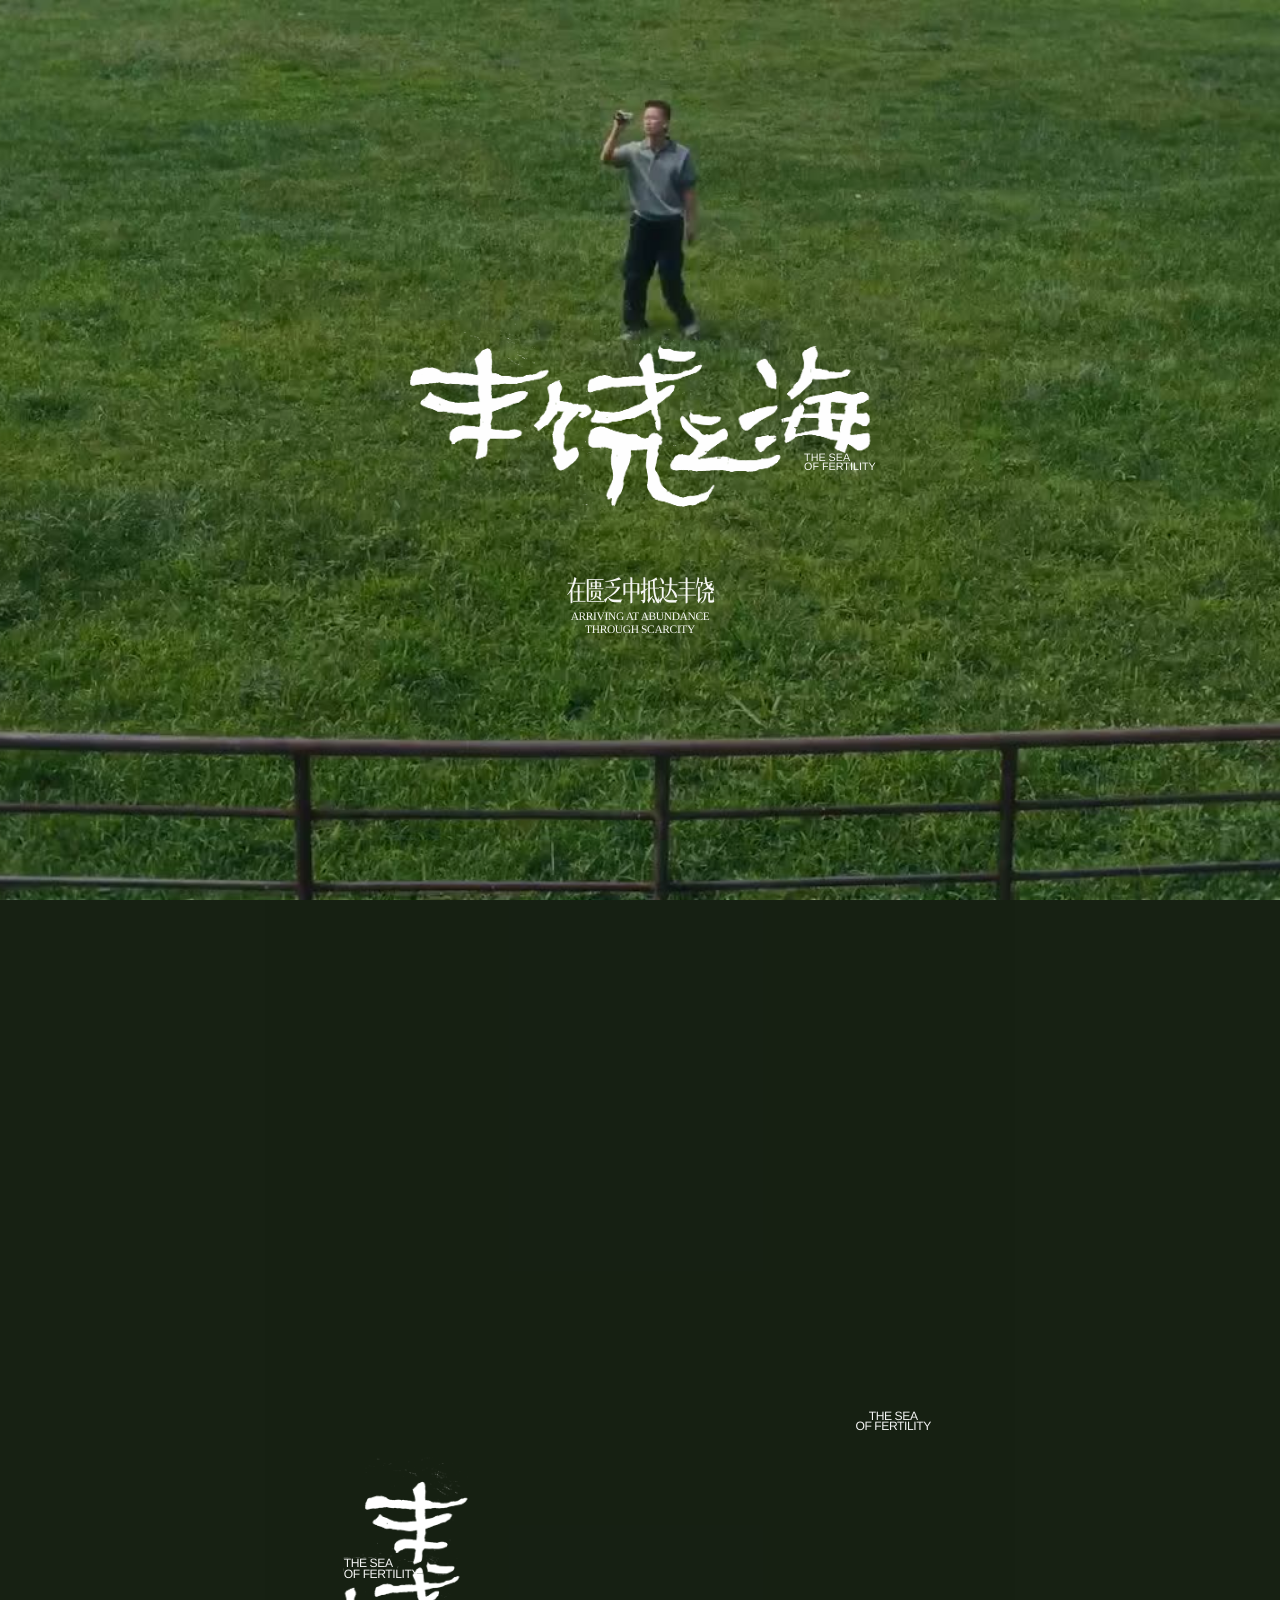
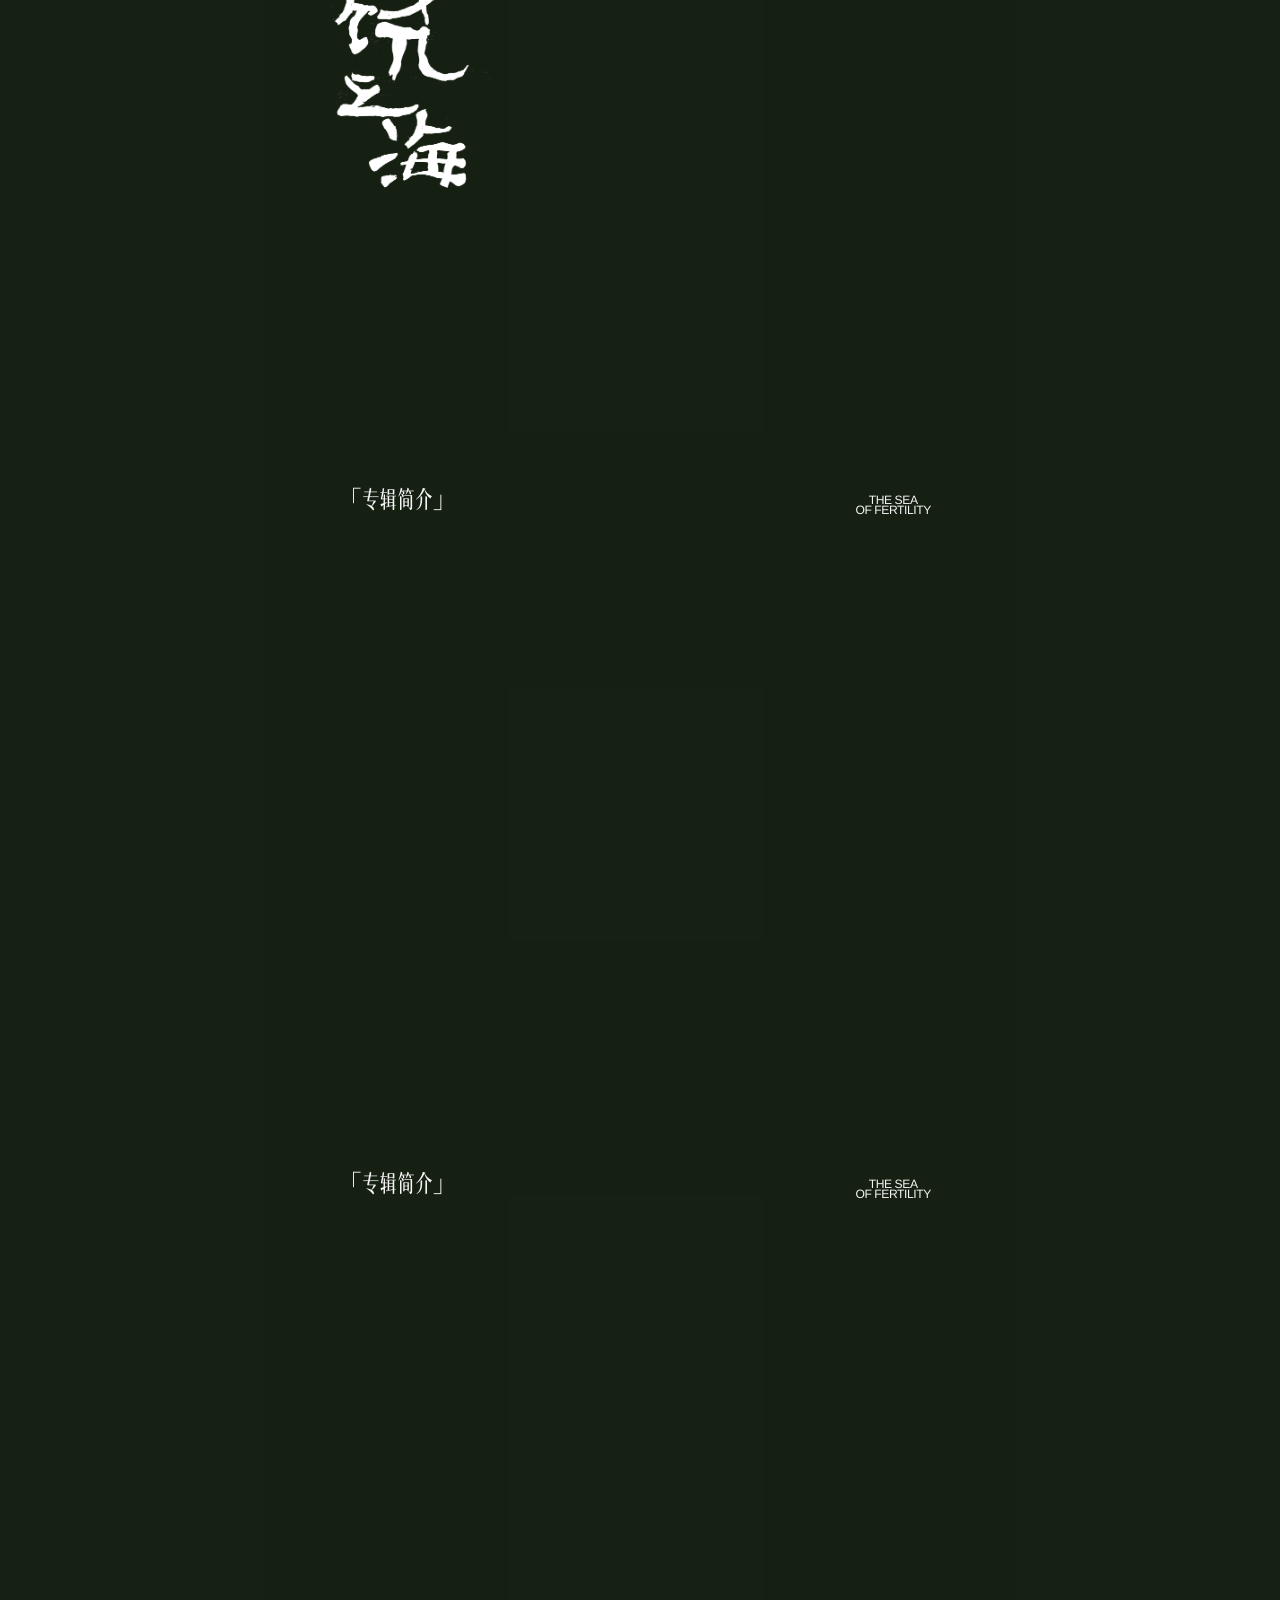
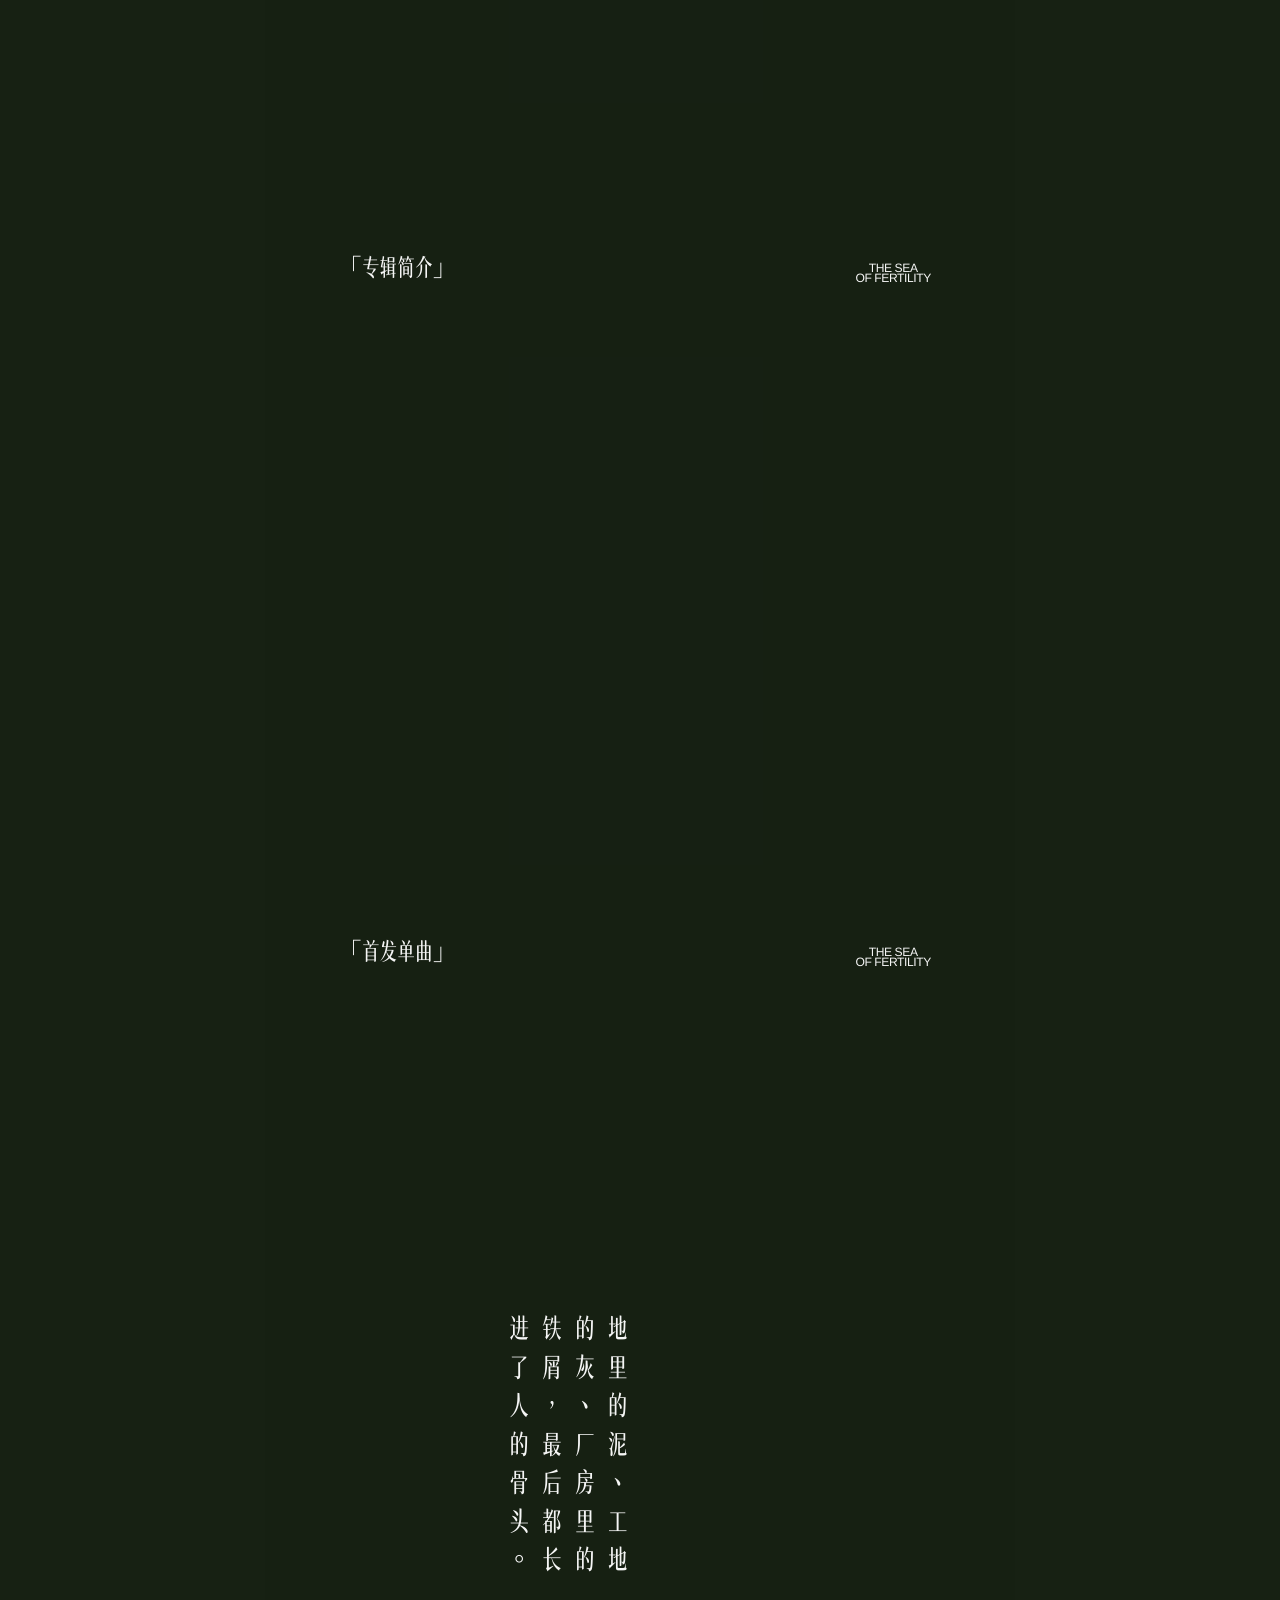
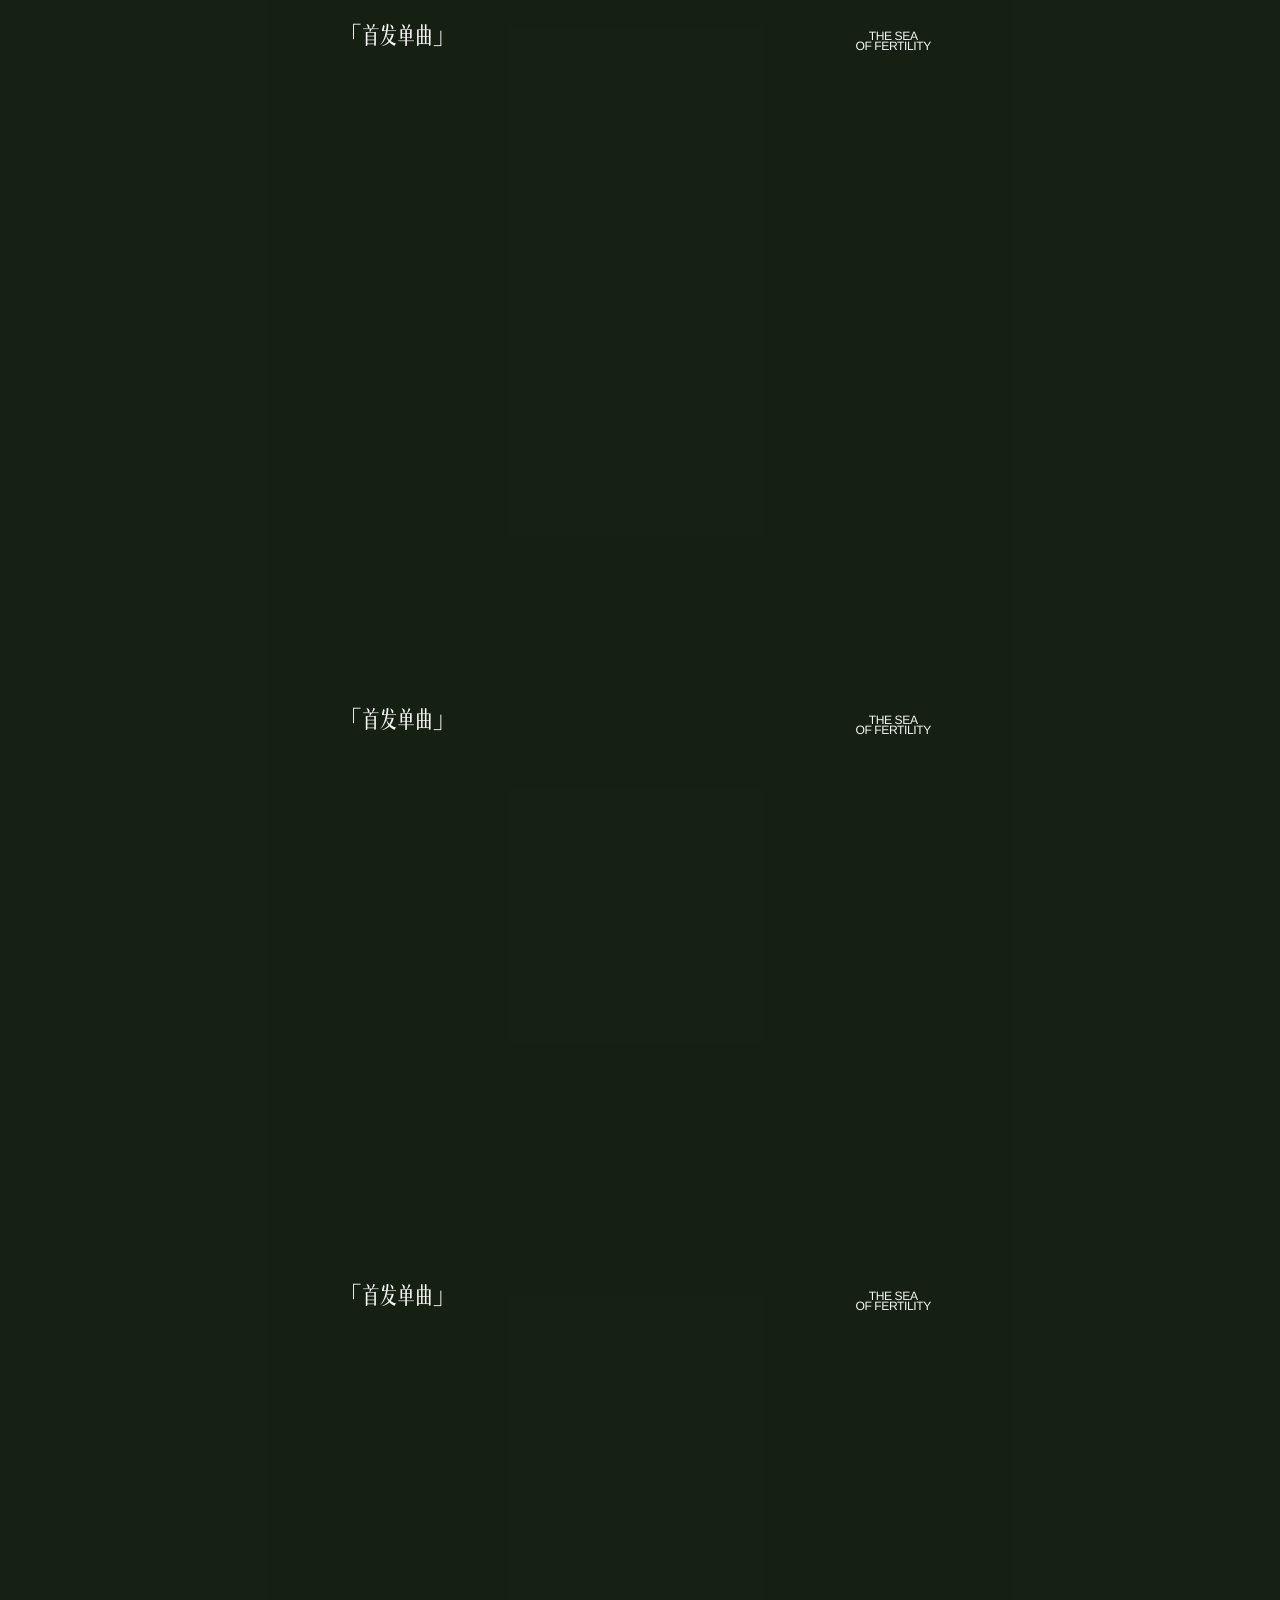
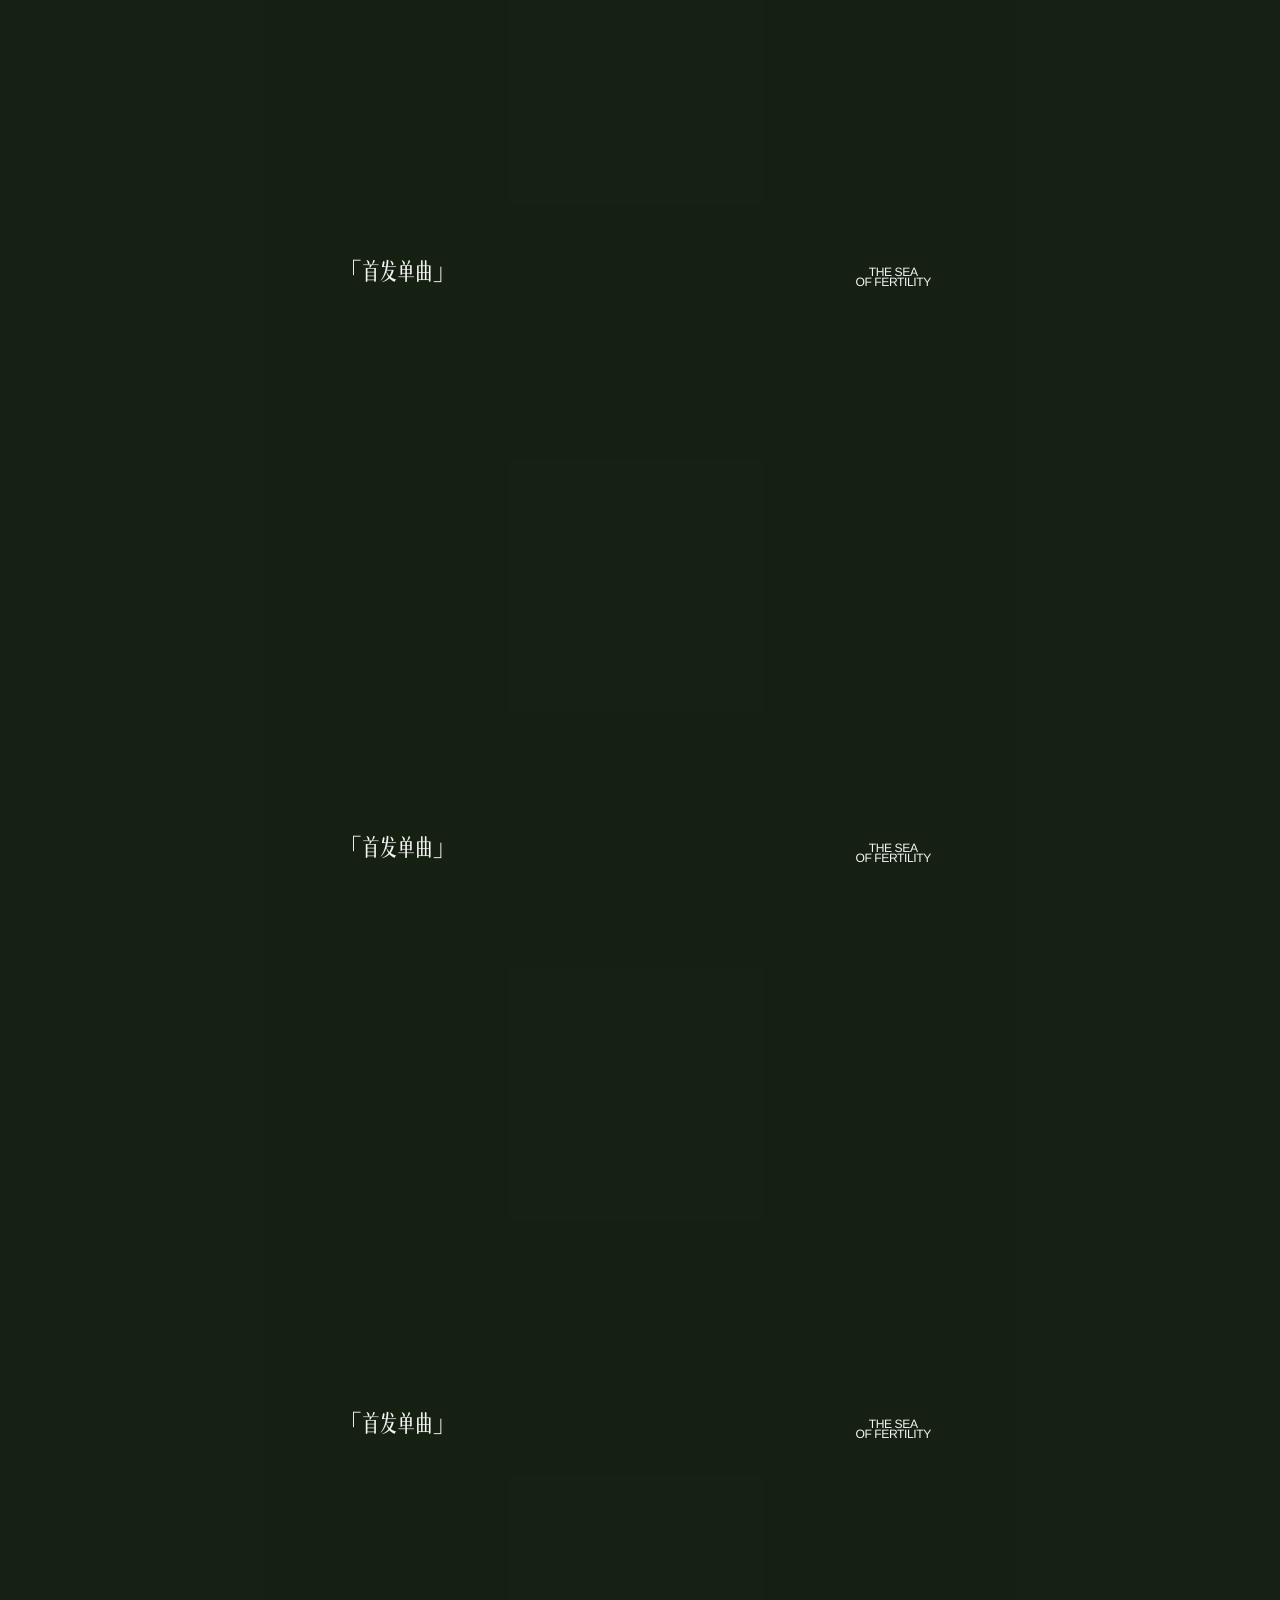
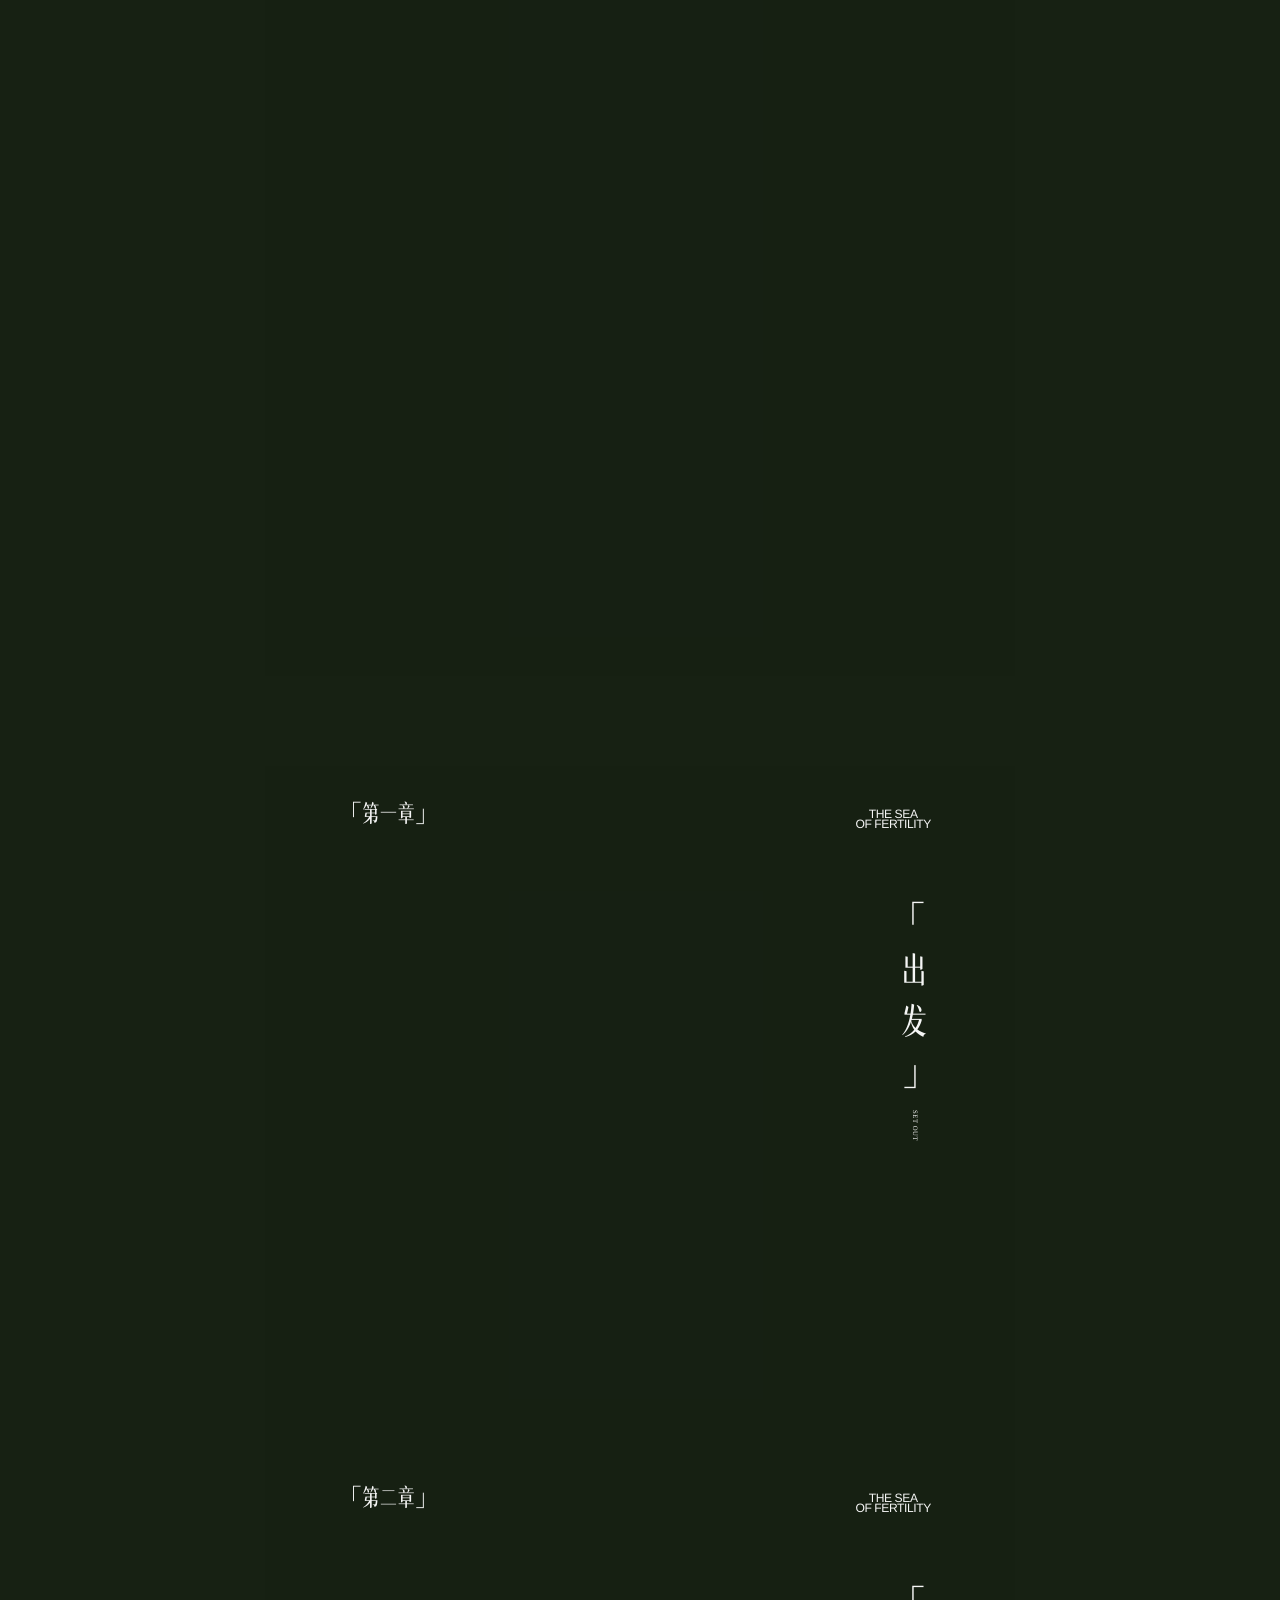
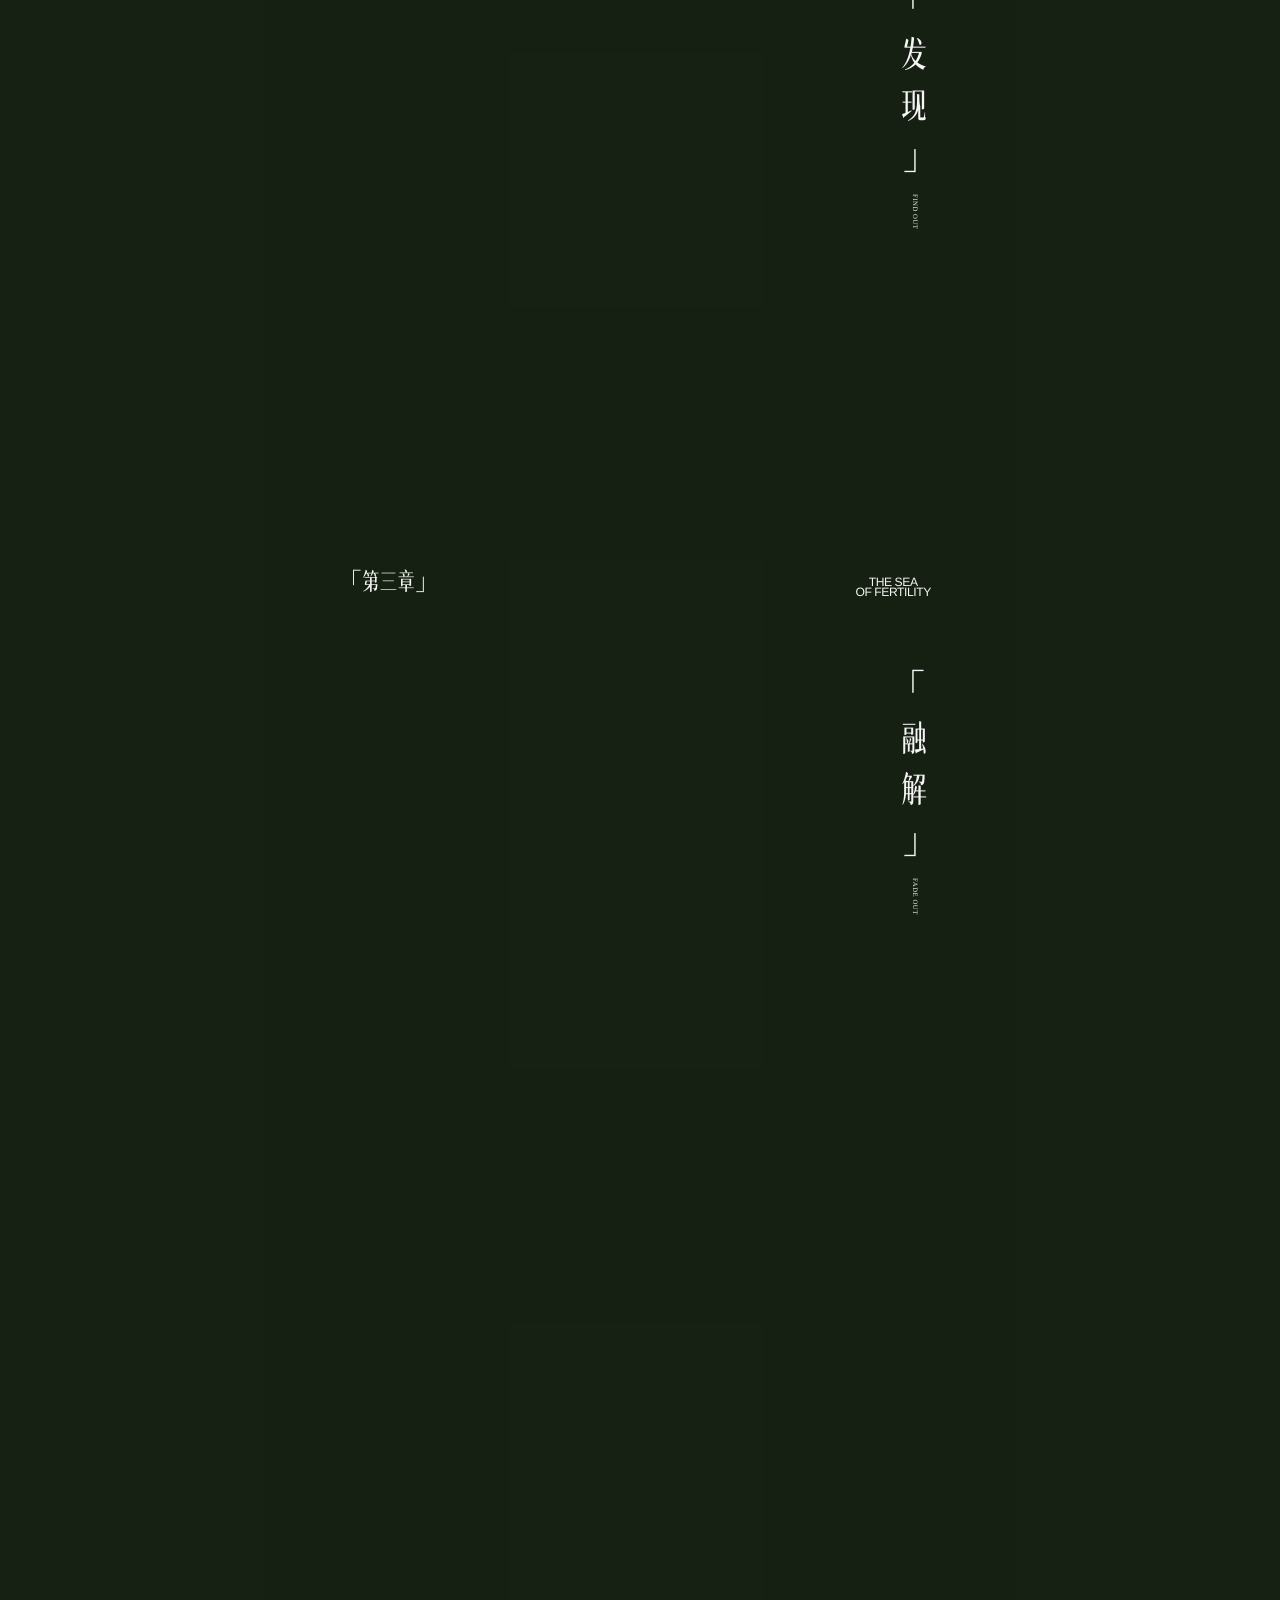
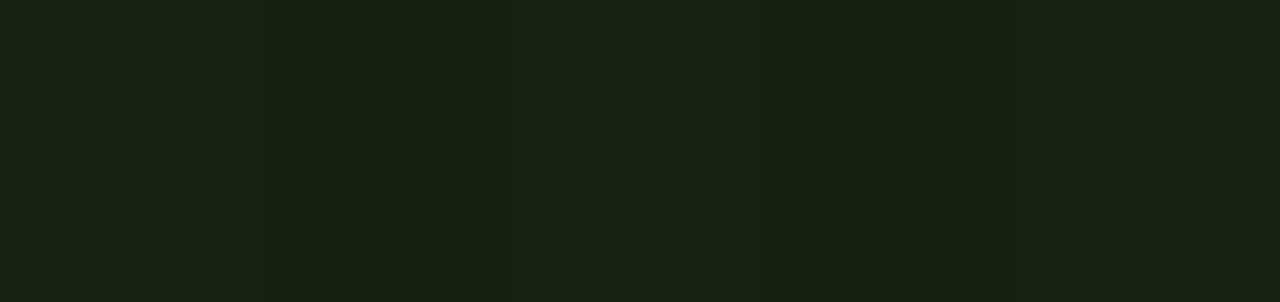
==== commit ffabf369: "perf: use 15-second responsive video loops" ====
--- a/index.html
+++ b/index.html
@@ -348,11 +348,11 @@
 </head>
 <body>
   <div class="film" aria-hidden="true">
-    <video class="film-grass" autoplay muted loop playsinline webkit-playsinline x5-playsinline x5-video-player-type="h5-page" preload="metadata" poster="./scene-assets/grass-still.jpg"><source src="https://github.com/losdwind/leo-fengrao-ref/releases/download/media-cdn-test-20260827-01/grass-1080p-3000k.mp4" type="video/mp4"></video>
-    <video class="film-single" autoplay muted loop playsinline webkit-playsinline x5-playsinline x5-video-player-type="h5-page" preload="none" poster="./scene-assets/building-still.jpg" data-src="https://github.com/losdwind/leo-fengrao-ref/releases/download/media-cdn-test-20260827-01/building-1080p-h264.mp4"></video>
+    <video class="film-grass" autoplay muted loop playsinline webkit-playsinline x5-playsinline x5-video-player-type="h5-page" preload="metadata" poster="./scene-assets/grass-still.jpg" data-src-mobile="https://github.com/losdwind/leo-fengrao-ref/releases/download/media-cdn-test-20260827-01/grass-15s-540p.mp4" data-src-desktop="https://github.com/losdwind/leo-fengrao-ref/releases/download/media-cdn-test-20260827-01/grass-15s-720p.mp4"></video>
+    <video class="film-single" autoplay muted loop playsinline webkit-playsinline x5-playsinline x5-video-player-type="h5-page" preload="none" poster="./scene-assets/building-still.jpg" data-src-mobile="https://github.com/losdwind/leo-fengrao-ref/releases/download/media-cdn-test-20260827-01/building-15s-540p.mp4" data-src-desktop="https://github.com/losdwind/leo-fengrao-ref/releases/download/media-cdn-test-20260827-01/building-15s-720p.mp4"></video>
   </div>
-  <audio class="album-audio" autoplay preload="auto" loop src="./scene-assets/album-intro.mp3"></audio>
-  <audio class="darian-audio" preload="metadata" loop src="./scene-assets/darian.mp3"></audio>
+  <audio class="album-audio" preload="none" loop src="./scene-assets/album-intro.mp3"></audio>
+  <audio class="darian-audio" preload="none" loop src="./scene-assets/darian.mp3"></audio>
   <main>
     <section class="panel" aria-label="丰饶之海封面"><div class="frame">
       <div class="art-title-plane cover-art" role="img" aria-label="丰饶之海">
@@ -517,12 +517,22 @@
 
       const grassVideo=document.querySelector('.film-grass');
       const singleVideo=document.querySelector('.film-single');
+      const chooseVideoSource=video=>{
+        const connection=navigator.connection||navigator.mozConnection||navigator.webkitConnection;
+        const constrained=connection?.saveData||['slow-2g','2g','3g'].includes(connection?.effectiveType);
+        return video.dataset[constrained||matchMedia('(max-width:750px)').matches?'srcMobile':'srcDesktop'];
+      };
+      const attachVideoSource=(video,preload)=>{
+        if(video.src)return;
+        video.src=chooseVideoSource(video);
+        video.preload=preload;
+        video.load();
+      };
+      attachVideoSource(grassVideo,'metadata');
       let singleVideoReady=false;
       const ensureSingleVideo=()=>{
         if(singleVideoReady)return;
-        singleVideo.src=singleVideo.dataset.src;
-        singleVideo.preload='auto';
-        singleVideo.load();
+        attachVideoSource(singleVideo,'auto');
         singleVideoReady=true;
       };
       const albumAudio=document.querySelector('.album-audio');
@@ -1082,8 +1092,6 @@
         });
       };
       document.addEventListener('WeixinJSBridgeReady',attemptInitialAlbumAutoplay,{once:true});
-      addEventListener('load',attemptInitialAlbumAutoplay,{once:true});
-      requestAnimationFrame(attemptInitialAlbumAutoplay);
 
       const darianGateStorageKey='fengrao-darian-gate-passed-v1';
       const readGateState=()=>{
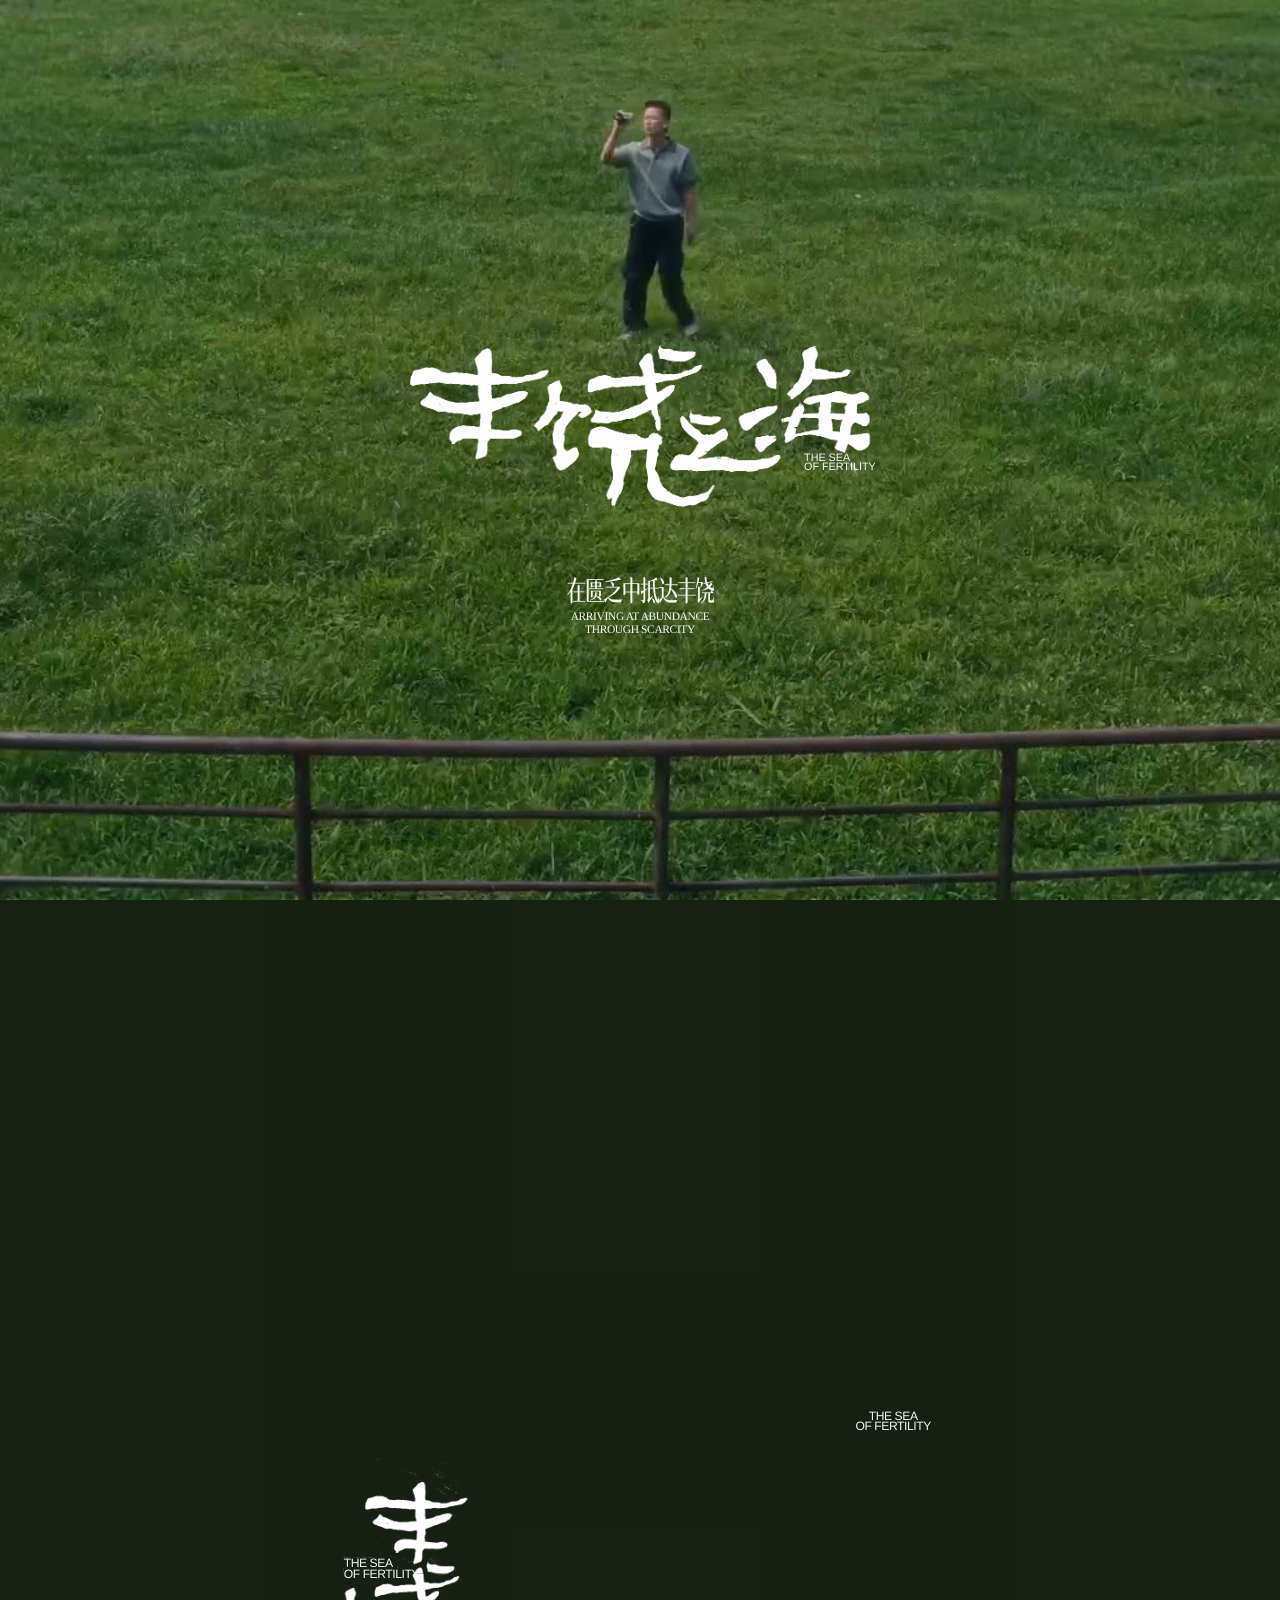
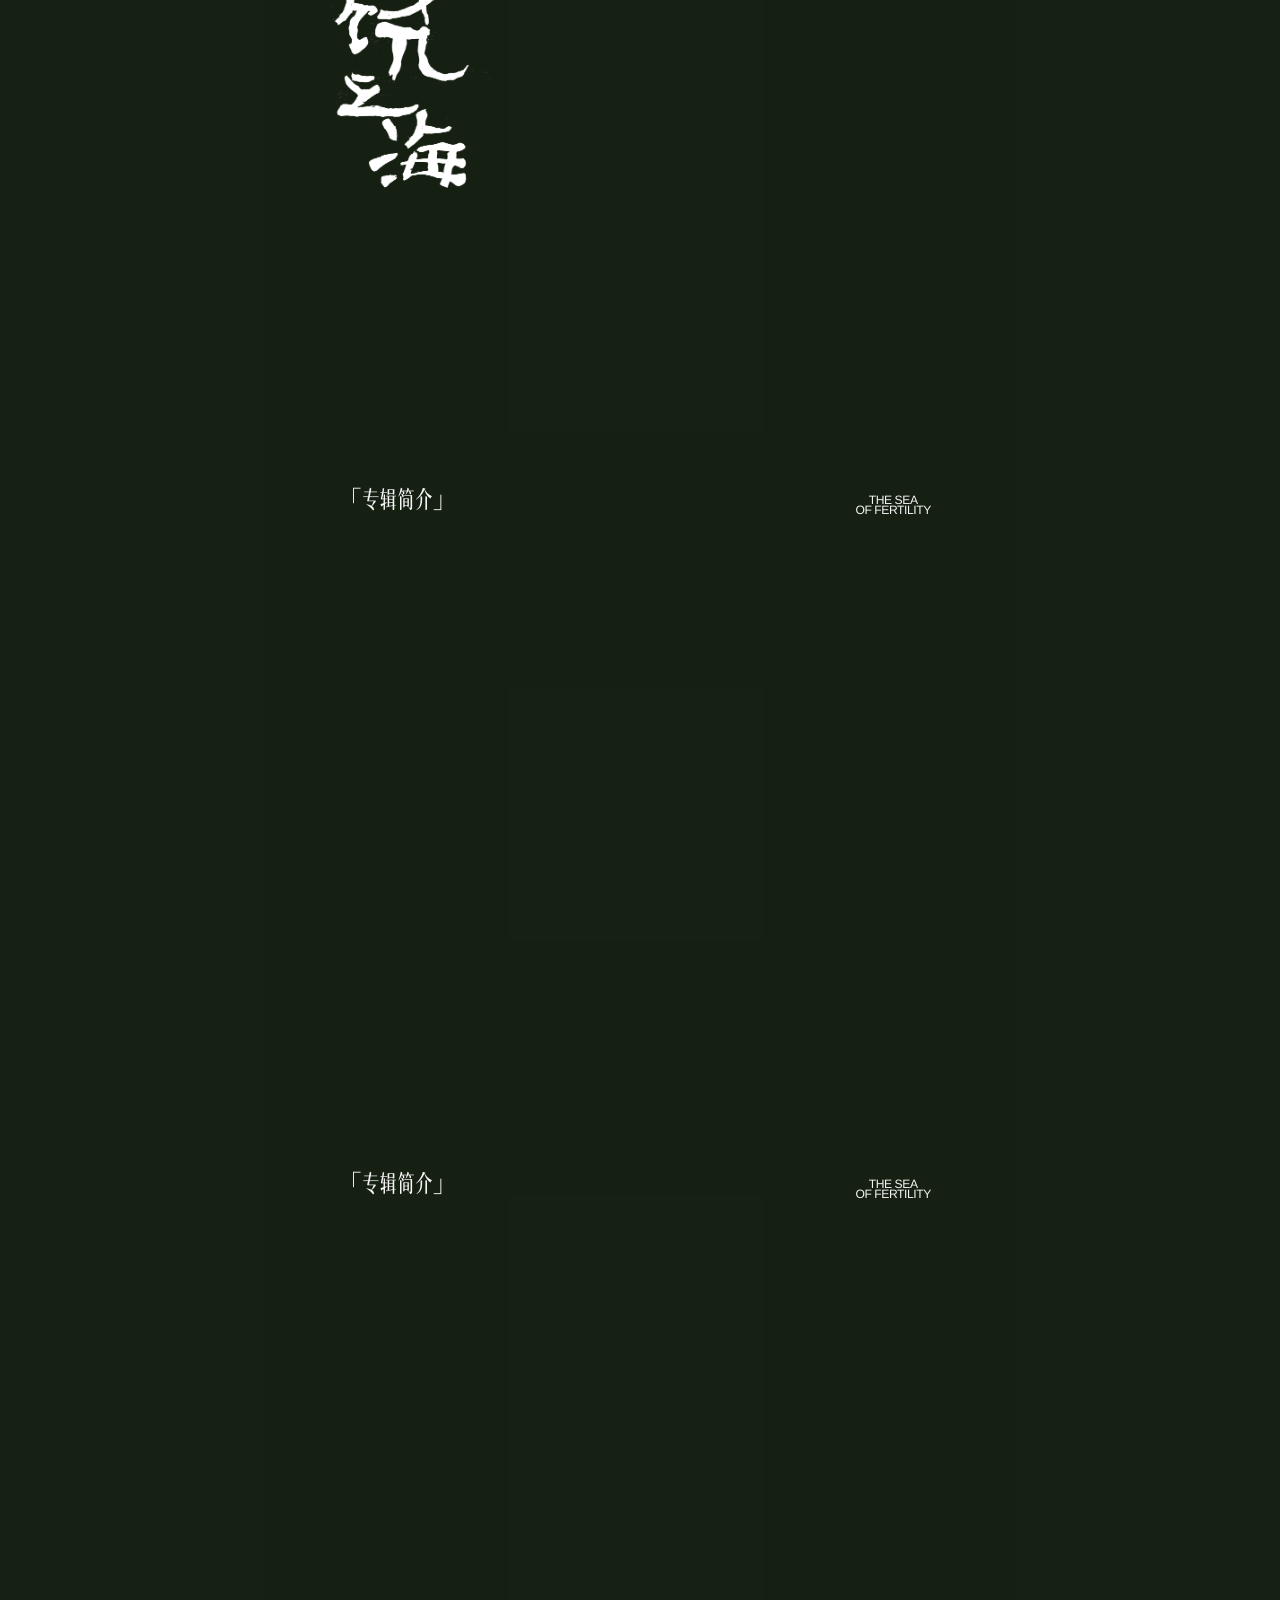
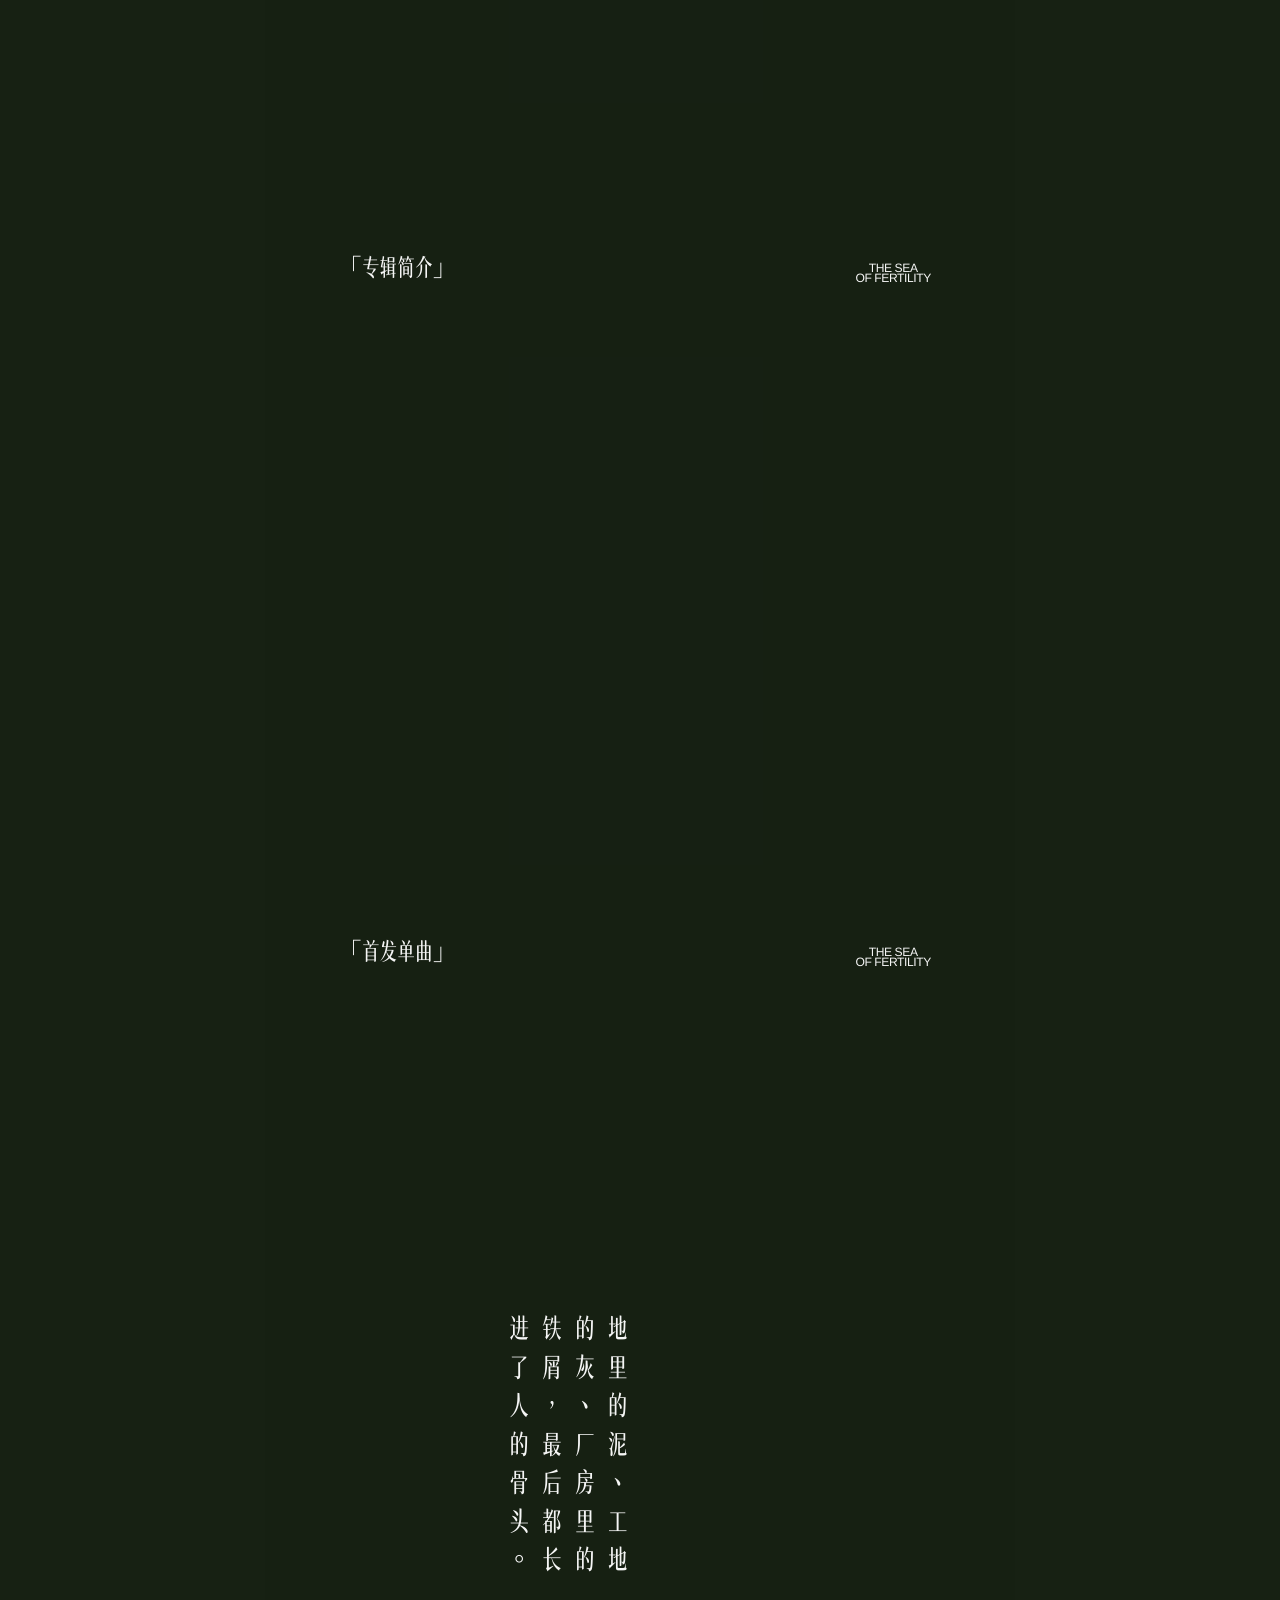
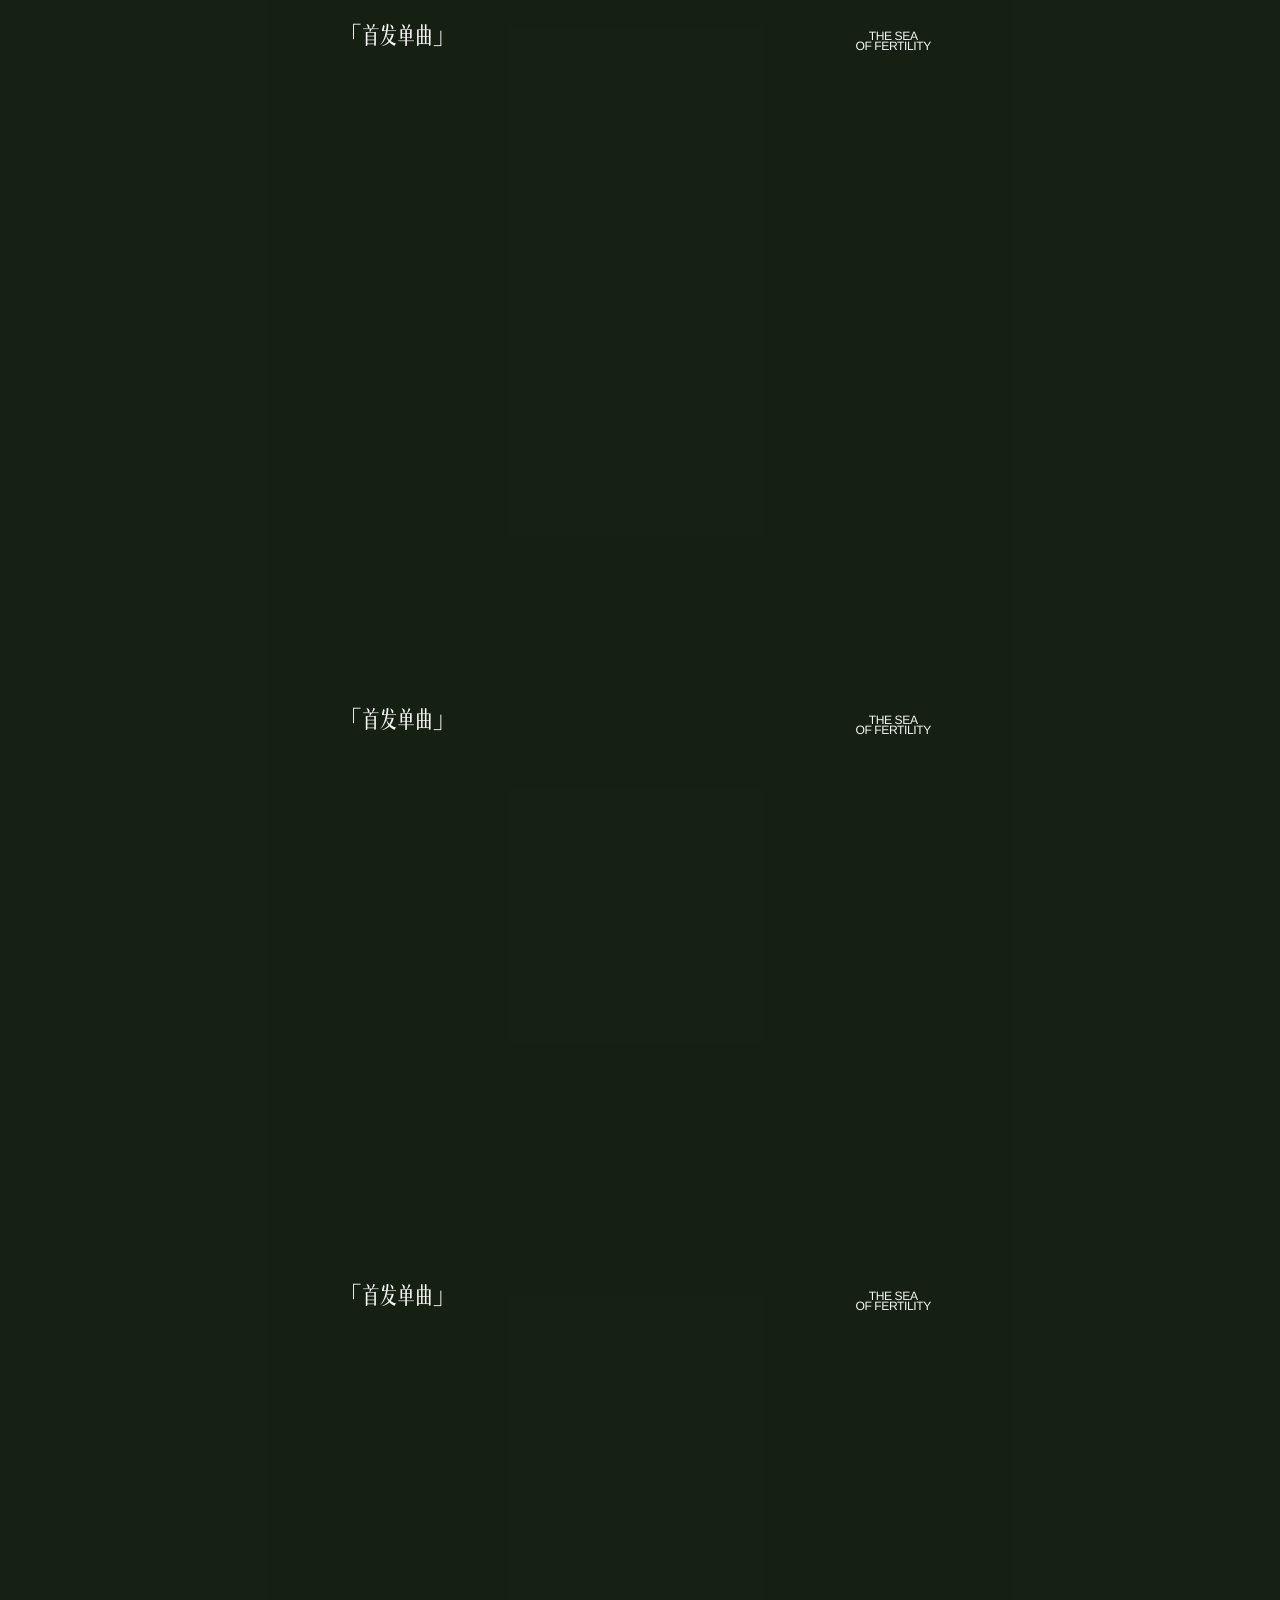
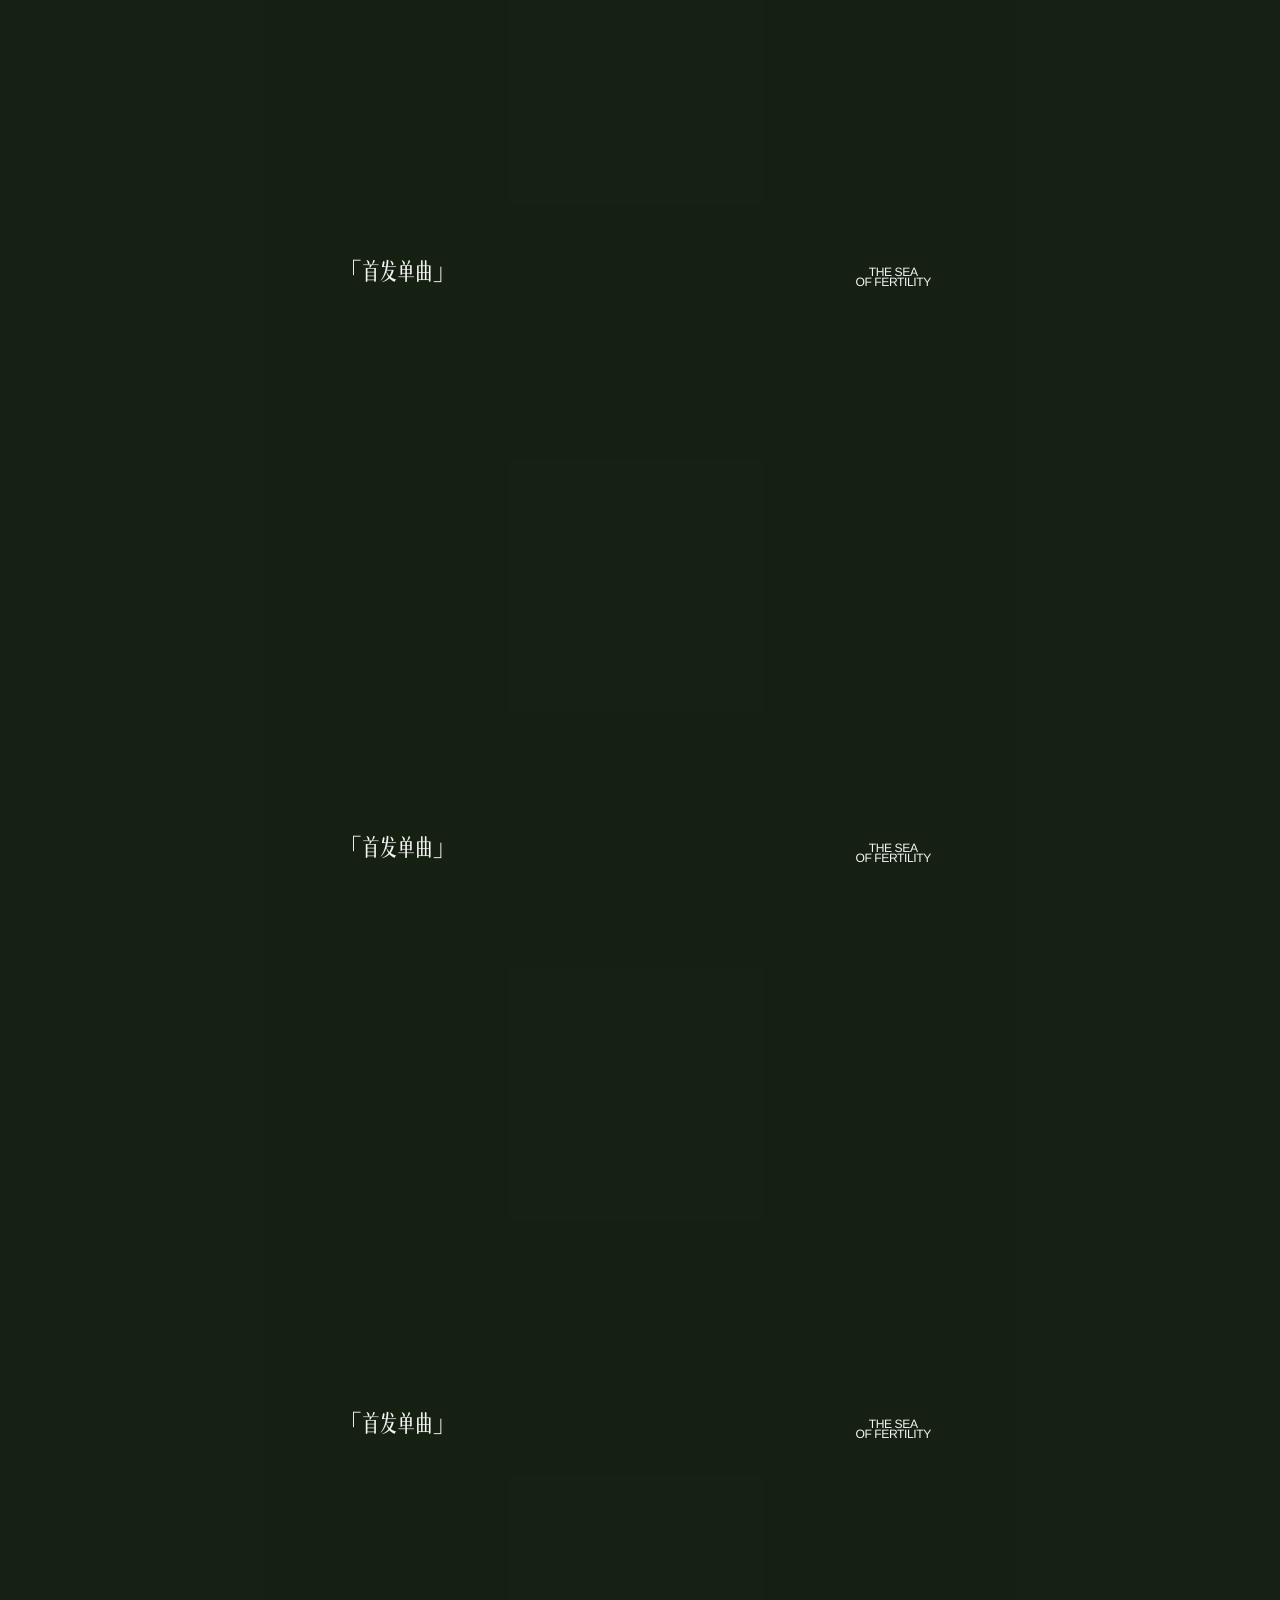
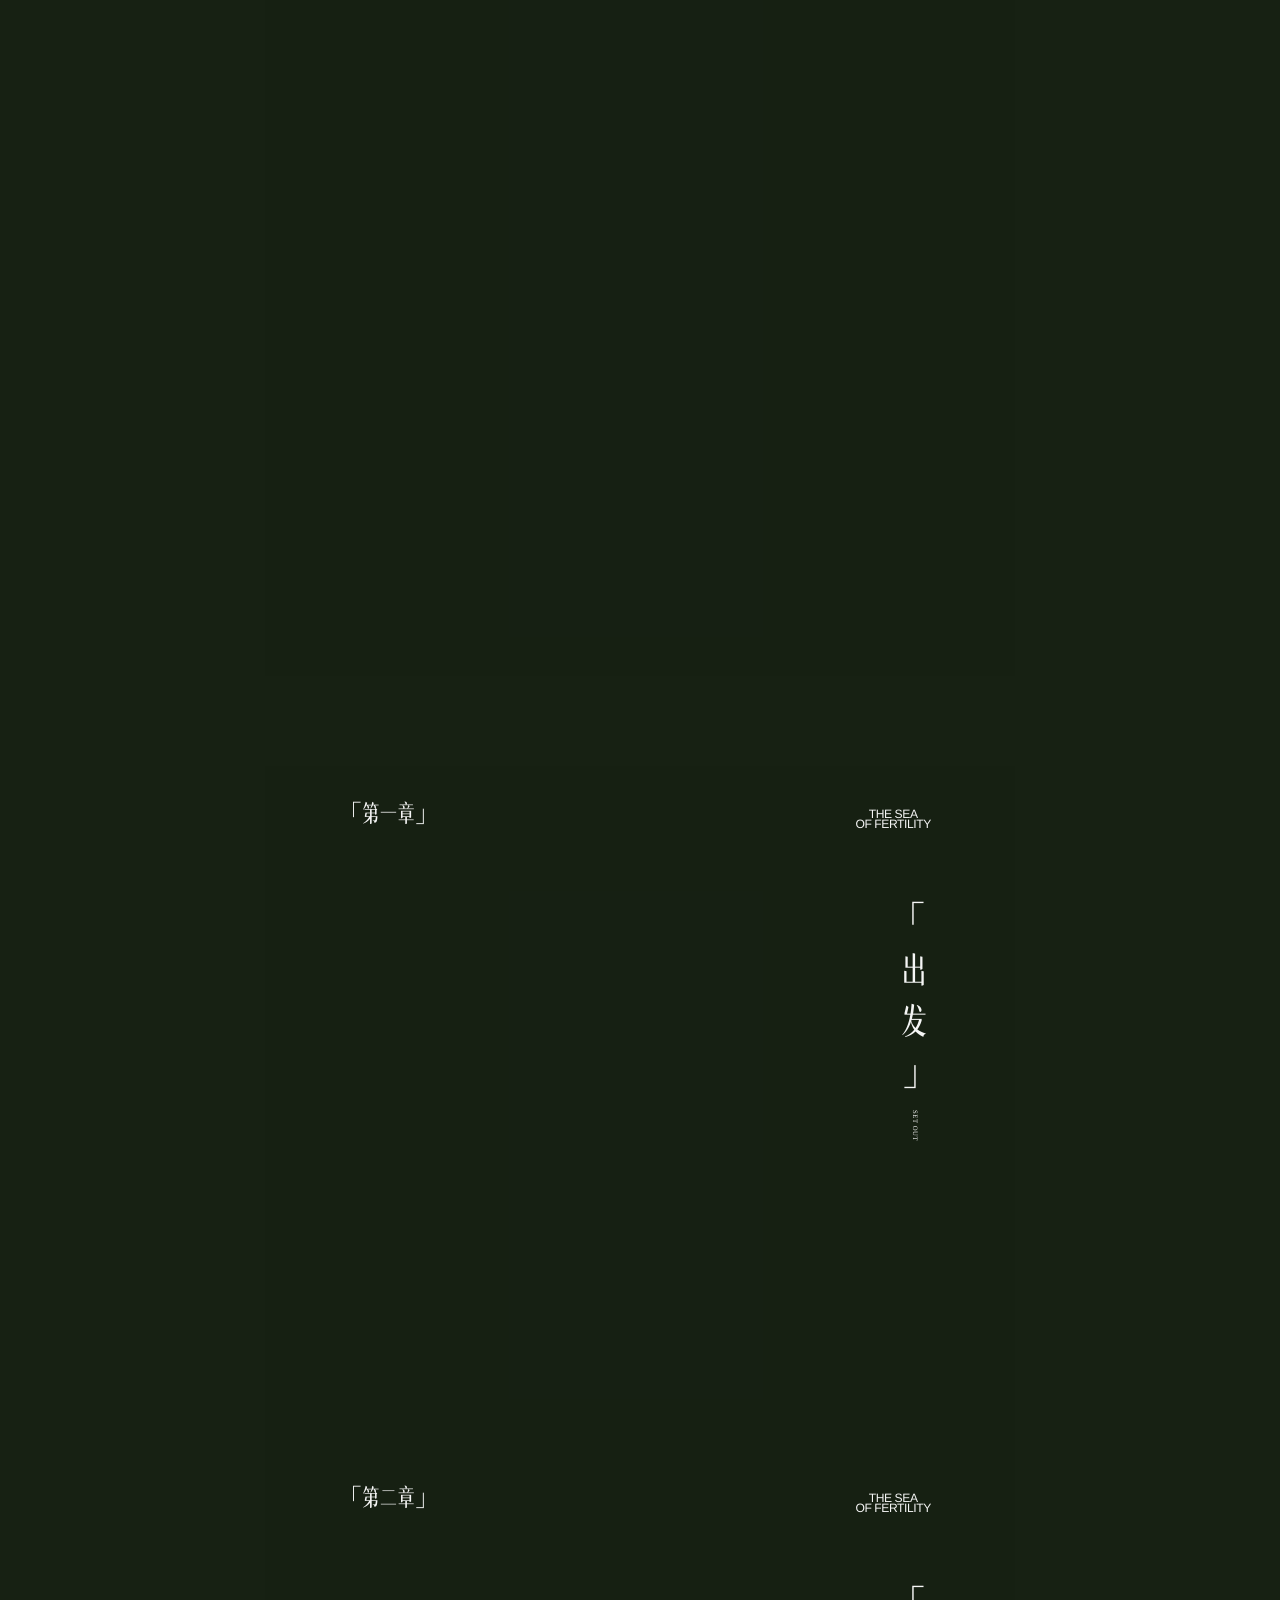
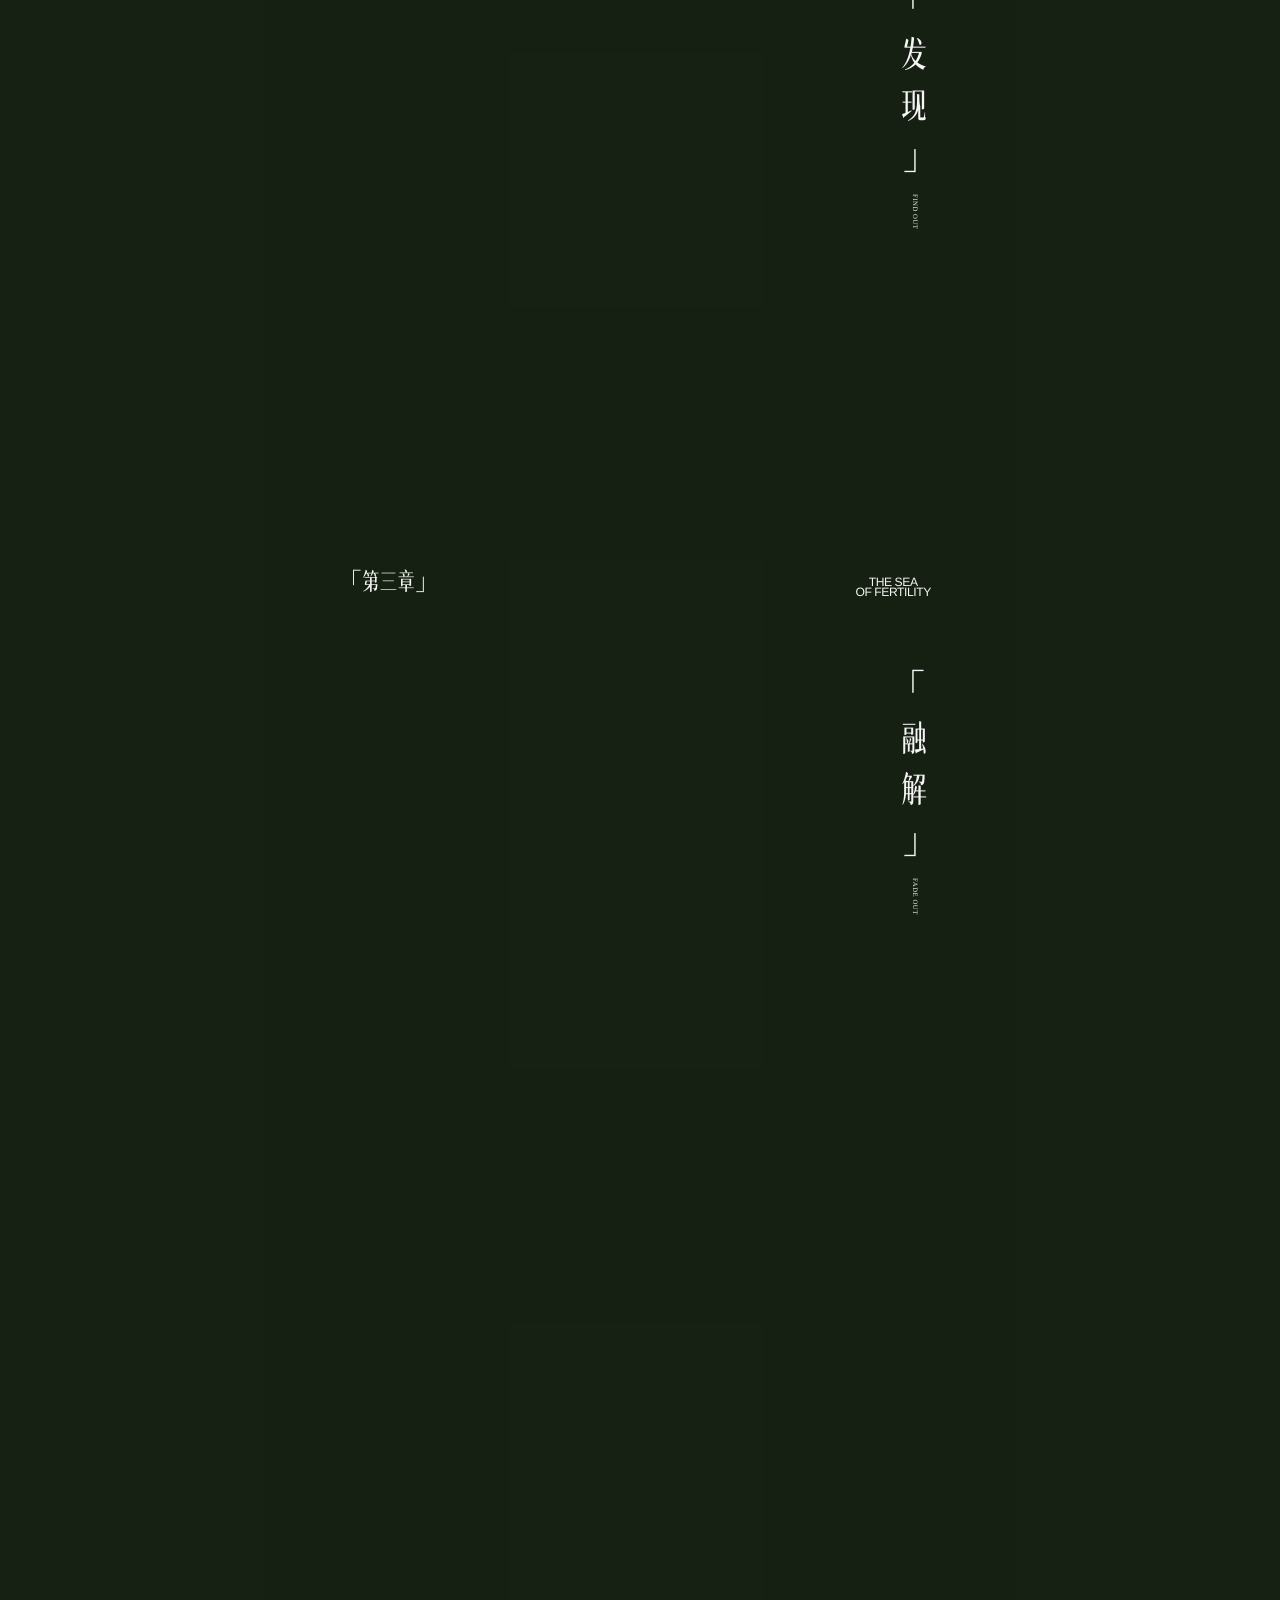
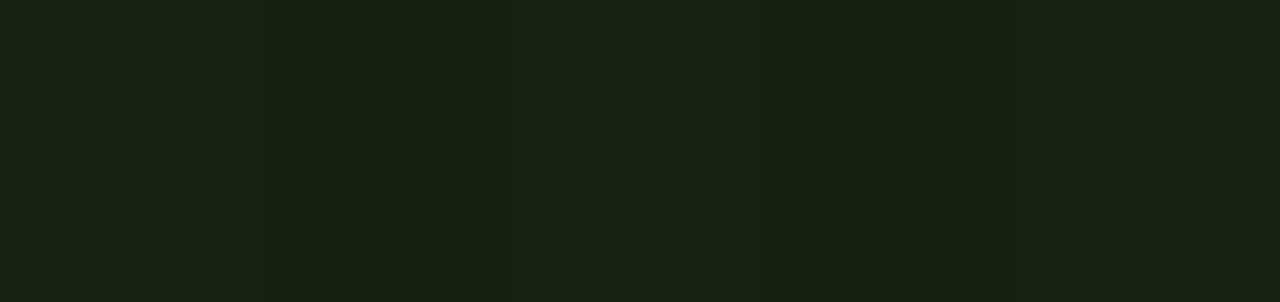
==== commit f0a6bc8a: "perf: defer video until critical first frame is ready" ====
--- a/index.html
+++ b/index.html
@@ -348,8 +348,8 @@
 </head>
 <body>
   <div class="film" aria-hidden="true">
-    <video class="film-grass" autoplay muted loop playsinline webkit-playsinline x5-playsinline x5-video-player-type="h5-page" preload="metadata" poster="./scene-assets/grass-still.jpg" data-src-mobile="https://github.com/losdwind/leo-fengrao-ref/releases/download/media-cdn-test-20260827-01/grass-15s-540p.mp4" data-src-desktop="https://github.com/losdwind/leo-fengrao-ref/releases/download/media-cdn-test-20260827-01/grass-15s-720p.mp4"></video>
-    <video class="film-single" autoplay muted loop playsinline webkit-playsinline x5-playsinline x5-video-player-type="h5-page" preload="none" poster="./scene-assets/building-still.jpg" data-src-mobile="https://github.com/losdwind/leo-fengrao-ref/releases/download/media-cdn-test-20260827-01/building-15s-540p.mp4" data-src-desktop="https://github.com/losdwind/leo-fengrao-ref/releases/download/media-cdn-test-20260827-01/building-15s-720p.mp4"></video>
+    <video class="film-grass" autoplay muted loop playsinline webkit-playsinline x5-playsinline x5-video-player-type="h5-page" preload="metadata" poster="./scene-assets/grass-still.jpg" data-src-mobile="./scene-assets/video-lite/grass-15s-540p.mp4" data-src-desktop="./scene-assets/video-lite/grass-15s-720p.mp4"></video>
+    <video class="film-single" autoplay muted loop playsinline webkit-playsinline x5-playsinline x5-video-player-type="h5-page" preload="none" poster="./scene-assets/building-still.jpg" data-src-mobile="./scene-assets/video-lite/building-15s-540p.mp4" data-src-desktop="./scene-assets/video-lite/building-15s-720p.mp4"></video>
   </div>
   <audio class="album-audio" preload="none" loop src="./scene-assets/album-intro.mp3"></audio>
   <audio class="darian-audio" preload="none" loop src="./scene-assets/darian.mp3"></audio>
@@ -528,7 +528,12 @@
         video.preload=preload;
         video.load();
       };
-      attachVideoSource(grassVideo,'metadata');
+      let grassVideoReady=false;
+      const ensureGrassVideo=()=>{
+        if(grassVideoReady)return;
+        attachVideoSource(grassVideo,'metadata');
+        grassVideoReady=true;
+      };
       let singleVideoReady=false;
       const ensureSingleVideo=()=>{
         if(singleVideoReady)return;
@@ -631,6 +636,7 @@
         }
         const progress=singleVideoTl.progress();
         if(progress<.995){
+          ensureGrassVideo();
           if(grassVideo.paused)mediaPlay(grassVideo).catch(()=>{});
         }else if(!grassVideo.paused){
           grassVideo.pause();
@@ -656,6 +662,7 @@
       };
       addEventListener('scroll',scheduleMediaSync,{passive:true});
       addEventListener('scrollend',()=>{ScrollTrigger.update();syncMediaState()},{passive:true});
+      addEventListener('load',ensureGrassVideo,{once:true});
 
       const makeStage=(panel,selectors)=>{
         const frame=panel.querySelector('.frame');
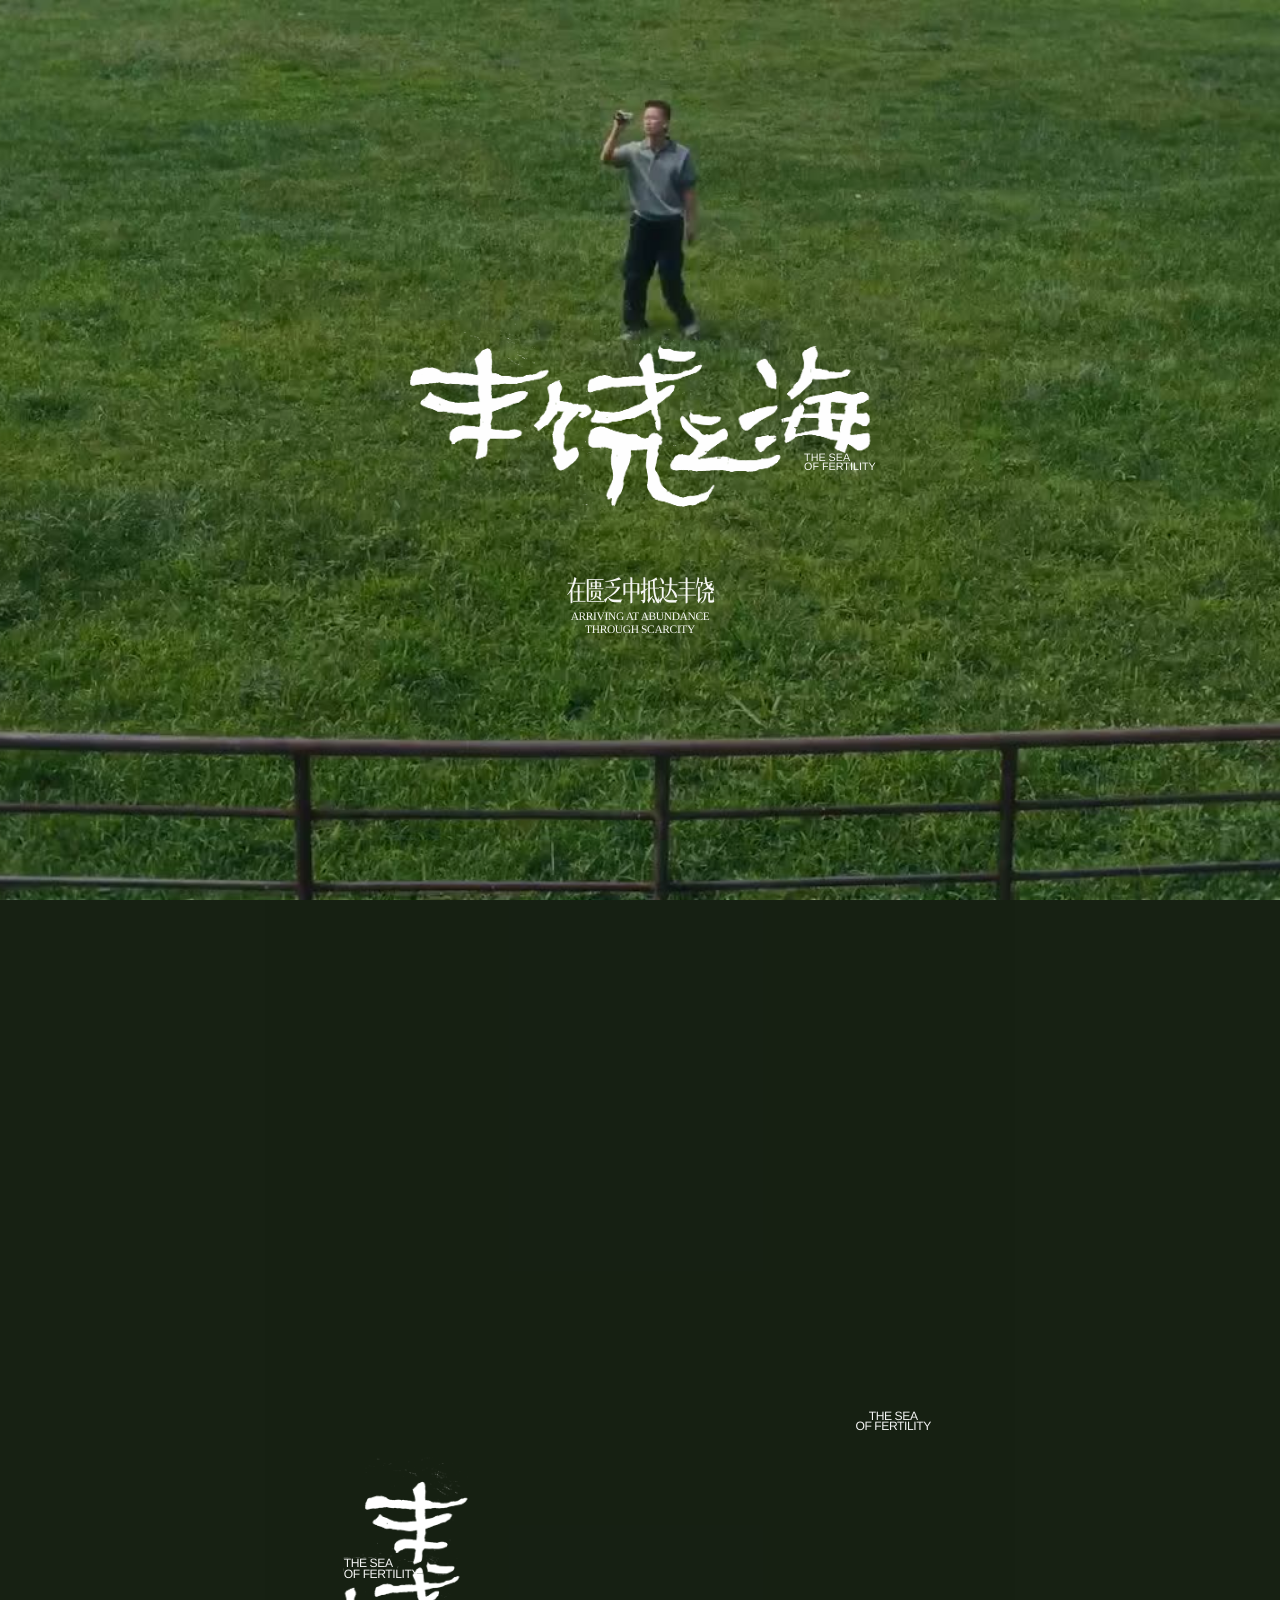
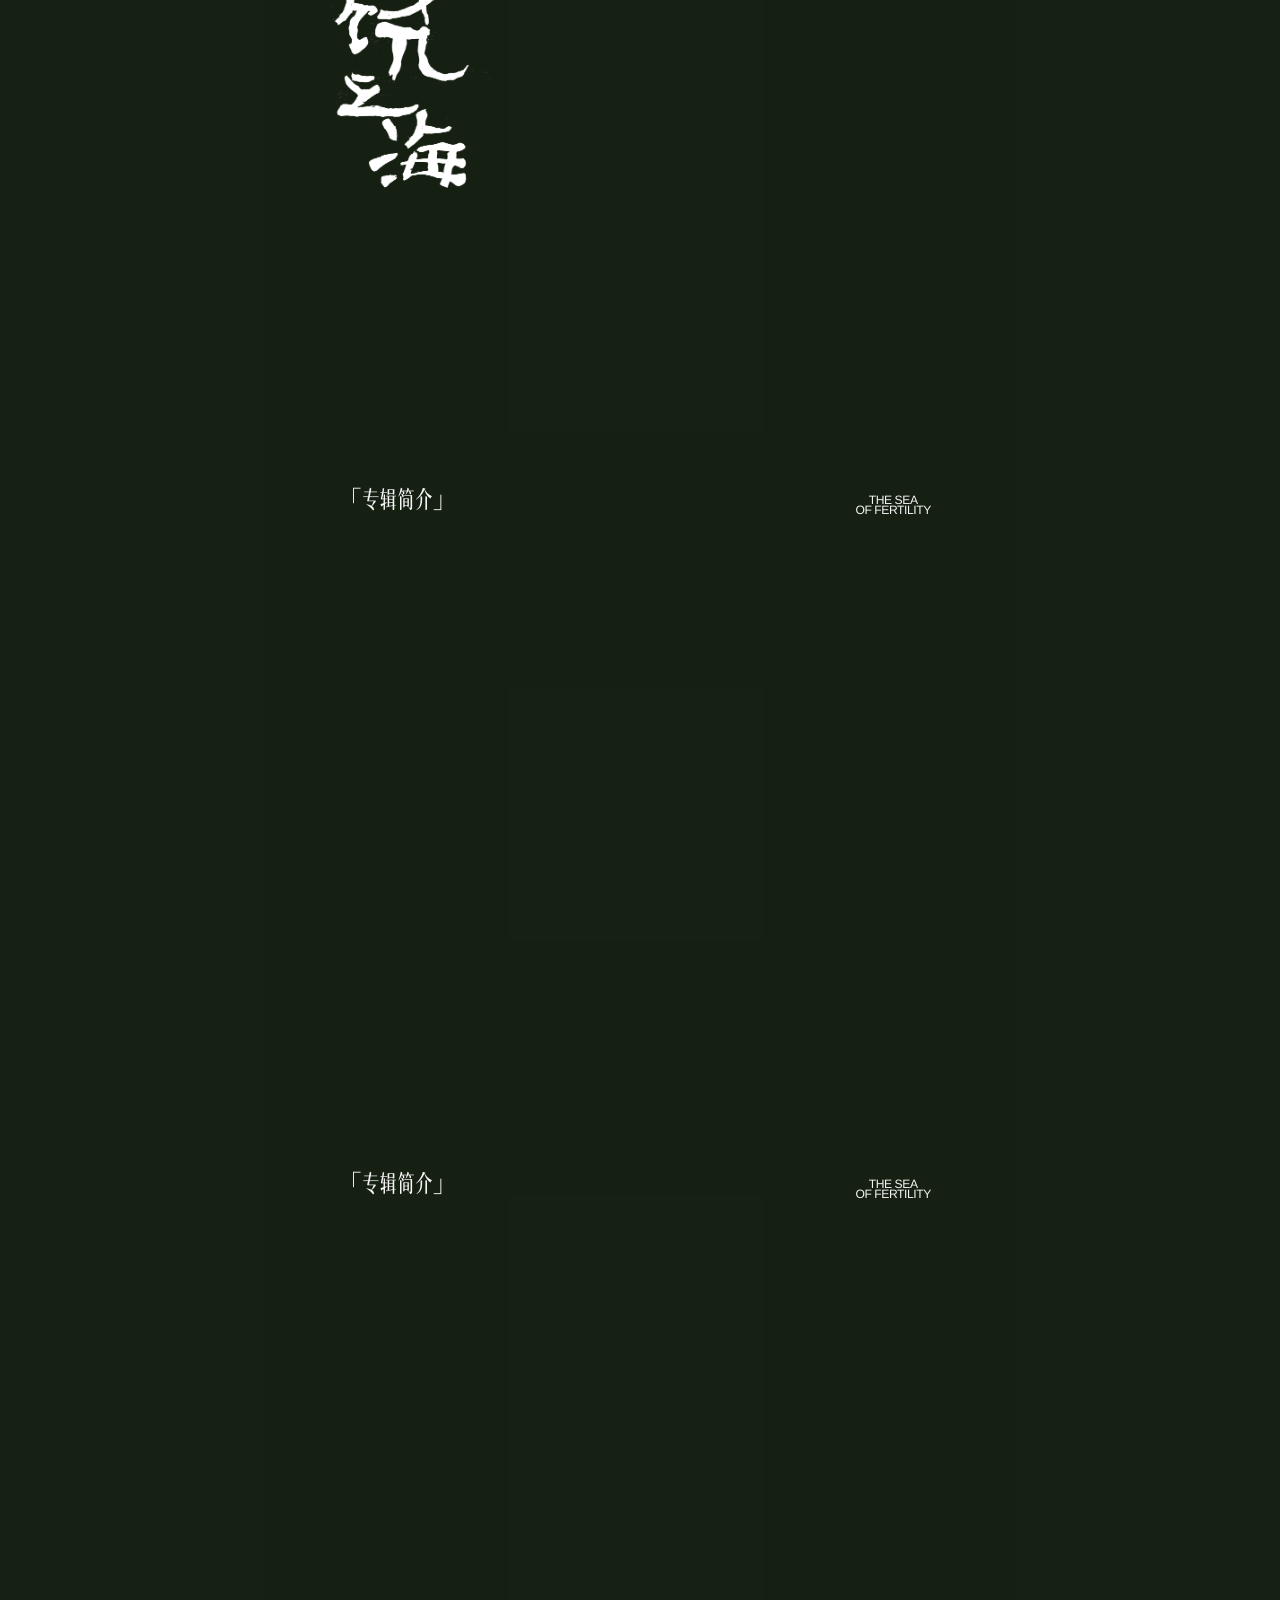
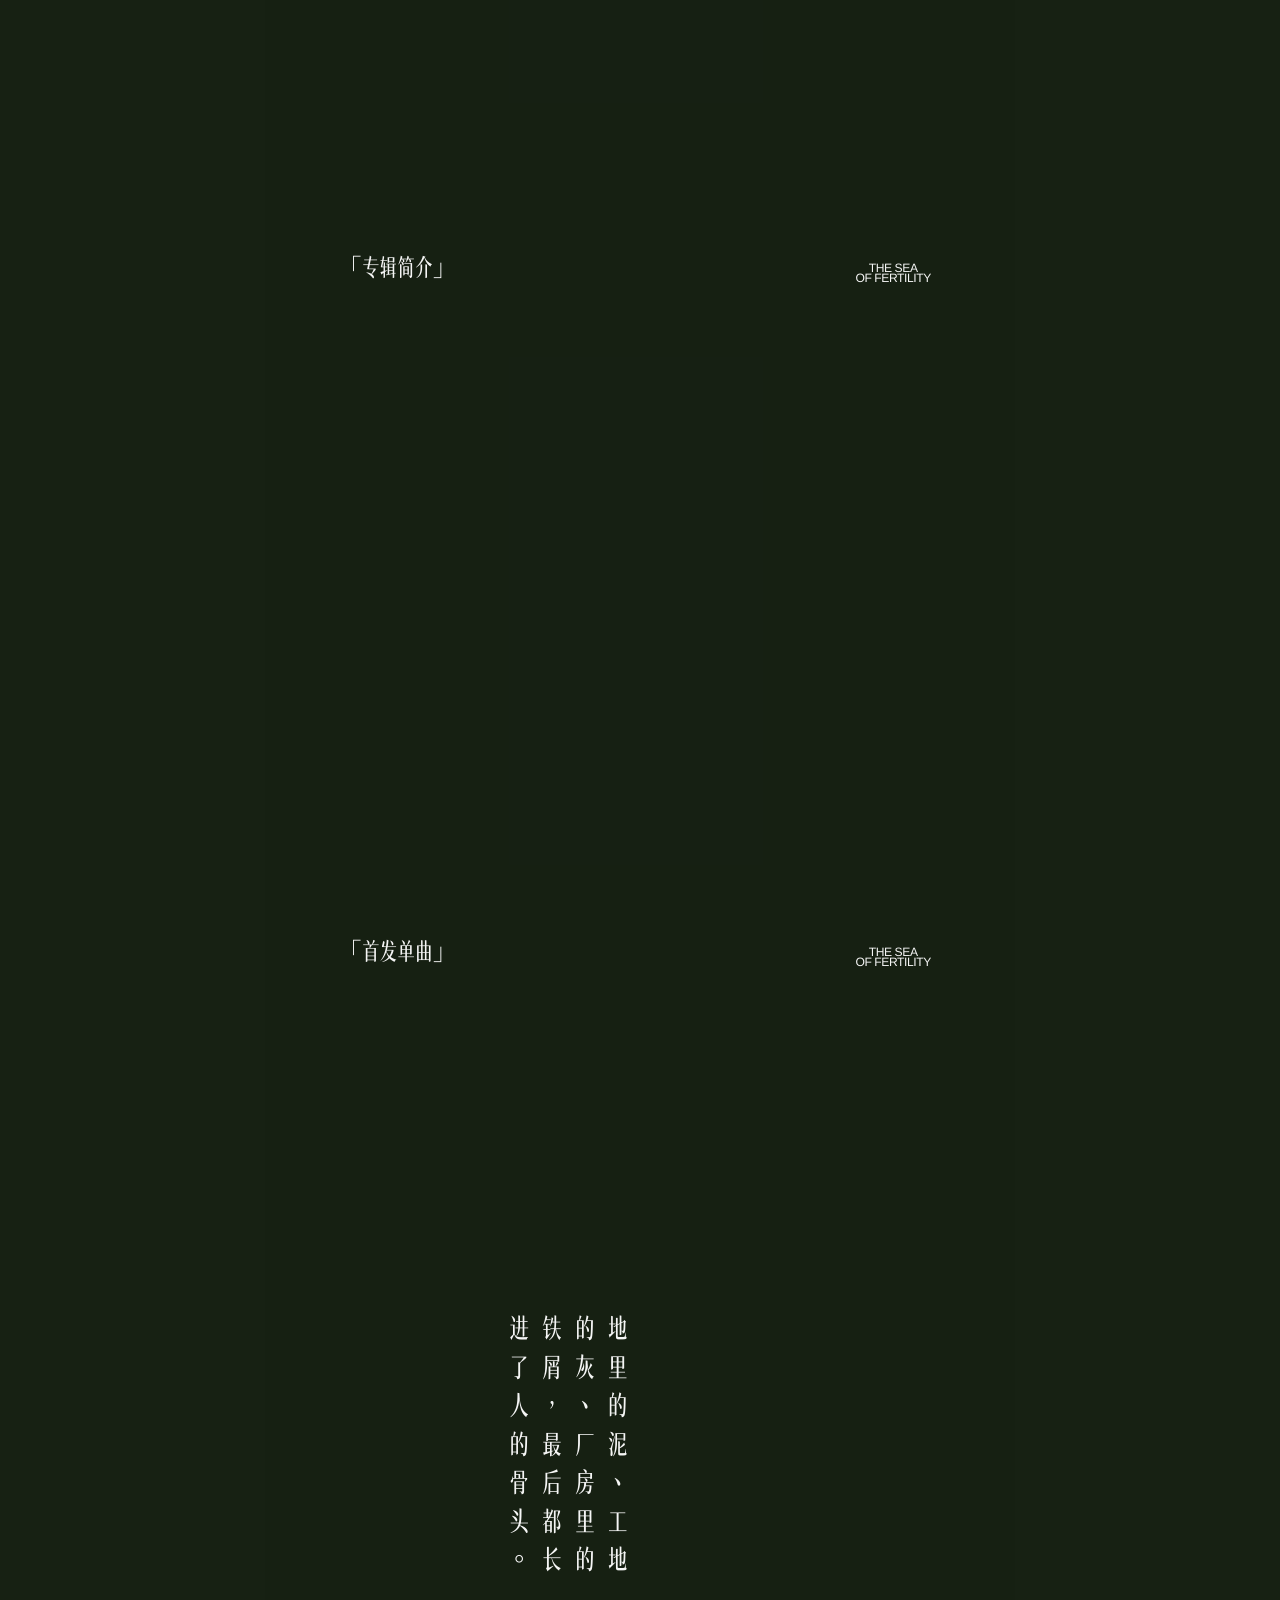
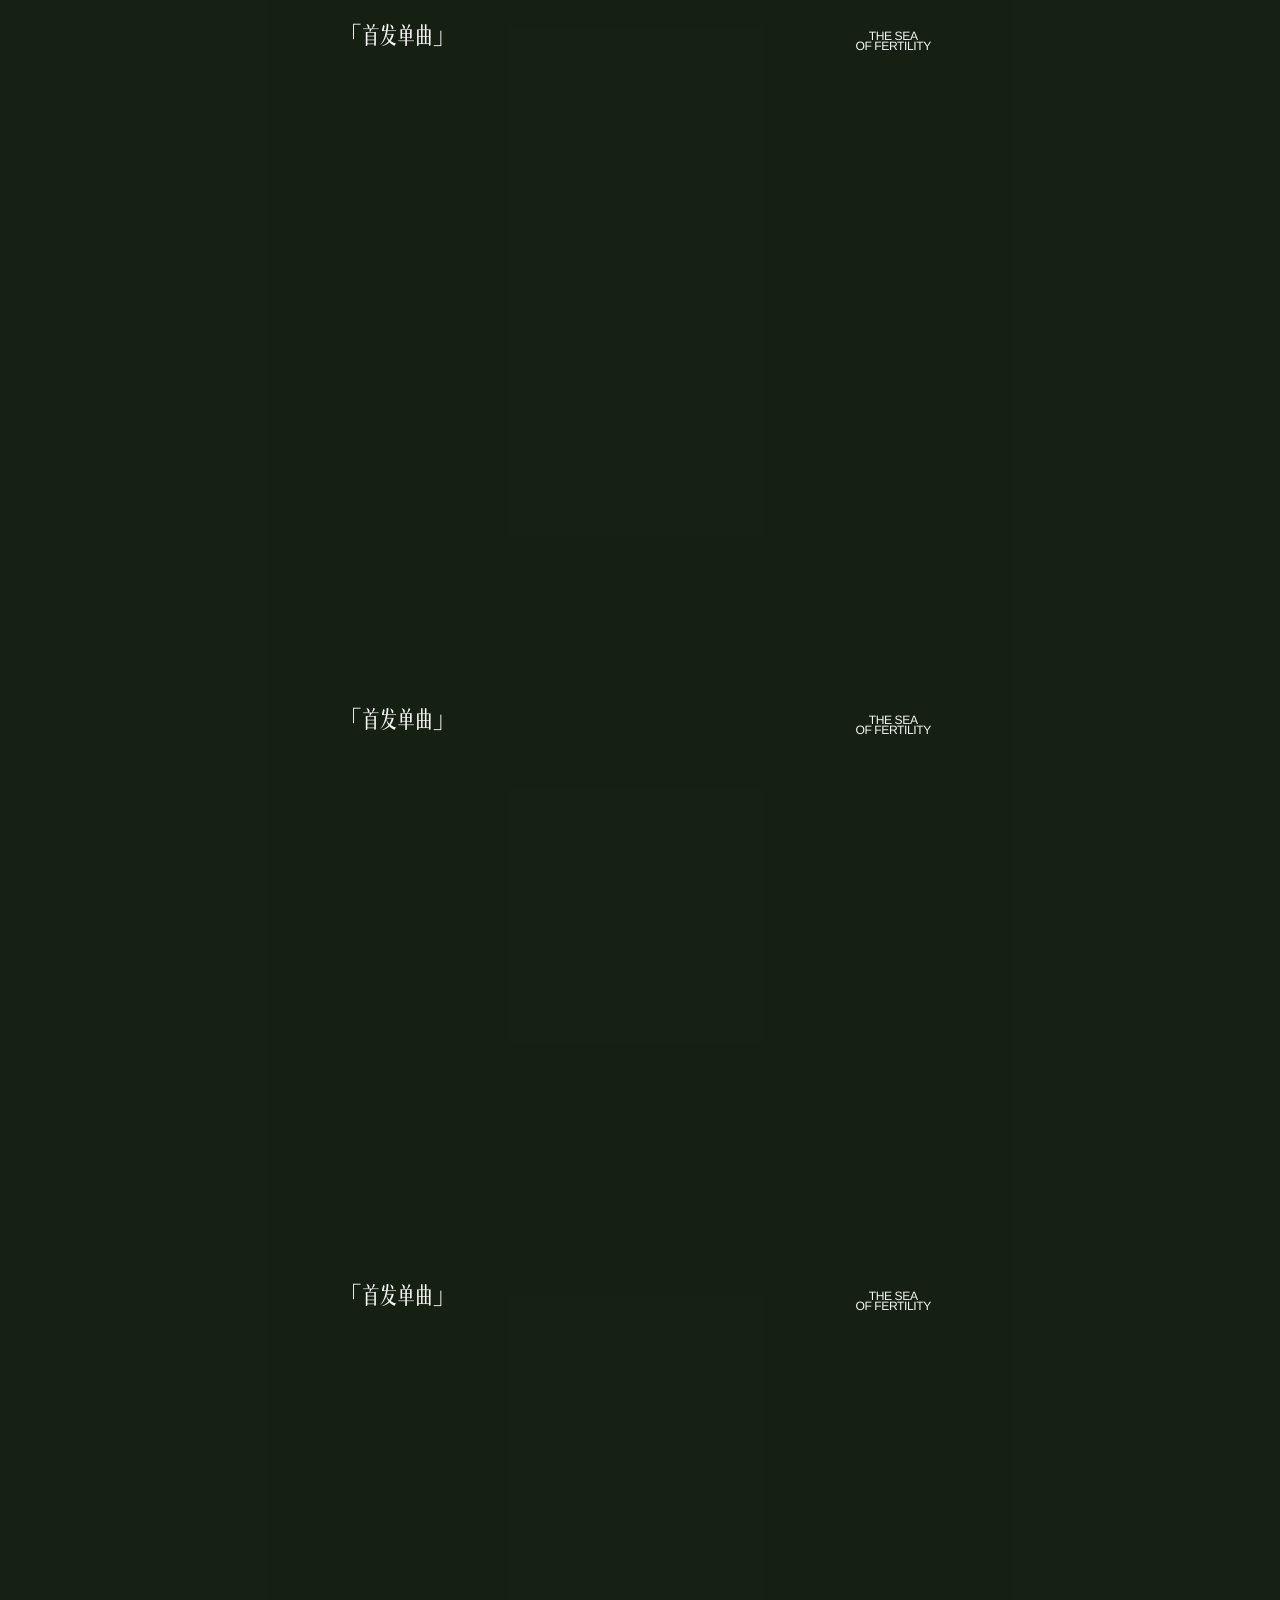
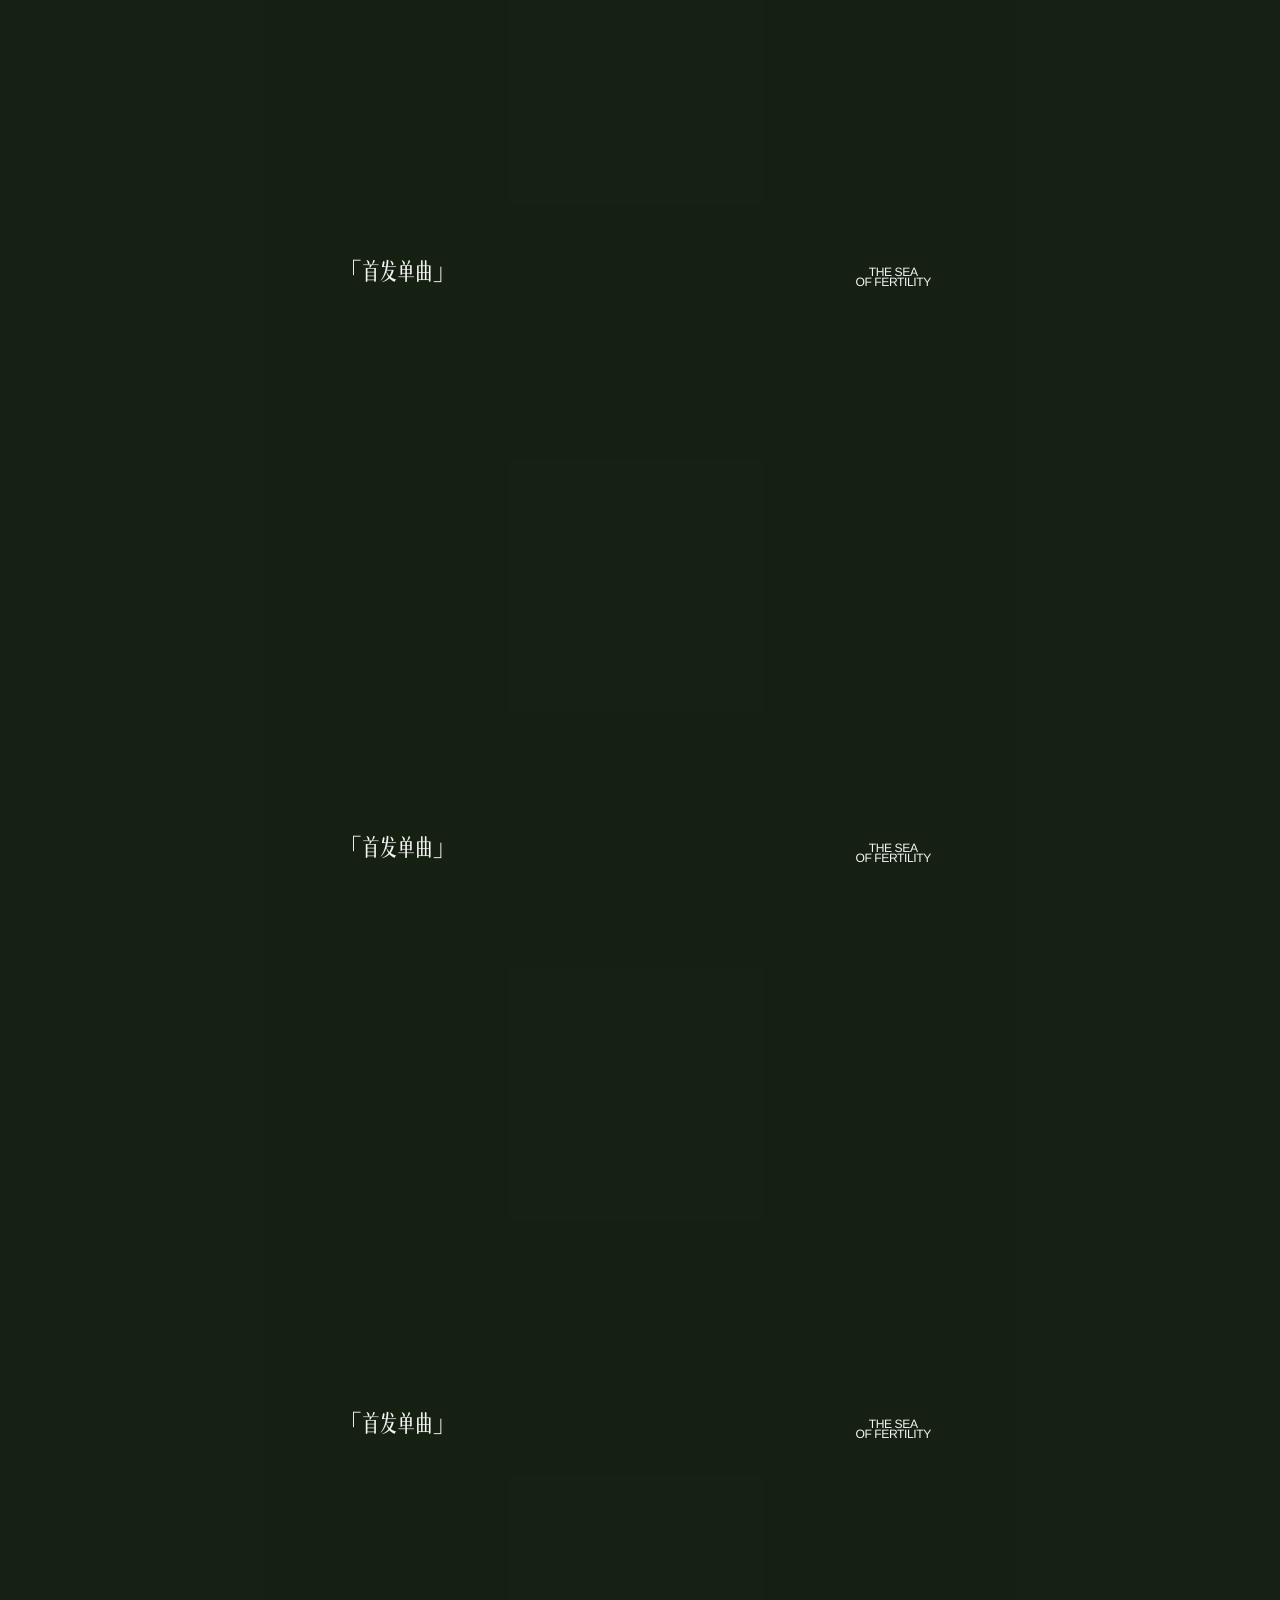
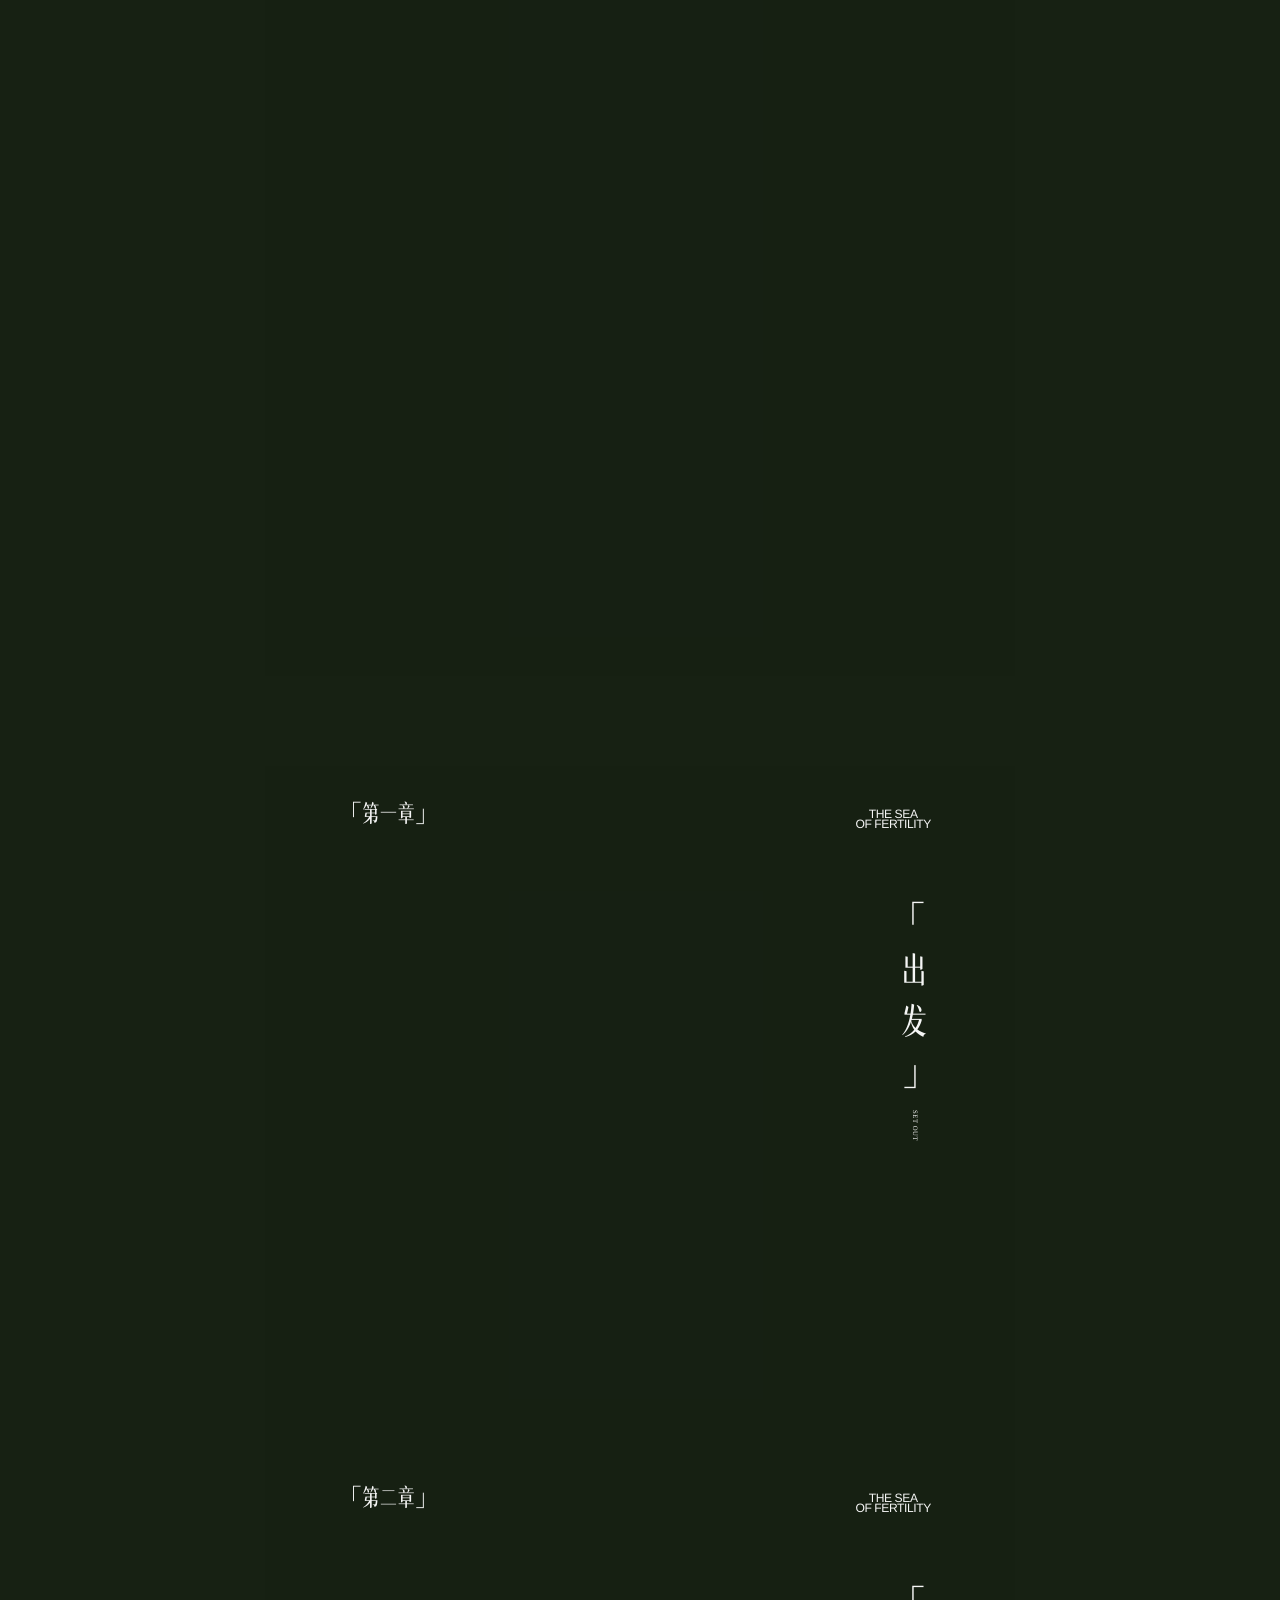
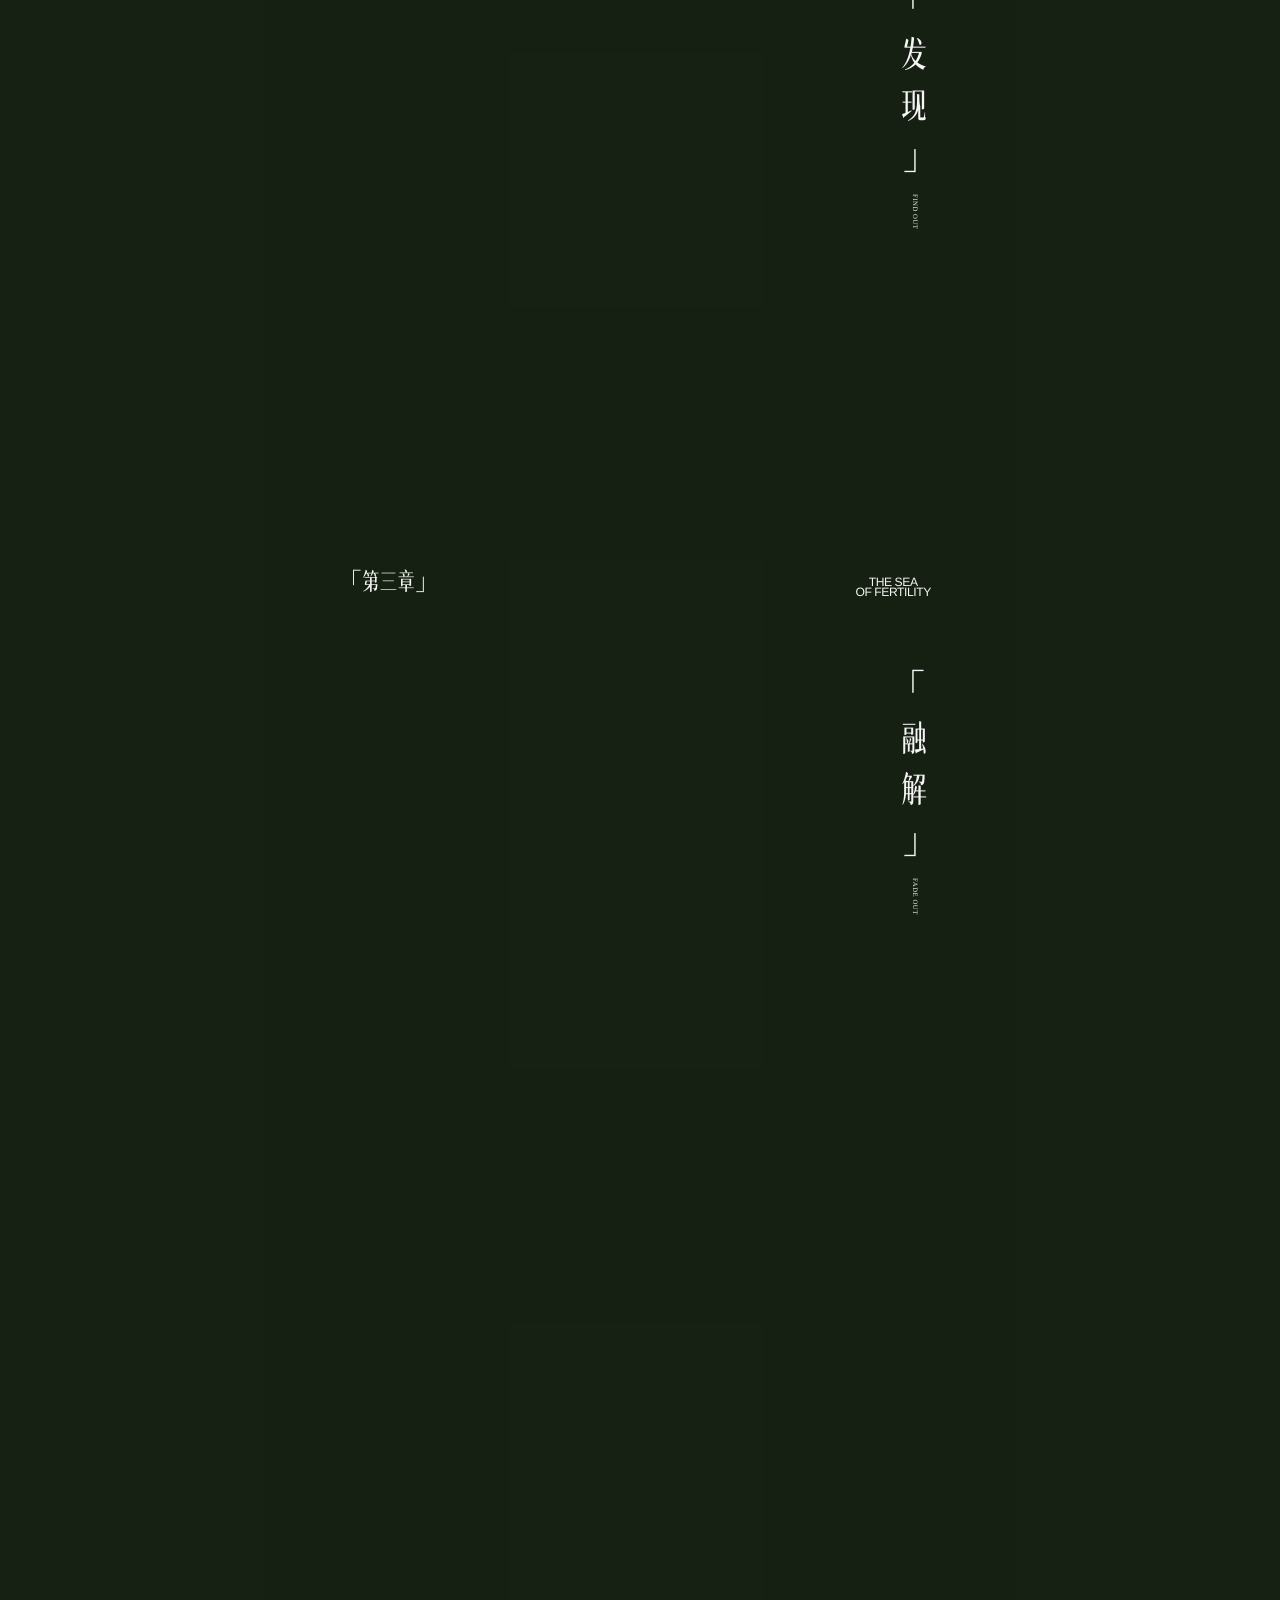
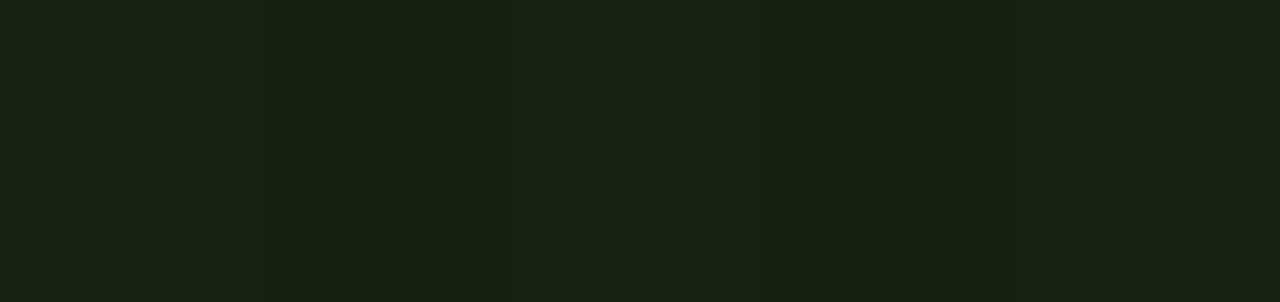
==== commit 4480779a: "perf: preserve 1080p and freeze video layers during WeChat scroll" ====
--- a/index.html
+++ b/index.html
@@ -19,6 +19,7 @@
     body { margin:0; color:var(--ink); background:#172113; font-family:var(--serif); -webkit-font-smoothing:antialiased; text-rendering:geometricPrecision; }
     .film { position:fixed; inset:0; z-index:0; overflow:hidden; background:#24401b; }
     .film video { position:absolute; inset:0; width:100%; height:100%; object-fit:cover; object-position:center; opacity:0; will-change:opacity; }
+    .film-freeze { position:absolute; inset:0; display:none; width:100%; height:100%; object-fit:cover; pointer-events:none; }
     .film .film-grass { opacity:1; }
     .film::after { position:absolute; inset:0; content:""; pointer-events:none; background:transparent; }
     main { position:relative; z-index:1; }
@@ -348,8 +349,8 @@
 </head>
 <body>
   <div class="film" aria-hidden="true">
-    <video class="film-grass" autoplay muted loop playsinline webkit-playsinline x5-playsinline x5-video-player-type="h5-page" preload="metadata" poster="./scene-assets/grass-still.jpg" data-src-mobile="./scene-assets/video-lite/grass-15s-540p.mp4" data-src-desktop="./scene-assets/video-lite/grass-15s-720p.mp4"></video>
-    <video class="film-single" autoplay muted loop playsinline webkit-playsinline x5-playsinline x5-video-player-type="h5-page" preload="none" poster="./scene-assets/building-still.jpg" data-src-mobile="./scene-assets/video-lite/building-15s-540p.mp4" data-src-desktop="./scene-assets/video-lite/building-15s-720p.mp4"></video>
+    <video class="film-grass" autoplay muted loop playsinline webkit-playsinline x5-playsinline x5-video-player-type="h5-page" preload="metadata" poster="./scene-assets/grass-still.jpg" data-src-mobile="./scene-assets/video-lite/grass-15s-1080p-original.mp4" data-src-desktop="./scene-assets/video-lite/grass-15s-1080p-original.mp4"></video>
+    <video class="film-single" autoplay muted loop playsinline webkit-playsinline x5-playsinline x5-video-player-type="h5-page" preload="none" poster="./scene-assets/building-still.jpg" data-src-mobile="./scene-assets/video-lite/building-15s-1080p-original.mp4" data-src-desktop="./scene-assets/video-lite/building-15s-1080p-original.mp4"></video>
   </div>
   <audio class="album-audio" preload="none" loop src="./scene-assets/album-intro.mp3"></audio>
   <audio class="darian-audio" preload="none" loop src="./scene-assets/darian.mp3"></audio>
@@ -517,6 +518,15 @@
 
       const grassVideo=document.querySelector('.film-grass');
       const singleVideo=document.querySelector('.film-single');
+      const film=document.querySelector('.film');
+      const useWeChatFreeze=/MicroMessenger/i.test(navigator.userAgent);
+      const freezeGrass=useWeChatFreeze?document.createElement('canvas'):null;
+      const freezeSingle=useWeChatFreeze?document.createElement('canvas'):null;
+      if(useWeChatFreeze){
+        freezeGrass.className='film-freeze film-freeze-grass';
+        freezeSingle.className='film-freeze film-freeze-single';
+        film.append(freezeGrass,freezeSingle);
+      }
       const chooseVideoSource=video=>{
         const connection=navigator.connection||navigator.mozConnection||navigator.webkitConnection;
         const constrained=connection?.saveData||['slow-2g','2g','3g'].includes(connection?.effectiveType);
@@ -627,8 +637,75 @@
       }).to({}, {duration:1});
       singleVideoTl.to(grassVideo,{autoAlpha:0,duration:1,ease:'none'},0)
         .fromTo(singleVideo,{autoAlpha:0},{autoAlpha:1,duration:1,ease:'none'},0);
+      let weChatFrozen=false;
+      let weChatFreezeTimer=0;
+      let lastFreezeCapture=0;
+      const drawVideoFreeze=(video,canvas,fallback)=>{
+        const width=Math.min(720,Math.max(390,Math.round(innerWidth*1.5)));
+        const height=Math.max(1,Math.round(width*innerHeight/innerWidth));
+        canvas.width=width;
+        canvas.height=height;
+        canvas.style.background=`url("${fallback}") center/cover no-repeat`;
+        if(video.readyState<2||!video.videoWidth||!video.videoHeight)return;
+        const context=canvas.getContext('2d',{alpha:false});
+        const sourceRatio=video.videoWidth/video.videoHeight;
+        const targetRatio=width/height;
+        let sx=0,sy=0,sw=video.videoWidth,sh=video.videoHeight;
+        if(sourceRatio>targetRatio){sw=sh*targetRatio;sx=(video.videoWidth-sw)/2}
+        else{sh=sw/targetRatio;sy=(video.videoHeight-sh)/2}
+        context.drawImage(video,sx,sy,sw,sh,0,0,width,height);
+        canvas.style.background='none';
+      };
+      const refreshWeChatFreezeFrames=()=>{
+        if(!useWeChatFreeze||weChatFrozen)return;
+        const now=performance.now();
+        if(now-lastFreezeCapture<1200)return;
+        lastFreezeCapture=now;
+        drawVideoFreeze(grassVideo,freezeGrass,'./scene-assets/grass-still.jpg');
+        drawVideoFreeze(singleVideo,freezeSingle,'./scene-assets/building-still.jpg');
+      };
+      if(useWeChatFreeze){
+        grassVideo.addEventListener('playing',()=>{lastFreezeCapture=0;refreshWeChatFreezeFrames()});
+        grassVideo.addEventListener('timeupdate',refreshWeChatFreezeFrames);
+        singleVideo.addEventListener('playing',()=>{lastFreezeCapture=0;refreshWeChatFreezeFrames()});
+        singleVideo.addEventListener('timeupdate',refreshWeChatFreezeFrames);
+      }
+      const updateWeChatFreezeBlend=()=>{
+        if(!weChatFrozen)return;
+        const progress=singleVideoTl.progress();
+        freezeGrass.style.opacity=1-progress;
+        freezeSingle.style.opacity=progress;
+      };
+      const beginWeChatFreeze=()=>{
+        if(!useWeChatFreeze)return;
+        clearTimeout(weChatFreezeTimer);
+        if(!weChatFrozen){
+          if(!freezeGrass.width)drawVideoFreeze(grassVideo,freezeGrass,'./scene-assets/grass-still.jpg');
+          if(!freezeSingle.width)drawVideoFreeze(singleVideo,freezeSingle,'./scene-assets/building-still.jpg');
+          freezeGrass.style.display='block';
+          freezeSingle.style.display='block';
+          grassVideo.style.display='none';
+          singleVideo.style.display='none';
+          grassVideo.pause();
+          singleVideo.pause();
+          weChatFrozen=true;
+        }
+        updateWeChatFreezeBlend();
+        weChatFreezeTimer=setTimeout(()=>{
+          weChatFrozen=false;
+          grassVideo.style.display='block';
+          singleVideo.style.display='block';
+          freezeGrass.style.display='none';
+          freezeSingle.style.display='none';
+          syncVideoPlayback();
+        },150);
+      };
       const wantsDarianMedia=()=>scrollY>=singleVideoTl.scrollTrigger.start;
       const syncVideoPlayback=()=>{
+        if(weChatFrozen){
+          updateWeChatFreezeBlend();
+          return;
+        }
         if(document.visibilityState!=='visible'){
           grassVideo.pause();
           if(singleVideoReady)singleVideo.pause();
@@ -660,6 +737,7 @@
         if(mediaSyncFrame)return;
         mediaSyncFrame=requestAnimationFrame(()=>{mediaSyncFrame=0;syncMediaState()});
       };
+      addEventListener('scroll',beginWeChatFreeze,{passive:true});
       addEventListener('scroll',scheduleMediaSync,{passive:true});
       addEventListener('scrollend',()=>{ScrollTrigger.update();syncMediaState()},{passive:true});
       addEventListener('load',ensureGrassVideo,{once:true});
